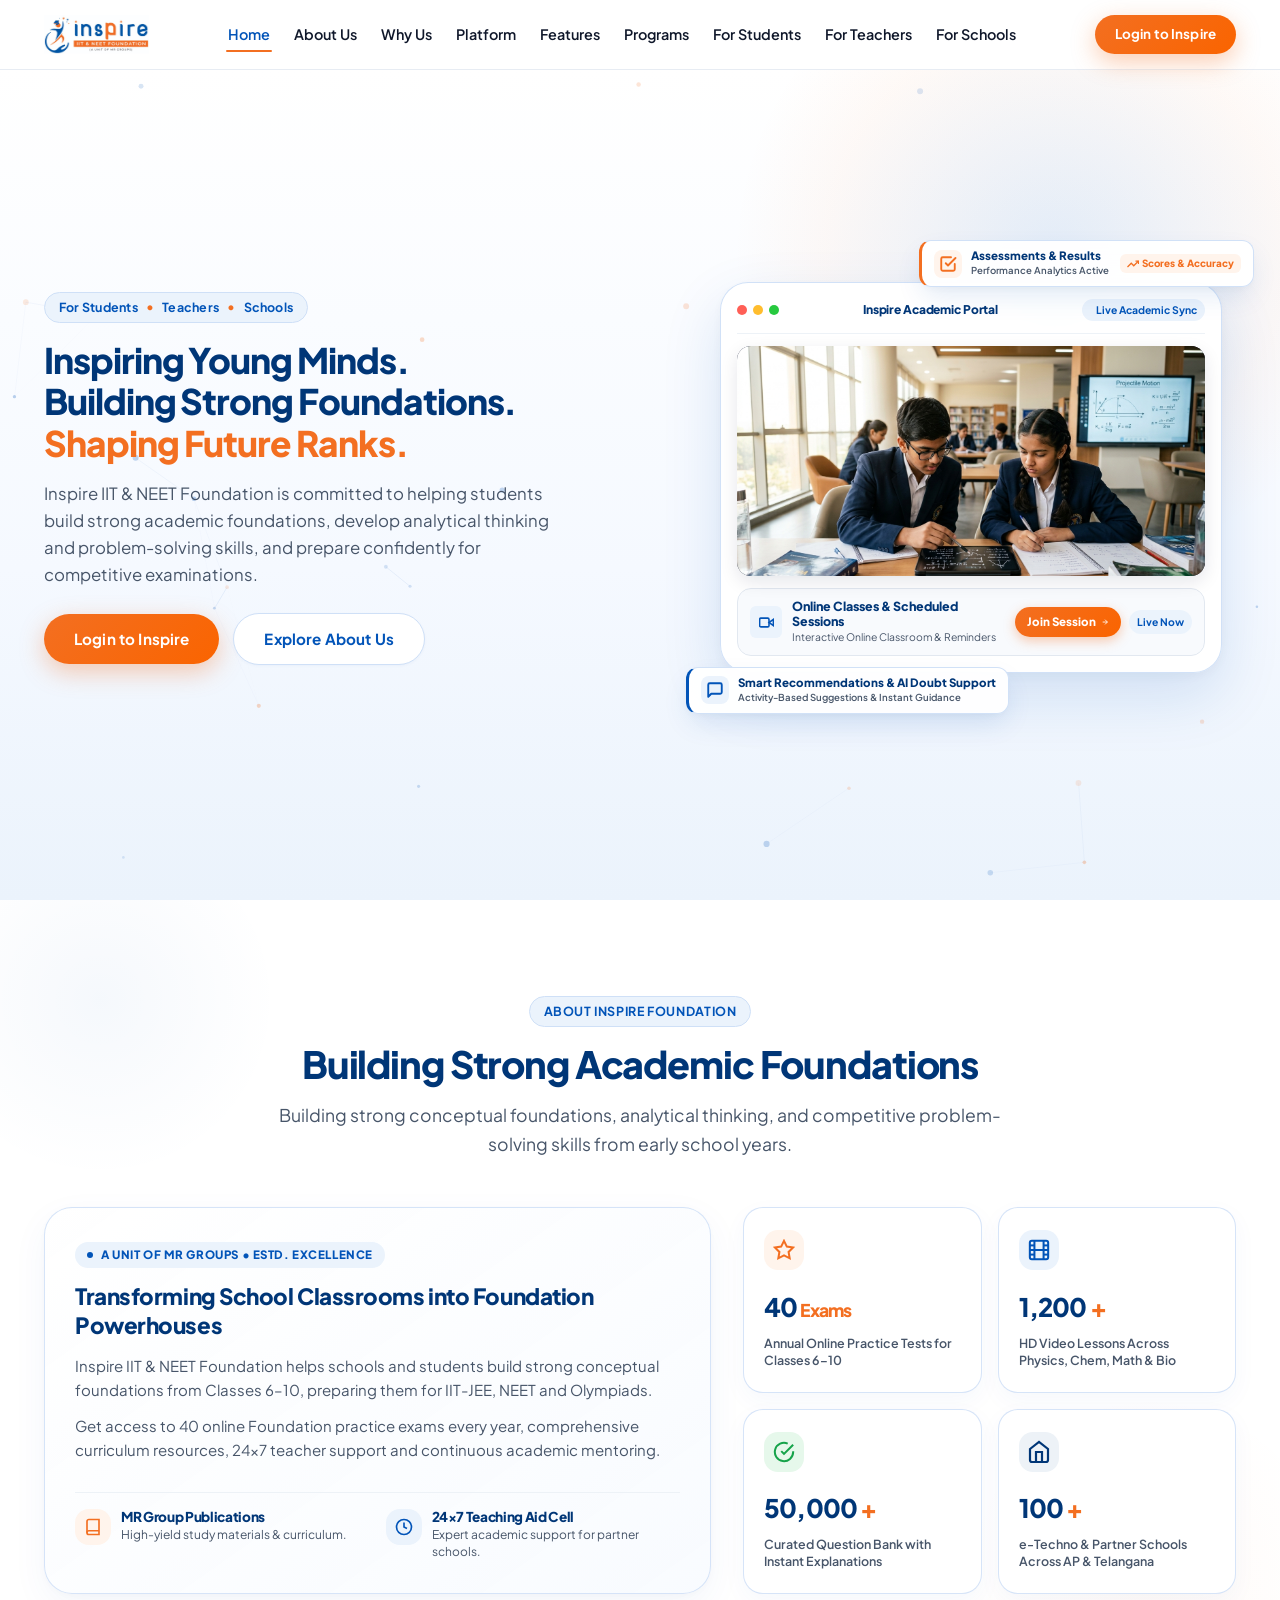
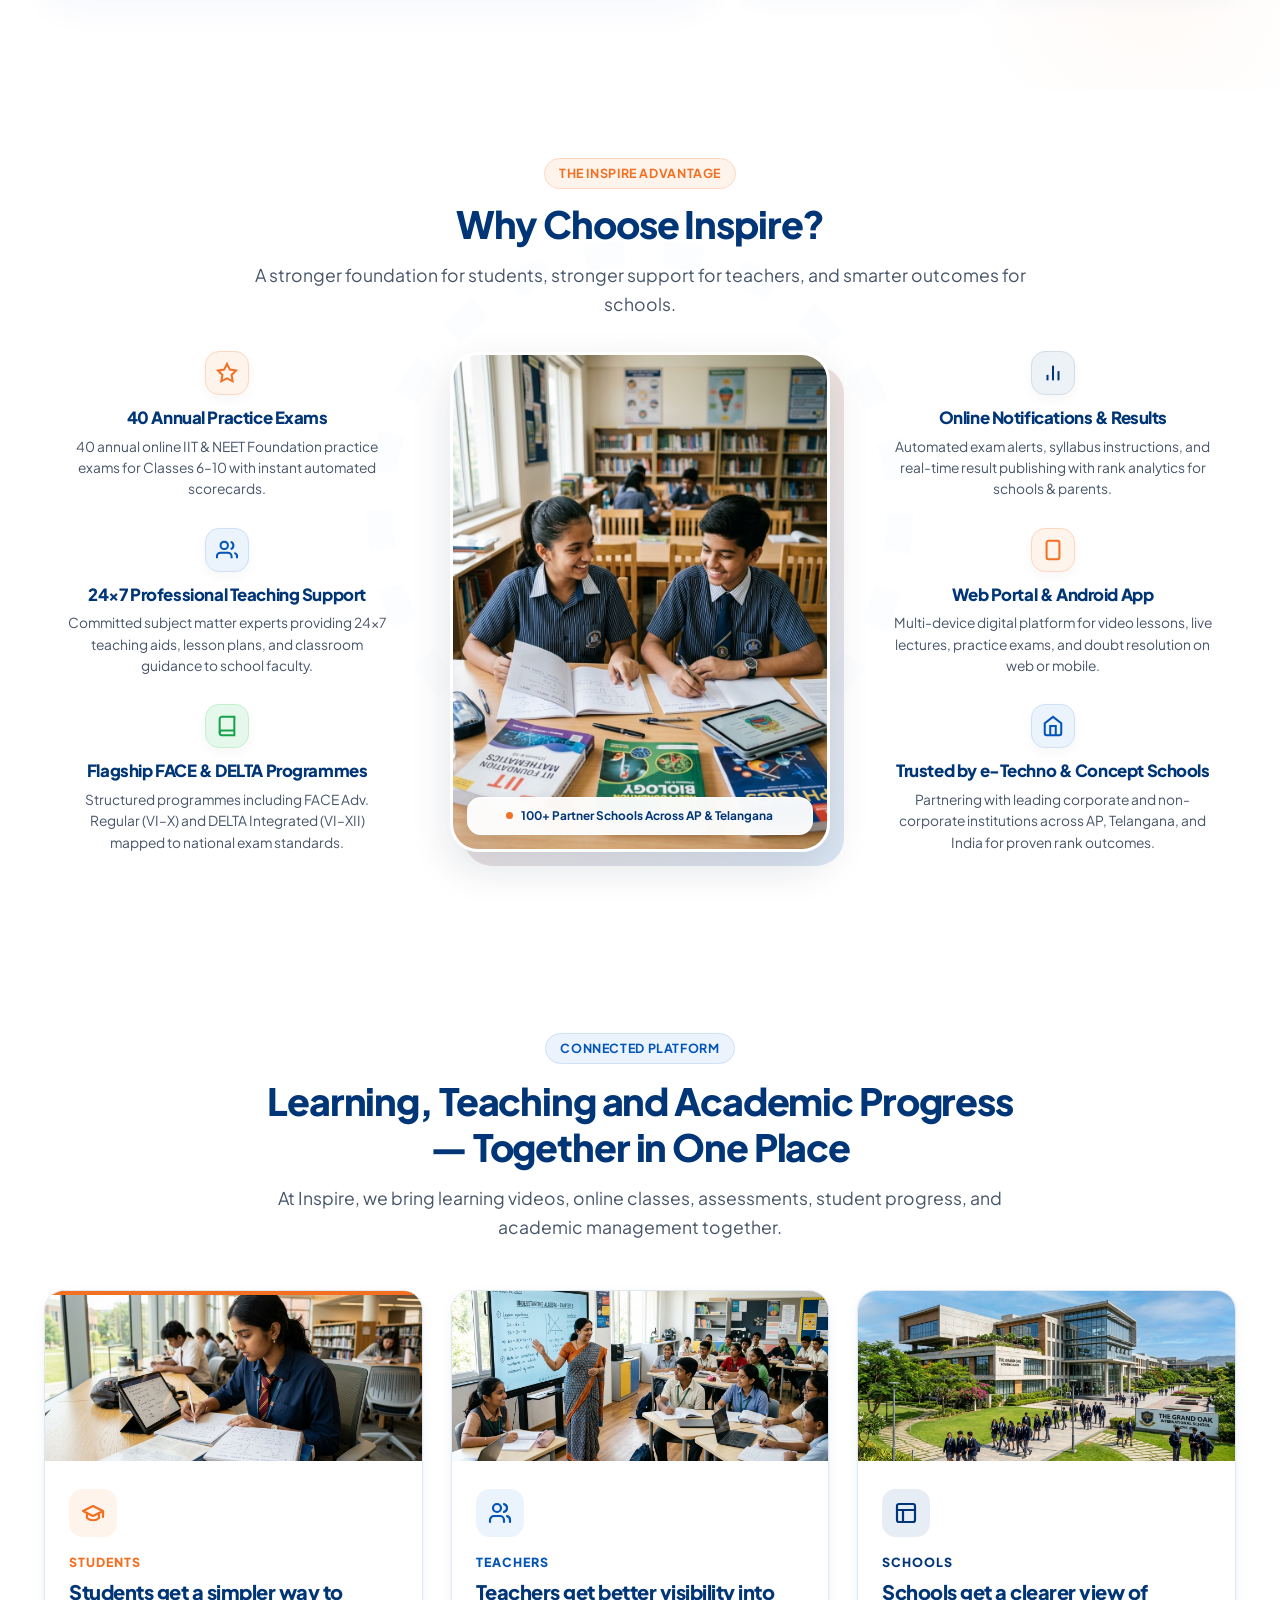
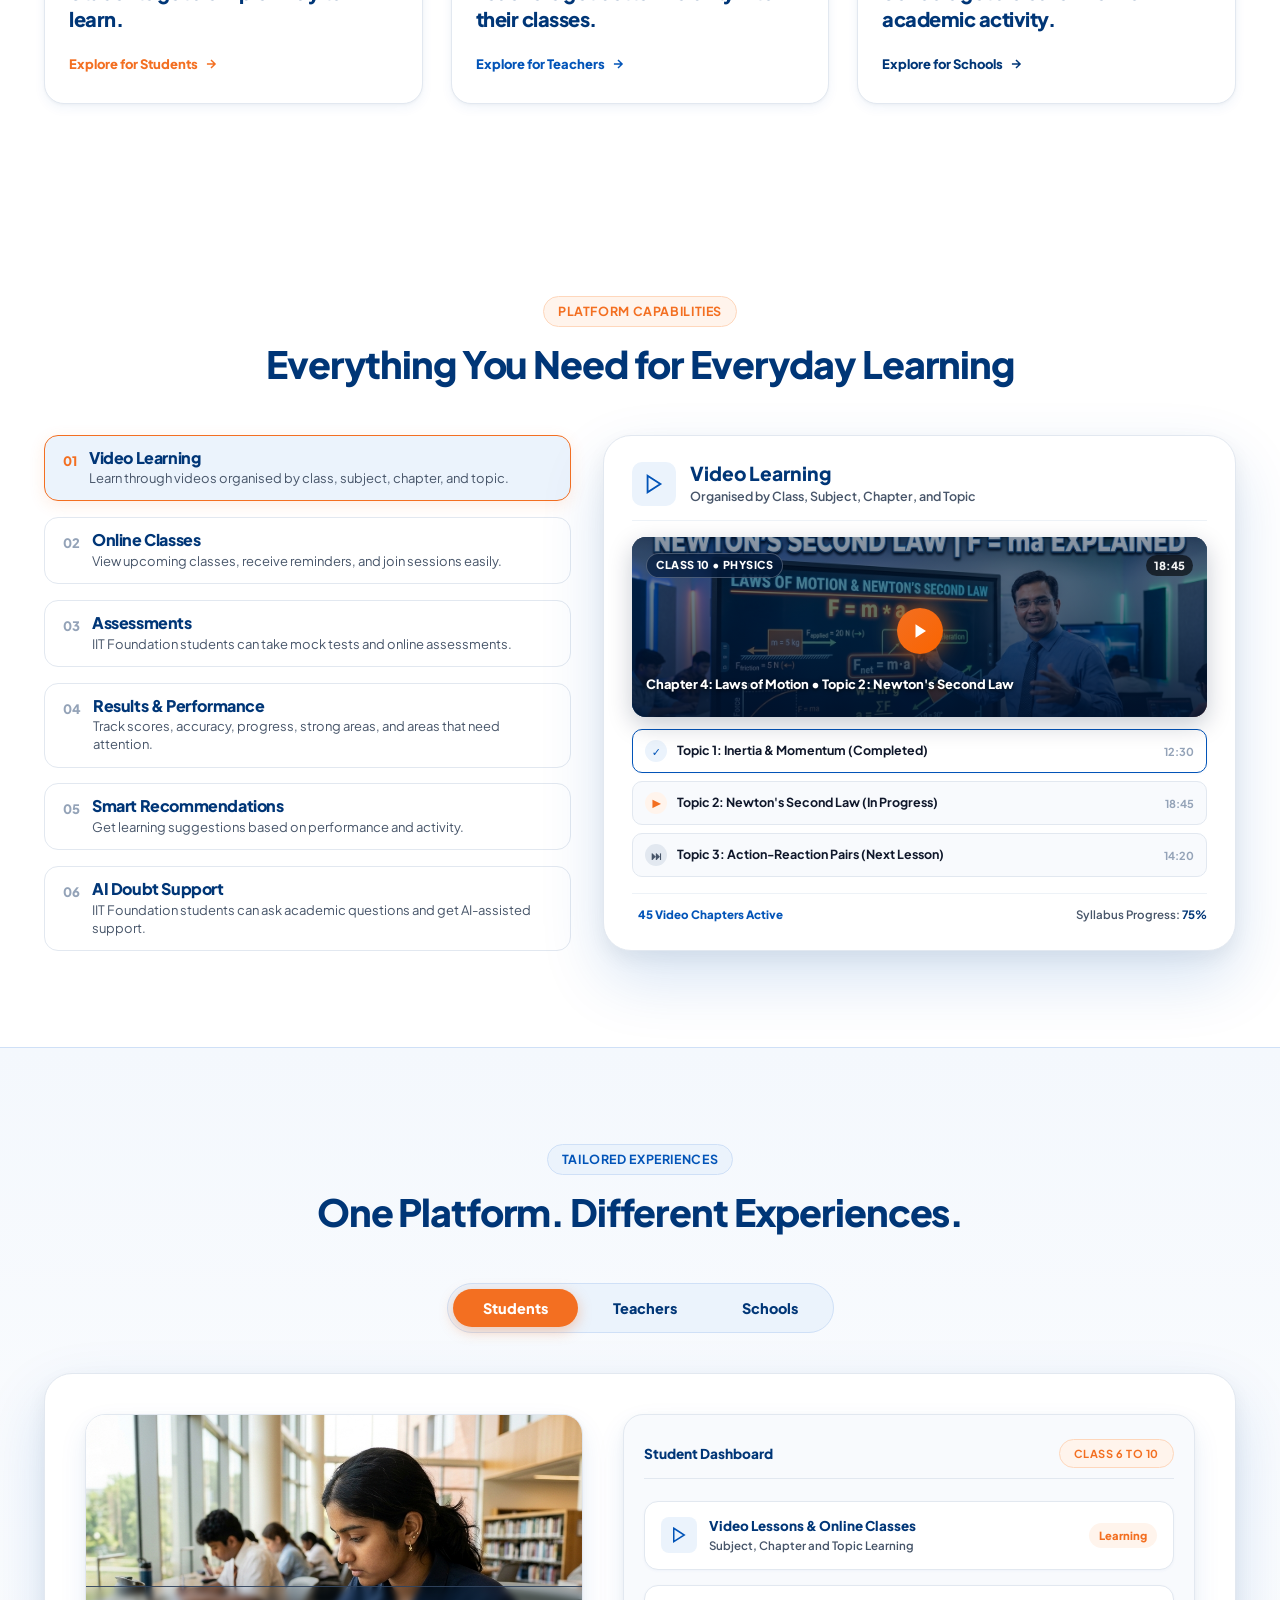
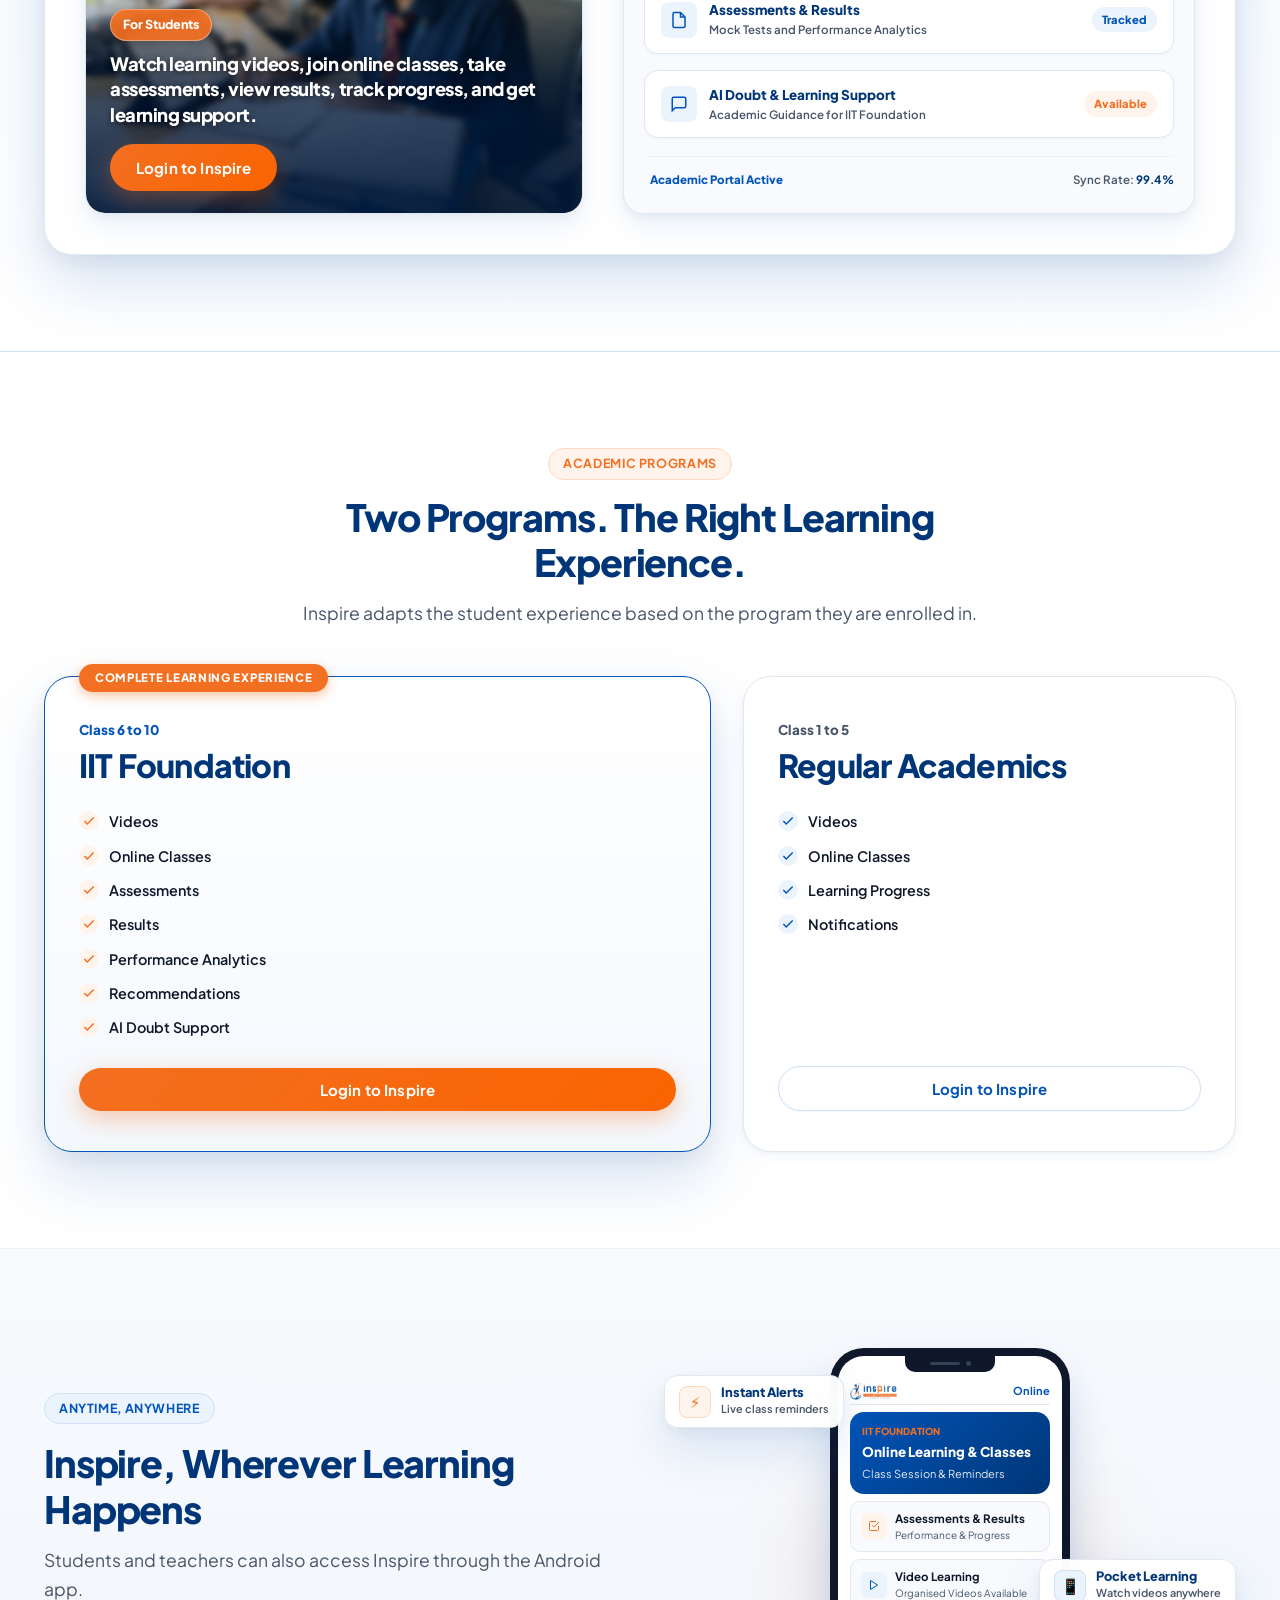
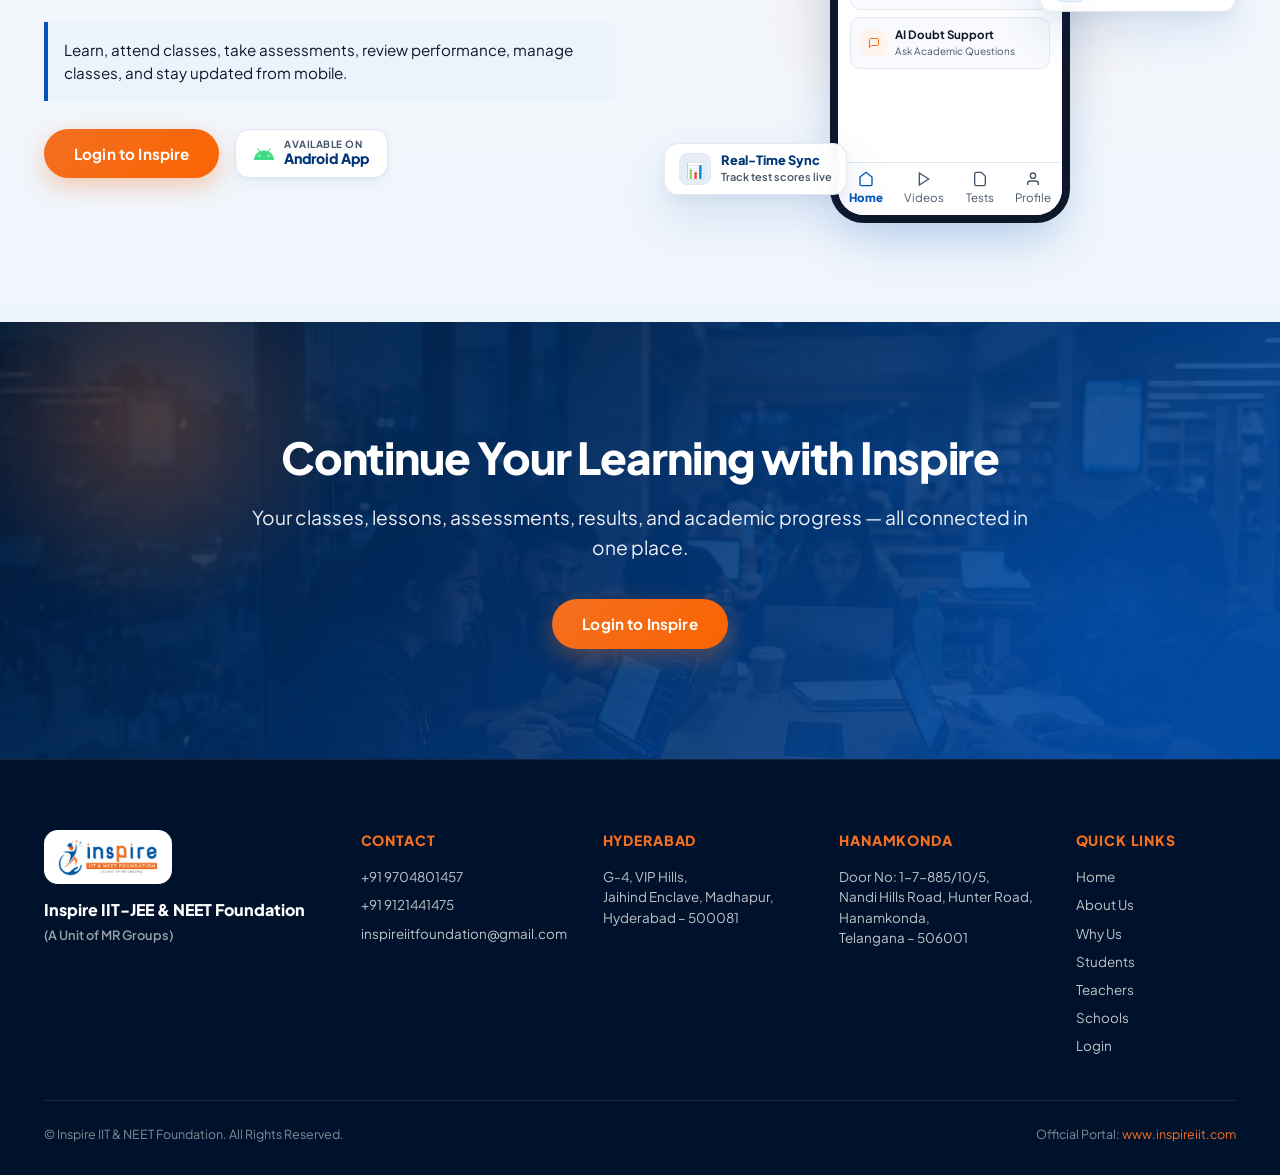
==== index.html @ 9b068609 "Initial commit: Inspire IIT & NEET Foundation Landing Page & Portal" ====
<!DOCTYPE html>
<html lang="en">
<head>
  <meta charset="UTF-8">
  <meta name="viewport" content="width=device-width, initial-scale=1.0">
  <title>Inspire IIT & NEET Foundation — Connected Learning Platform</title>
  <meta name="description" content="From video lessons and online classes to assessments, results, and student performance, Inspire brings the complete academic learning experience into one connected platform.">
  <link rel="icon" type="image/png" href="assets/logo.png">
  <link rel="stylesheet" href="css/styles.css">
</head>
<body>

  <!-- ======================================================================
       NAVBAR
       ====================================================================== -->
  <header class="navbar-wrapper">
    <div class="container navbar">
      <a href="#home" class="brand-logo-link" aria-label="Inspire IIT & NEET Foundation Home">
        <img src="assets/logo.png" alt="Inspire IIT & NEET Foundation Logo" class="brand-logo-img">
      </a>

      <!-- Desktop Navigation Links -->
      <nav class="nav-links" aria-label="Main Navigation">
        <a href="#home" class="nav-link active">Home</a>
        <a href="#about" class="nav-link">About Us</a>
        <a href="#why-us" class="nav-link">Why Us</a>
        <a href="#platform" class="nav-link">Platform</a>
        <a href="#features" class="nav-link">Features</a>
        <a href="#programs" class="nav-link">Programs</a>
        <a href="#for-students" class="nav-link" data-nav-role="students">For Students</a>
        <a href="#for-students" class="nav-link" data-nav-role="teachers">For Teachers</a>
        <a href="#for-students" class="nav-link" data-nav-role="schools">For Schools</a>
      </nav>

      <!-- CTA & Mobile Toggle -->
      <div class="nav-actions">
        <a href="login.html" class="btn btn-primary btn-sm" data-action="login">
          <span class="btn-text-full">Login to Inspire</span>
          <span class="btn-text-short">Login</span>
        </a>
        <button class="hamburger-btn" aria-label="Toggle navigation menu" aria-expanded="false">
          <span></span>
          <span></span>
          <span></span>
        </button>
      </div>
    </div>

    <!-- Mobile Navigation Backdrop & Drawer -->
    <div class="mobile-nav-backdrop"></div>
    <div class="mobile-nav-drawer" aria-label="Mobile Navigation">
      <div class="mobile-nav-links-wrap">
        <a href="#home" class="mobile-nav-link">Home</a>
        <a href="#about" class="mobile-nav-link">About Us</a>
        <a href="#why-us" class="mobile-nav-link">Why Us</a>
        <a href="#platform" class="mobile-nav-link">Platform</a>
        <a href="#features" class="mobile-nav-link">Features</a>
        <a href="#programs" class="mobile-nav-link">Programs</a>
        <a href="#for-students" class="mobile-nav-link" data-nav-role="students">For Students</a>
        <a href="#for-students" class="mobile-nav-link" data-nav-role="teachers">For Teachers</a>
        <a href="#for-students" class="mobile-nav-link" data-nav-role="schools">For Schools</a>
      </div>
      <div class="mobile-nav-drawer-cta">
        <a href="login.html" class="btn btn-primary btn-lg" style="width: 100%; justify-content: center; height: 48px;">Login to Inspire</a>
      </div>
    </div>
  </header>

  <main>
    <!-- ======================================================================
         SECTION 1 — HERO SECTION
         ====================================================================== -->
    <section id="home" class="hero-section">
      <canvas id="hero-network-canvas"></canvas>
      <div class="hero-glow-bg"></div>
      <div class="container">
        <div class="hero-grid">
          
          <!-- Hero Text Content (Strict Locked Copy) -->
          <div class="hero-content">
            <div class="hero-audience-tag">
              <span>For Students</span>
              <span class="dot">•</span>
              <span>Teachers</span>
              <span class="dot">•</span>
              <span>Schools</span>
            </div>

            <h1 class="hero-title">
              <span class="hero-title-line">Inspiring Young Minds.</span>
              <span class="hero-title-line">Building Strong Foundations.</span>
              <span class="hero-title-line accent-orange">Shaping Future Ranks.</span>
            </h1>

            <p class="hero-description">
              Inspire IIT &amp; NEET Foundation is committed to helping students build strong academic foundations, develop analytical thinking and problem-solving skills, and prepare confidently for competitive examinations.
            </p>

            <div class="hero-actions">
              <a href="#login" class="btn btn-primary btn-lg" data-action="login">Login to Inspire</a>
              <a href="#about" class="btn btn-secondary btn-lg">Explore About Us</a>
            </div>
          </div>

          <!-- Hero Visual Composition (Uncluttered 3D Layered Academic Stage) -->
          <div class="hero-stage-wrapper">
            
            <!-- Satellite Card 1: Assessments & Performance (Top Right Floating) -->
            <div class="satellite-card satellite-card-top" data-parallax="18">
              <div class="satellite-icon-box orange">
                <svg width="18" height="18" viewBox="0 0 24 24" fill="none" stroke="currentColor" stroke-width="2.5" stroke-linecap="round" stroke-linejoin="round"><path d="m9 11 3 3L22 4"/><path d="M21 12v7a2 2 0 0 1-2 2H5a2 2 0 0 1-2-2V5a2 2 0 0 1 2-2h11"/></svg>
              </div>
              <div class="satellite-text-group">
                <div class="satellite-title">Assessments & Results</div>
                <div class="satellite-sub">Performance Analytics Active</div>
              </div>
              <div class="satellite-trend-badge">
                <svg width="12" height="12" viewBox="0 0 24 24" fill="none" stroke="currentColor" stroke-width="2.5"><polyline points="23 6 13.5 15.5 8.5 10.5 1 18"/><polyline points="17 6 23 6 23 12"/></svg>
                <span>Scores & Accuracy</span>
              </div>
            </div>

            <!-- Central Main Stage Window -->
            <div class="hero-dashboard-container">
              <div class="stage-window-frame">
                
                <!-- Window Title Bar with Mac-style Dots -->
                <div class="stage-window-header">
                  <div class="window-dots">
                    <span class="dot dot-red"></span>
                    <span class="dot dot-yellow"></span>
                    <span class="dot dot-green"></span>
                  </div>
                  <div class="window-title">Inspire Academic Portal</div>
                  <div class="window-status-pill">
                    <span class="status-dot-pulse"></span>
                    <span>Live Academic Sync</span>
                  </div>
                </div>

                <!-- Academic Learning Environment Showcase View -->
                <div class="stage-player-card">
                  <img src="assets/hero-students.jpg" alt="Inspire IIT &amp; NEET Foundation Academic Learning Environment" class="stage-player-img" loading="eager">
                </div>

                <!-- Online Classes & Scheduled Sessions Control Bar -->
                <div class="stage-bottom-bar">
                  <div class="stage-session-info">
                    <div class="session-icon-circle">
                      <svg width="15" height="15" viewBox="0 0 24 24" fill="none" stroke="currentColor" stroke-width="2.5"><path d="M23 7l-7 5 7 5V7z"/><rect x="1" y="5" width="15" height="14" rx="2" ry="2"/></svg>
                    </div>
                    <div>
                      <div class="session-name">Online Classes & Scheduled Sessions</div>
                      <div class="session-sub">Interactive Online Classroom & Reminders</div>
                    </div>
                  </div>

                  <div class="session-actions">
                    <a href="login.html" class="stage-join-btn" id="hero-join-btn">
                      <span>Join Session</span>
                      <svg width="13" height="13" viewBox="0 0 24 24" fill="none" stroke="currentColor" stroke-width="2.5"><path d="M5 12h14M12 5l7 7-7 7"/></svg>
                    </a>
                    <span id="hero-reminder-status" class="session-reminder-badge">Live Now</span>
                  </div>
                </div>

              </div>
            </div>

            <!-- Satellite Card 2: AI Doubt Support & Smart Recommendations (Bottom Left Floating) -->
            <div class="satellite-card satellite-card-bottom" data-parallax="-18">
              <div class="satellite-icon-box blue" id="hero-doubt-btn">
                <svg width="18" height="18" viewBox="0 0 24 24" fill="none" stroke="currentColor" stroke-width="2.5" stroke-linecap="round" stroke-linejoin="round"><path d="M21 15a2 2 0 0 1-2 2H7l-4 4V5a2 2 0 0 1 2-2h14a2 2 0 0 1 2 2z"/></svg>
              </div>
              <div class="satellite-text-group">
                <div class="satellite-title">Smart Recommendations & AI Doubt Support</div>
                <div class="satellite-sub">Activity-Based Suggestions & Instant Guidance</div>
              </div>
            </div>

          </div>

        </div>
      </div>
    </section>

    <!-- ======================================================================
         SECTION: ABOUT US — EMPOWERING CONCEPTUAL EXCELLENCE
         ====================================================================== -->
    <section id="about" class="section section-about reveal-on-scroll">
      <!-- Subtle Decorative Background Gradients -->
      <div class="about-bg-decor-1"></div>
      <div class="about-bg-decor-2"></div>
      
      <div class="container" style="position: relative; z-index: 2;">
        
        <div class="section-header">
          <div class="badge badge-blue" style="margin-bottom: 14px;">About Inspire Foundation</div>
          <h2 class="section-title">Building Strong Academic Foundations</h2>
          <p class="section-subtitle">
            Building strong conceptual foundations, analytical thinking, and competitive problem-solving skills from early school years.
          </p>
        </div>

        <div class="about-grid">
          
          <!-- Left Column: Primary Content Card -->
          <div class="about-story-col">
            <div class="about-card-narrative">
              <div>
                <div class="about-pillar-tag">
                  <span class="pillar-dot"></span>
                  <span>A Unit of MR Groups • Estd. Excellence</span>
                </div>
                <h3 class="about-heading">Transforming School Classrooms into Foundation Powerhouses</h3>
                <p class="about-paragraph">
                  Inspire IIT &amp; NEET Foundation helps schools and students build strong conceptual foundations from Classes 6–10, preparing them for IIT-JEE, NEET and Olympiads.
                </p>
                <p class="about-paragraph">
                  Get access to 40 online Foundation practice exams every year, comprehensive curriculum resources, 24×7 teacher support and continuous academic mentoring.
                </p>
              </div>

              <div class="about-pillars-row">
                <div class="pillar-mini-item">
                  <div class="pillar-icon-box orange">
                    <svg width="18" height="18" viewBox="0 0 24 24" fill="none" stroke="currentColor" stroke-width="2.2"><path d="M4 19.5A2.5 2.5 0 0 1 6.5 17H20"/><path d="M6.5 2H20v20H6.5A2.5 2.5 0 0 1 4 19.5v-15A2.5 2.5 0 0 1 6.5 2z"/></svg>
                  </div>
                  <div>
                    <h4 class="pillar-title">MR Group Publications</h4>
                    <p class="pillar-sub">High-yield study materials &amp; curriculum.</p>
                  </div>
                </div>

                <div class="pillar-mini-item">
                  <div class="pillar-icon-box blue">
                    <svg width="18" height="18" viewBox="0 0 24 24" fill="none" stroke="currentColor" stroke-width="2.2"><circle cx="12" cy="12" r="10"/><polyline points="12 6 12 12 16 14"/></svg>
                  </div>
                  <div>
                    <h4 class="pillar-title">24×7 Teaching Aid Cell</h4>
                    <p class="pillar-sub">Expert academic support for partner schools.</p>
                  </div>
                </div>
              </div>
            </div>
          </div>

          <!-- Right Column: Four Symmetrical Statistics Cards -->
          <div class="about-stats-col">
            <div class="stats-card-grid">
              
              <!-- Stat Card 1 -->
              <div class="stat-box-modern">
                <div class="stat-icon-wrap orange">
                  <svg width="22" height="22" viewBox="0 0 24 24" fill="none" stroke="currentColor" stroke-width="2.2"><polygon points="12 2 15.09 8.26 22 9.27 17 14.14 18.18 21.02 12 17.77 5.82 21.02 7 14.14 2 9.27 8.91 8.26 12 2"/></svg>
                </div>
                <div class="stat-number-bold"><span class="stat-counter" data-target="40">40</span> <span class="stat-unit">Exams</span></div>
                <div class="stat-label-text">Annual Online Practice Tests for Classes 6–10</div>
              </div>

              <!-- Stat Card 2 -->
              <div class="stat-box-modern">
                <div class="stat-icon-wrap blue">
                  <svg width="22" height="22" viewBox="0 0 24 24" fill="none" stroke="currentColor" stroke-width="2.2"><rect x="2" y="2" width="20" height="20" rx="2.18" ry="2.18"/><line x1="7" y1="2" x2="7" y2="22"/><line x1="17" y1="2" x2="17" y2="22"/><line x1="2" y1="12" x2="22" y2="12"/><line x1="2" y1="7" x2="7" y2="7"/><line x1="2" y1="17" x2="7" y2="17"/><line x1="17" y1="17" x2="22" y2="17"/><line x1="17" y1="7" x2="22" y2="7"/></svg>
                </div>
                <div class="stat-number-bold"><span class="stat-counter" data-target="1200">1,200</span><span class="stat-plus">+</span></div>
                <div class="stat-label-text">HD Video Lessons Across Physics, Chem, Math &amp; Bio</div>
              </div>

              <!-- Stat Card 3 -->
              <div class="stat-box-modern">
                <div class="stat-icon-wrap green">
                  <svg width="22" height="22" viewBox="0 0 24 24" fill="none" stroke="currentColor" stroke-width="2.2"><path d="M22 11.08V12a10 10 0 1 1-5.93-9.14"/><polyline points="22 4 12 14.01 9 11.01"/></svg>
                </div>
                <div class="stat-number-bold"><span class="stat-counter" data-target="50000">50,000</span><span class="stat-plus">+</span></div>
                <div class="stat-label-text">Curated Question Bank with Instant Explanations</div>
              </div>

              <!-- Stat Card 4 -->
              <div class="stat-box-modern">
                <div class="stat-icon-wrap navy">
                  <svg width="24" height="24" viewBox="0 0 24 24" fill="none" stroke="currentColor" stroke-width="2.2"><path d="M3 9l9-7 9 7v11a2 2 0 0 1-2 2H5a2 2 0 0 1-2-2z"/><polyline points="9 22 9 12 15 12 15 22"/></svg>
                </div>
                <div class="stat-number-bold"><span class="stat-counter" data-target="100">100</span><span class="stat-plus">+</span></div>
                <div class="stat-label-text">e-Techno &amp; Partner Schools Across AP &amp; Telangana</div>
              </div>

            </div>
          </div>

        </div>

      </div>
    </section>

    <!-- ======================================================================
         SECTION: WHY CHOOSE INSPIRE? (3-COLUMN CENTER HERO SHOWCASE)
         ====================================================================== -->
    <section id="why-us" class="section section-why-us reveal-on-scroll">
      <!-- Subtle Decorative Background Watermark & Glow -->
      <div class="why-bg-watermark">
        <svg viewBox="0 0 200 200" xmlns="http://www.w3.org/2000/svg" class="why-watermark-svg">
          <circle cx="100" cy="100" r="80" fill="none" stroke="rgba(2, 84, 184, 0.035)" stroke-width="8" stroke-dasharray="12 12"/>
          <circle cx="100" cy="100" r="50" fill="none" stroke="rgba(243, 111, 33, 0.03)" stroke-width="6"/>
          <circle cx="100" cy="100" r="20" fill="none" stroke="rgba(2, 84, 184, 0.025)" stroke-width="4"/>
        </svg>
      </div>

      <div class="container" style="position: relative; z-index: 2;">
        
        <div class="section-header section-header-compact">
          <div class="badge badge-orange" style="margin-bottom: 12px;">The Inspire Advantage</div>
          <h2 class="section-title">Why Choose Inspire?</h2>
          <p class="section-subtitle">
            A stronger foundation for students, stronger support for teachers, and smarter outcomes for schools.
          </p>
        </div>

        <div class="why-center-showcase-grid">
          
          <!-- Left Column (3 Features) -->
          <div class="why-side-col why-left-col">
            
            <!-- Feature 1 -->
            <div class="why-feature-item">
              <div class="why-feature-icon-wrap orange">
                <svg width="22" height="22" viewBox="0 0 24 24" fill="none" stroke="currentColor" stroke-width="2.2"><polygon points="12 2 15.09 8.26 22 9.27 17 14.14 18.18 21.02 12 17.77 5.82 21.02 7 14.14 2 9.27 8.91 8.26 12 2"/></svg>
              </div>
              <h3 class="why-feature-title">40 Annual Practice Exams</h3>
              <p class="why-feature-desc">
                40 annual online IIT &amp; NEET Foundation practice exams for Classes 6–10 with instant automated scorecards.
              </p>
            </div>

            <!-- Feature 2 -->
            <div class="why-feature-item">
              <div class="why-feature-icon-wrap blue">
                <svg width="22" height="22" viewBox="0 0 24 24" fill="none" stroke="currentColor" stroke-width="2.2"><path d="M17 21v-2a4 4 0 0 0-4-4H5a4 4 0 0 0-4 4v2"/><circle cx="9" cy="7" r="4"/><path d="M23 21v-2a4 4 0 0 0-3-3.87"/><path d="M16 3.13a4 4 0 0 1 0 7.75"/></svg>
              </div>
              <h3 class="why-feature-title">24×7 Professional Teaching Support</h3>
              <p class="why-feature-desc">
                Committed subject matter experts providing 24×7 teaching aids, lesson plans, and classroom guidance to school faculty.
              </p>
            </div>

            <!-- Feature 3 -->
            <div class="why-feature-item">
              <div class="why-feature-icon-wrap green">
                <svg width="22" height="22" viewBox="0 0 24 24" fill="none" stroke="currentColor" stroke-width="2.2"><path d="M4 19.5A2.5 2.5 0 0 1 6.5 17H20"/><path d="M6.5 2H20v20H6.5A2.5 2.5 0 0 1 4 19.5v-15A2.5 2.5 0 0 1 6.5 2z"/></svg>
              </div>
              <h3 class="why-feature-title">Flagship FACE &amp; DELTA Programmes</h3>
              <p class="why-feature-desc">
                Structured programmes including FACE Adv. Regular (VI–X) and DELTA Integrated (VI–XII) mapped to national exam standards.
              </p>
            </div>

          </div>

          <!-- Center Column (Hero Image with Offset Backdrop Frame) -->
          <div class="why-center-col">
            <div class="why-center-image-frame">
              <div class="why-image-backdrop-card"></div>
              <div class="why-center-image-container">
                <img src="assets/why-inspire-students.jpg" alt="Indian students studying IIT-JEE and NEET foundation physics and digital tablet in classroom library" class="why-center-img" loading="lazy">
                <div class="why-image-bottom-badge">
                  <span class="badge-dot"></span>
                  <span>100+ Partner Schools Across AP &amp; Telangana</span>
                </div>
              </div>
            </div>
          </div>

          <!-- Right Column (3 Features) -->
          <div class="why-side-col why-right-col">

            <!-- Feature 4 -->
            <div class="why-feature-item">
              <div class="why-feature-icon-wrap navy">
                <svg width="22" height="22" viewBox="0 0 24 24" fill="none" stroke="currentColor" stroke-width="2.2"><line x1="18" y1="20" x2="18" y2="10"/><line x1="12" y1="20" x2="12" y2="4"/><line x1="6" y1="20" x2="6" y2="14"/></svg>
              </div>
              <h3 class="why-feature-title">Online Notifications &amp; Results</h3>
              <p class="why-feature-desc">
                Automated exam alerts, syllabus instructions, and real-time result publishing with rank analytics for schools &amp; parents.
              </p>
            </div>

            <!-- Feature 5 -->
            <div class="why-feature-item">
              <div class="why-feature-icon-wrap orange">
                <svg width="22" height="22" viewBox="0 0 24 24" fill="none" stroke="currentColor" stroke-width="2.2"><rect x="5" y="2" width="14" height="20" rx="2" ry="2"/><line x1="12" y1="18" x2="12.01" y2="18"/></svg>
              </div>
              <h3 class="why-feature-title">Web Portal &amp; Android App</h3>
              <p class="why-feature-desc">
                Multi-device digital platform for video lessons, live lectures, practice exams, and doubt resolution on web or mobile.
              </p>
            </div>

            <!-- Feature 6 -->
            <div class="why-feature-item">
              <div class="why-feature-icon-wrap blue">
                <svg width="22" height="22" viewBox="0 0 24 24" fill="none" stroke="currentColor" stroke-width="2.2"><path d="M3 9l9-7 9 7v11a2 2 0 0 1-2 2H5a2 2 0 0 1-2-2z"/><polyline points="9 22 9 12 15 12 15 22"/></svg>
              </div>
              <h3 class="why-feature-title">Trusted by e-Techno &amp; Concept Schools</h3>
              <p class="why-feature-desc">
                Partnering with leading corporate and non-corporate institutions across AP, Telangana, and India for proven rank outcomes.
              </p>
            </div>

          </div>

        </div>

      </div>
    </section>

    <!-- ======================================================================
         SECTION 2 — WHAT IS INSPIRE? (RICH CARD VISUALS)
         ====================================================================== -->
    <section id="platform" class="section reveal-on-scroll">
      <div class="container">
        
        <div class="section-header">
          <div class="badge badge-blue" style="margin-bottom: 14px;">Connected Platform</div>
          <h2 class="section-title">Learning, Teaching and Academic Progress — Together in One Place</h2>
          <p class="section-subtitle">
            At Inspire, we bring learning videos, online classes, assessments, student progress, and academic management together.
          </p>
        </div>

        <div class="what-is-inspire-grid">
          
          <!-- Students Card with Image -->
          <div class="what-card card-role-students">
            <div class="what-card-img-box">
              <img src="assets/card-students.jpg" alt="Student studying with digital notes" class="what-card-img" loading="lazy">
            </div>
            <div class="what-card-content">
              <div class="what-icon-wrapper orange">
                <svg width="24" height="24" viewBox="0 0 24 24" fill="none" stroke="currentColor" stroke-width="2.2" stroke-linecap="round" stroke-linejoin="round"><path d="M22 10v6M2 10l10-5 10 5-10 5z"/><path d="M6 12v5c3 3 9 3 12 0v-5"/></svg>
              </div>
              <span class="what-card-role">Students</span>
              <h3 class="what-card-title">Students get a simpler way to learn.</h3>
              <a href="#for-students" class="what-card-action-link text-orange" data-role-target="students">
                <span>Explore for Students</span>
                <svg width="14" height="14" viewBox="0 0 24 24" fill="none" stroke="currentColor" stroke-width="2.5"><path d="M5 12h14M12 5l7 7-7 7"/></svg>
              </a>
            </div>
          </div>

          <!-- Teachers Card with Image -->
          <div class="what-card card-role-teachers">
            <div class="what-card-img-box">
              <img src="assets/card-teachers.jpg" alt="Teacher instructing in smart classroom" class="what-card-img" loading="lazy">
            </div>
            <div class="what-card-content">
              <div class="what-icon-wrapper blue">
                <svg width="24" height="24" viewBox="0 0 24 24" fill="none" stroke="currentColor" stroke-width="2.2" stroke-linecap="round" stroke-linejoin="round"><path d="M16 21v-2a4 4 0 0 0-4-4H6a4 4 0 0 0-4 4v2"/><circle cx="9" cy="7" r="4"/><path d="M22 21v-2a4 4 0 0 0-3-3.87"/><path d="M16 3.13a4 4 0 0 1 0 7.75"/></svg>
              </div>
              <span class="what-card-role" style="color: var(--color-primary);">Teachers</span>
              <h3 class="what-card-title">Teachers get better visibility into their classes.</h3>
              <a href="#for-teachers" class="what-card-action-link text-blue" data-role-target="teachers">
                <span>Explore for Teachers</span>
                <svg width="14" height="14" viewBox="0 0 24 24" fill="none" stroke="currentColor" stroke-width="2.5"><path d="M5 12h14M12 5l7 7-7 7"/></svg>
              </a>
            </div>
          </div>

          <!-- Schools Card with Image -->
          <div class="what-card card-role-schools">
            <div class="what-card-img-box">
              <img src="assets/card-schools.jpg" alt="Modern educational school campus" class="what-card-img" loading="lazy">
            </div>
            <div class="what-card-content">
              <div class="what-icon-wrapper navy">
                <svg width="24" height="24" viewBox="0 0 24 24" fill="none" stroke="currentColor" stroke-width="2.2" stroke-linecap="round" stroke-linejoin="round"><rect x="3" y="3" width="18" height="18" rx="2"/><path d="M3 9h18"/><path d="M9 21V9"/></svg>
              </div>
              <span class="what-card-role" style="color: var(--color-primary-dark);">Schools</span>
              <h3 class="what-card-title">Schools get a clearer view of academic activity.</h3>
              <a href="#for-schools" class="what-card-action-link text-dark-blue" data-role-target="schools">
                <span>Explore for Schools</span>
                <svg width="14" height="14" viewBox="0 0 24 24" fill="none" stroke="currentColor" stroke-width="2.5"><path d="M5 12h14M12 5l7 7-7 7"/></svg>
              </a>
            </div>
          </div>

        </div>

      </div>
    </section>

    <!-- ======================================================================
         SECTION 3 — WHAT YOU CAN DO ON INSPIRE (INTERACTIVE SHOWCASE)
         ====================================================================== -->
    <section id="features" class="section reveal-on-scroll">
      <div class="container">
        
        <div class="section-header">
          <div class="badge badge-orange" style="margin-bottom: 14px;">Platform Capabilities</div>
          <h2 class="section-title">Everything You Need for Everyday Learning</h2>
        </div>

        <div class="feature-showcase-layout">
          
          <!-- Left: Vertical Feature Selector -->
          <div class="feature-nav-list">
            
            <div class="feature-nav-item active" data-feature="video">
              <span class="feature-item-num">01</span>
              <div>
                <h3 class="feature-item-title">Video Learning</h3>
                <p class="feature-item-desc">Learn through videos organised by class, subject, chapter, and topic.</p>
              </div>
            </div>

            <div class="feature-nav-item" data-feature="classes">
              <span class="feature-item-num">02</span>
              <div>
                <h3 class="feature-item-title">Online Classes</h3>
                <p class="feature-item-desc">View upcoming classes, receive reminders, and join sessions easily.</p>
              </div>
            </div>

            <div class="feature-nav-item" data-feature="assessments">
              <span class="feature-item-num">03</span>
              <div>
                <h3 class="feature-item-title">Assessments</h3>
                <p class="feature-item-desc">IIT Foundation students can take mock tests and online assessments.</p>
              </div>
            </div>

            <div class="feature-nav-item" data-feature="results">
              <span class="feature-item-num">04</span>
              <div>
                <h3 class="feature-item-title">Results & Performance</h3>
                <p class="feature-item-desc">Track scores, accuracy, progress, strong areas, and areas that need attention.</p>
              </div>
            </div>

            <div class="feature-nav-item" data-feature="recommendations">
              <span class="feature-item-num">05</span>
              <div>
                <h3 class="feature-item-title">Smart Recommendations</h3>
                <p class="feature-item-desc">Get learning suggestions based on performance and activity.</p>
              </div>
            </div>

            <div class="feature-nav-item" data-feature="aidoubt">
              <span class="feature-item-num">06</span>
              <div>
                <h3 class="feature-item-title">AI Doubt Support</h3>
                <p class="feature-item-desc">IIT Foundation students can ask academic questions and get AI-assisted support.</p>
              </div>
            </div>

          </div>

          <!-- Right: Morphing Product Visualization Screen -->
          <div class="feature-display-screen">
            
            <!-- View 1: Video Learning -->
            <div class="feature-panel-view active" id="feature-view-video">
              <div class="feature-mock-header">
                <div class="feature-mock-icon">
                  <svg width="22" height="22" viewBox="0 0 24 24" fill="none" stroke="currentColor" stroke-width="2"><polygon points="5 3 19 12 5 21 5 3"/></svg>
                </div>
                <div>
                  <div class="feature-mock-title">Video Learning</div>
                  <div class="feature-mock-subtitle">Organised by Class, Subject, Chapter, and Topic</div>
                </div>
              </div>

              <div class="feature-mock-body">
                <!-- Video Player Card with Topic Image & Login Navigation -->
                <div class="mock-video-player" id="feature-video-player" onclick="window.location.href='login.html'">
                  <div class="mock-video-bg-img" style="background-image: url('assets/physics-video-thumbnail.jpg');"></div>
                  <div class="mock-video-overlay"></div>
                  <div class="mock-video-meta">
                    <span class="mock-badge-tag">Class 10 • Physics</span>
                    <span class="mock-video-time">18:45</span>
                  </div>
                  <div class="mock-video-play-center">
                    <a href="login.html" class="mock-play-btn" id="feature-video-play-btn" title="Login to Watch Lesson">
                      <svg width="18" height="18" viewBox="0 0 24 24" fill="currentColor"><polygon points="6 3 20 12 6 21 6 3"/></svg>
                    </a>
                  </div>
                  <div class="mock-video-bottom">
                    <div class="mock-lesson-title">Chapter 4: Laws of Motion • Topic 2: Newton's Second Law</div>
                    <div class="mock-progress-bar"><div class="mock-progress-fill" style="width: 75%;"></div></div>
                  </div>
                </div>

                <!-- Structured Playlist -->
                <div class="mock-playlist-stack">
                  <div class="mock-playlist-item active">
                    <div class="mock-play-dot done">✓</div>
                    <div class="mock-item-text">Topic 1: Inertia & Momentum (Completed)</div>
                    <span class="mock-time-pill">12:30</span>
                  </div>
                  <div class="mock-playlist-item">
                    <div class="mock-play-dot active">▶</div>
                    <div class="mock-item-text">Topic 2: Newton's Second Law (In Progress)</div>
                    <span class="mock-time-pill">18:45</span>
                  </div>
                  <div class="mock-playlist-item">
                    <div class="mock-play-dot">⏭</div>
                    <div class="mock-item-text">Topic 3: Action-Reaction Pairs (Next Lesson)</div>
                    <span class="mock-time-pill">14:20</span>
                  </div>
                </div>

                <div class="mock-panel-footer">
                  <div class="mock-footer-pill"><span class="status-dot-pulse"></span> 45 Video Chapters Active</div>
                  <div class="mock-footer-stat">Syllabus Progress: <strong>75%</strong></div>
                </div>
              </div>
            </div>

            <!-- View 2: Online Classes -->
            <div class="feature-panel-view" id="feature-view-classes">
              <div class="feature-mock-header">
                <div class="feature-mock-icon">
                  <svg width="22" height="22" viewBox="0 0 24 24" fill="none" stroke="currentColor" stroke-width="2"><path d="M23 7l-7 5 7 5V7z"/><rect x="1" y="5" width="15" height="14" rx="2" ry="2"/></svg>
                </div>
                <div>
                  <div class="feature-mock-title">Online Classes</div>
                  <div class="feature-mock-subtitle">Upcoming classes, reminders, and easy joining</div>
                </div>
              </div>

              <div class="feature-mock-body">
                <div class="mock-class-card">
                  <div class="mock-class-top">
                    <span class="mock-live-pulse-badge"><span class="status-dot-pulse"></span> SCHEDULED TODAY</span>
                    <span class="mock-time-tag">11:30 AM – 12:45 PM</span>
                  </div>
                  <div class="mock-class-heading">IIT Foundation Physics — Kinematics & Mechanics</div>
                  <div class="mock-faculty-info">
                    <div class="avatar-circle" style="width: 28px; height: 28px; font-size: 0.7rem;">IN</div>
                    <span>Senior Faculty • Inspire IIT Foundation</span>
                  </div>
                  <div class="mock-class-actions">
                    <button class="btn btn-primary btn-sm" style="flex: 1;" data-action="login">Join Live Class</button>
                    <button class="btn btn-secondary btn-sm" style="flex: 1;">Set Reminder</button>
                  </div>
                </div>

                <div class="mock-playlist-item" style="margin-top: 6px;">
                  <div class="mock-play-dot">📅</div>
                  <div class="mock-item-text">Tomorrow, 10:00 AM • Chemistry: Chemical Bonding</div>
                  <span class="badge badge-blue" style="font-size: 0.65rem;">Reminder On</span>
                </div>

                <div class="mock-panel-footer">
                  <div class="mock-footer-pill"><span class="status-dot-pulse"></span> Live Interactive Classroom</div>
                  <div class="mock-footer-stat">Next Class: <strong>11:30 AM</strong></div>
                </div>
              </div>
            </div>

            <!-- View 3: Assessments -->
            <div class="feature-panel-view" id="feature-view-assessments">
              <div class="feature-mock-header">
                <div class="feature-mock-icon">
                  <svg width="22" height="22" viewBox="0 0 24 24" fill="none" stroke="currentColor" stroke-width="2"><path d="M14 2H6a2 2 0 0 0-2 2v16a2 2 0 0 0 2 2h12a2 2 0 0 0 2-2V8z"/><polyline points="14 2 14 8 20 8"/></svg>
                </div>
                <div>
                  <div class="feature-mock-title">Assessments</div>
                  <div class="feature-mock-subtitle">IIT Foundation mock tests & online assessments</div>
                </div>
              </div>

              <div class="feature-mock-body">
                <div class="mock-assessment-card">
                  <div class="mock-assessment-top">
                    <span style="font-size: 0.78rem; font-weight: 800; color: var(--color-primary-dark);">IIT Foundation Mock Test 04</span>
                    <span class="mock-timer-pill">⏱️ 58:20 Left</span>
                  </div>

                  <!-- Question Progress Chips -->
                  <div class="mock-question-pills">
                    <span class="q-pill done">1</span>
                    <span class="q-pill done">2</span>
                    <span class="q-pill current">3</span>
                    <span class="q-pill">4</span>
                    <span class="q-pill">5</span>
                    <span class="q-pill">6</span>
                    <span class="q-pill">7</span>
                    <span class="q-pill">8</span>
                  </div>

                  <!-- Question Content -->
                  <div class="mock-q-box">
                    <div class="mock-q-title">Q3. What is the acceleration of a 5 kg mass under a net horizontal force of 20 N?</div>
                    <div class="mock-options-grid">
                      <div class="mock-option-row"><span>A) 2 m/s²</span></div>
                      <div class="mock-option-row selected"><span>B) 4 m/s² (Selected)</span> <span style="color: var(--color-orange);">✓</span></div>
                      <div class="mock-option-row"><span>C) 5 m/s²</span></div>
                      <div class="mock-option-row"><span>D) 10 m/s²</span></div>
                    </div>
                  </div>
                </div>

                <div class="mock-panel-footer">
                  <div class="mock-footer-pill"><span class="status-dot-pulse"></span> Mock Test 04 in Progress</div>
                  <div class="mock-footer-stat">Attempted: <strong>3/8 Questions</strong></div>
                </div>
              </div>
            </div>

            <!-- View 4: Results & Performance -->
            <div class="feature-panel-view" id="feature-view-results">
              <div class="feature-mock-header">
                <div class="feature-mock-icon">
                  <svg width="22" height="22" viewBox="0 0 24 24" fill="none" stroke="currentColor" stroke-width="2"><line x1="18" y1="20" x2="18" y2="10"/><line x1="12" y1="20" x2="12" y2="4"/><line x1="6" y1="20" x2="6" y2="14"/></svg>
                </div>
                <div>
                  <div class="feature-mock-title">Results & Performance</div>
                  <div class="feature-mock-subtitle">Scores, accuracy, progress, strong areas & focus areas</div>
                </div>
              </div>

              <div class="feature-mock-body">
                <div class="mock-analytics-card">
                  <!-- Top Metrics -->
                  <div class="mock-stat-metrics-grid">
                    <div class="mock-stat-box">
                      <div class="mock-stat-val">92%</div>
                      <div class="mock-stat-lbl">Overall Score</div>
                    </div>
                    <div class="mock-stat-box">
                      <div class="mock-stat-val text-orange">88%</div>
                      <div class="mock-stat-lbl">Accuracy Rate</div>
                    </div>
                    <div class="mock-stat-box">
                      <div class="mock-stat-val text-blue">Top 5%</div>
                      <div class="mock-stat-lbl">Class Percentile</div>
                    </div>
                  </div>

                  <!-- Subject Accuracy Breakdown -->
                  <div class="mock-subject-breakdown">
                    <div class="mock-subject-row">
                      <div class="mock-subj-head"><span>Physics</span><span class="mock-subj-score">94% • Strong Area</span></div>
                      <div class="mock-progress-bar"><div class="mock-progress-fill" style="width: 94%;"></div></div>
                    </div>
                    <div class="mock-subject-row">
                      <div class="mock-subj-head"><span>Chemistry</span><span class="mock-subj-score">90% • Strong Area</span></div>
                      <div class="mock-progress-bar"><div class="mock-progress-fill" style="width: 90%;"></div></div>
                    </div>
                    <div class="mock-subject-row">
                      <div class="mock-subj-head"><span>Mathematics</span><span class="mock-subj-score" style="color: var(--color-orange);">82% • Needs Attention</span></div>
                      <div class="mock-progress-bar"><div class="mock-progress-fill" style="width: 82%; background: var(--color-orange);"></div></div>
                    </div>
                  </div>
                </div>

                <div class="mock-panel-footer">
                  <div class="mock-footer-pill"><span class="status-dot-pulse"></span> Analytics Engine Active</div>
                  <div class="mock-footer-stat">Benchmark: <strong>Top 5%</strong></div>
                </div>
              </div>
            </div>

            <!-- View 5: Smart Recommendations -->
            <div class="feature-panel-view" id="feature-view-recommendations">
              <div class="feature-mock-header">
                <div class="feature-mock-icon">
                  <svg width="22" height="22" viewBox="0 0 24 24" fill="none" stroke="currentColor" stroke-width="2"><path d="M12 2v4M12 18v4M4.93 4.93l2.83 2.83M16.24 16.24l2.83 2.83M2 12h4M18 12h4"/></svg>
                </div>
                <div>
                  <div class="feature-mock-title">Smart Recommendations</div>
                  <div class="feature-mock-subtitle">Learning suggestions based on performance and activity</div>
                </div>
              </div>

              <div class="feature-mock-body">
                <div class="mock-recommendations-stack">
                  <div class="mock-recom-card highlight-orange">
                    <div class="mock-recom-icon">💡</div>
                    <div class="mock-recom-content">
                      <div class="mock-recom-title">Targeted Practice: Quadratic Equations & Vectors</div>
                      <div class="mock-recom-desc">Recommended 15 practice questions based on recent assessment accuracy.</div>
                    </div>
                    <span class="badge badge-orange" style="font-size: 0.65rem;">Recommended</span>
                  </div>

                  <div class="mock-recom-card">
                    <div class="mock-recom-icon">📖</div>
                    <div class="mock-recom-content">
                      <div class="mock-recom-title">Quick Revision: Chemical Bonding Video Lesson</div>
                      <div class="mock-recom-desc">12-minute core concept refresher to prepare for upcoming mock test.</div>
                    </div>
                    <span class="badge badge-blue" style="font-size: 0.65rem;">Concept</span>
                  </div>

                  <div class="mock-recom-card">
                    <div class="mock-recom-icon">🎯</div>
                    <div class="mock-recom-content">
                      <div class="mock-recom-title">Weekly Milestone: Take Practice Mock Test</div>
                      <div class="mock-recom-desc">Review progress analytics and test mastery of current topics.</div>
                    </div>
                    <span class="badge badge-orange" style="font-size: 0.65rem;">Milestone</span>
                  </div>
                </div>

                <div class="mock-panel-footer">
                  <div class="mock-footer-pill"><span class="status-dot-pulse"></span> Adaptive Recommendations</div>
                  <div class="mock-footer-stat">Updated: <strong>Live</strong></div>
                </div>
              </div>
            </div>

            <!-- View 6: AI Doubt Support -->
            <div class="feature-panel-view" id="feature-view-aidoubt">
              <div class="feature-mock-header">
                <div class="feature-mock-icon" style="background: var(--color-orange-light); color: var(--color-orange);">
                  <svg width="22" height="22" viewBox="0 0 24 24" fill="none" stroke="currentColor" stroke-width="2"><path d="M21 15a2 2 0 0 1-2 2H7l-4 4V5a2 2 0 0 1 2-2h14a2 2 0 0 1 2 2z"/></svg>
                </div>
                <div>
                  <div class="feature-mock-title">AI Doubt Support</div>
                  <div class="feature-mock-subtitle">IIT Foundation academic questions with AI assistance</div>
                </div>
              </div>

              <div class="feature-mock-body">
                <div class="mock-chat-container">
                  <!-- User Bubble -->
                  <div class="mock-chat-bubble user">
                    <div class="mock-bubble-text">How do I calculate normal force on an inclined plane?</div>
                    <span class="mock-bubble-meta">Student • 10:42 AM</span>
                  </div>

                  <!-- AI Assistant Bubble -->
                  <div class="mock-chat-bubble ai">
                    <div class="mock-ai-header">
                      <div class="avatar-circle" style="width: 22px; height: 22px; font-size: 0.6rem; background: var(--color-orange);">AI</div>
                      <span style="font-weight: 800; font-size: 0.72rem; color: var(--color-orange);">Inspire AI Academic Assistant</span>
                    </div>
                    <div class="mock-bubble-text">
                      On an incline at angle θ, gravity's perpendicular component gives:<br>
                      <strong>N = m · g · cos(θ)</strong><br>
                      Where m is mass and g is acceleration due to gravity (9.8 m/s²).
                    </div>
                  </div>
                </div>

                <div class="mock-panel-footer">
                  <div class="mock-footer-pill"><span class="status-dot-pulse"></span> AI Doubt Assistant Online</div>
                  <div class="mock-footer-stat">Response Time: <strong>&lt; 2s</strong></div>
                </div>
              </div>
            </div>

          </div>

        </div>

      </div>
    </section>

    <!-- ======================================================================
         SECTION 4 — BUILT FOR STUDENTS, TEACHERS & SCHOOLS (TABS)
         ====================================================================== -->
    <section id="for-students" class="section section-bg-alt reveal-on-scroll">
      <div class="container">
        
        <div class="section-header">
          <div class="badge badge-blue" style="margin-bottom: 14px;">Tailored Experiences</div>
          <h2 class="section-title">One Platform. Different Experiences.</h2>
        </div>

        <!-- Role Segmented Tab Buttons -->
        <div class="tabs-navigation-wrapper">
          <div class="role-tabs-container" role="tablist" aria-label="Audience Role Switcher">
            <button class="role-tab-btn active" data-tab="students" role="tab" aria-selected="true">Students</button>
            <button class="role-tab-btn" data-tab="teachers" role="tab" aria-selected="false">Teachers</button>
            <button class="role-tab-btn" data-tab="schools" role="tab" aria-selected="false">Schools</button>
          </div>
        </div>

        <!-- Tab Panes Container -->
        <div class="tab-panes-wrapper">
          
          <!-- TAB 1: FOR STUDENTS -->
          <div class="tab-pane active" id="tab-students" role="tabpanel">
            <div class="tab-content-grid">
              
              <div class="tab-info-col tab-photo-glass-card">
                <img src="assets/card-students.jpg" alt="Student Studying with Digital Tablet" class="tab-bg-photo" loading="lazy">
                <div class="tab-glass-overlay">
                  <div class="tab-role-badge badge-orange-glass">For Students</div>
                  <h3 class="tab-main-heading">Watch learning videos, join online classes, take assessments, view results, track progress, and get learning support.</h3>
                  <a href="#login" class="btn btn-primary" data-action="login">Login to Inspire</a>
                </div>
              </div>

              <!-- Student UI Mockup -->
              <div class="tab-mockup-frame">
                <div class="tab-mockup-header">
                  <span class="tab-mockup-title">Student Dashboard</span>
                  <span class="badge badge-orange" style="font-size: 0.6875rem;">Class 6 to 10</span>
                </div>
                <div class="tab-mockup-body">
                  <div class="mock-list-item">
                    <div class="mock-list-left">
                      <div class="mock-list-icon"><svg width="18" height="18" viewBox="0 0 24 24" fill="none" stroke="currentColor" stroke-width="2"><polygon points="5 3 19 12 5 21 5 3"/></svg></div>
                      <div>
                        <div class="mock-list-title">Video Lessons & Online Classes</div>
                        <div class="mock-list-sub">Subject, Chapter and Topic Learning</div>
                      </div>
                    </div>
                    <span class="mock-badge-status orange">Learning</span>
                  </div>

                  <div class="mock-list-item">
                    <div class="mock-list-left">
                      <div class="mock-list-icon"><svg width="18" height="18" viewBox="0 0 24 24" fill="none" stroke="currentColor" stroke-width="2"><path d="M14 2H6a2 2 0 0 0-2 2v16a2 2 0 0 0 2 2h12a2 2 0 0 0 2-2V8z"/><polyline points="14 2 14 8 20 8"/></svg></div>
                      <div>
                        <div class="mock-list-title">Assessments & Results</div>
                        <div class="mock-list-sub">Mock Tests and Performance Analytics</div>
                      </div>
                    </div>
                    <span class="mock-badge-status">Tracked</span>
                  </div>

                  <div class="mock-list-item">
                    <div class="mock-list-left">
                      <div class="mock-list-icon"><svg width="18" height="18" viewBox="0 0 24 24" fill="none" stroke="currentColor" stroke-width="2"><path d="M21 15a2 2 0 0 1-2 2H7l-4 4V5a2 2 0 0 1 2-2h14a2 2 0 0 1 2 2z"/></svg></div>
                      <div>
                        <div class="mock-list-title">AI Doubt & Learning Support</div>
                        <div class="mock-list-sub">Academic Guidance for IIT Foundation</div>
                      </div>
                    </div>
                    <span class="mock-badge-status orange">Available</span>
                  </div>
                </div>

                <div class="tab-mockup-footer">
                  <div class="mockup-footer-pill"><span class="status-dot-pulse"></span> Academic Portal Active</div>
                  <div class="mockup-footer-stat">Sync Rate: <strong>99.4%</strong></div>
                </div>
              </div>

            </div>
          </div>

          <!-- TAB 2: FOR TEACHERS -->
          <div class="tab-pane" id="tab-teachers" role="tabpanel">
            <div class="tab-content-grid">
              
              <div class="tab-info-col tab-photo-glass-card">
                <img src="assets/card-teachers.jpg" alt="Teacher in Smart Classroom" class="tab-bg-photo" loading="lazy">
                <div class="tab-glass-overlay">
                  <div class="tab-role-badge badge-blue-glass">For Teachers</div>
                  <h3 class="tab-main-heading">Access resources, schedule classes, assign assessments, review results, identify weak topics, and monitor student performance.</h3>
                  <a href="#login" class="btn btn-primary" data-action="login">Login to Inspire</a>
                </div>
              </div>

              <!-- Teacher UI Mockup -->
              <div class="tab-mockup-frame">
                <div class="tab-mockup-header">
                  <span class="tab-mockup-title">Teacher Console</span>
                  <span class="badge badge-blue" style="font-size: 0.6875rem;">Classroom Management</span>
                </div>
                <div class="tab-mockup-body">
                  <div class="mock-list-item">
                    <div class="mock-list-left">
                      <div class="mock-list-icon"><svg width="18" height="18" viewBox="0 0 24 24" fill="none" stroke="currentColor" stroke-width="2"><rect x="3" y="4" width="18" height="18" rx="2" ry="2"/><line x1="16" y1="2" x2="16" y2="6"/><line x1="8" y1="2" x2="8" y2="6"/><line x1="3" y1="10" x2="21" y2="10"/></svg></div>
                      <div>
                        <div class="mock-list-title">Class Scheduling & Resources</div>
                        <div class="mock-list-sub">Schedule Online Sessions Easily</div>
                      </div>
                    </div>
                    <span class="mock-badge-status">Scheduled</span>
                  </div>

                  <div class="mock-list-item">
                    <div class="mock-list-left">
                      <div class="mock-list-icon"><svg width="18" height="18" viewBox="0 0 24 24" fill="none" stroke="currentColor" stroke-width="2"><path d="M16 4h2a2 2 0 0 1 2 2v14a2 2 0 0 1-2 2H6a2 2 0 0 1-2-2V6a2 2 0 0 1 2-2h2"/><rect x="8" y="2" width="8" height="4" rx="1" ry="1"/></svg></div>
                      <div>
                        <div class="mock-list-title">Assign Assessments & Review Results</div>
                        <div class="mock-list-sub">Monitor Student Performance</div>
                      </div>
                    </div>
                    <span class="mock-badge-status orange">Evaluated</span>
                  </div>

                  <div class="mock-list-item">
                    <div class="mock-list-left">
                      <div class="mock-list-icon"><svg width="18" height="18" viewBox="0 0 24 24" fill="none" stroke="currentColor" stroke-width="2"><circle cx="12" cy="12" r="10"/><line x1="12" y1="8" x2="12" y2="12"/><line x1="12" y1="16" x2="12.01" y2="16"/></svg></div>
                      <div>
                        <div class="mock-list-title">Identify Weak Topics</div>
                        <div class="mock-list-sub">Targeted Academic Support</div>
                      </div>
                    </div>
                    <span class="mock-badge-status">Diagnostic</span>
                  </div>
                </div>

                <div class="tab-mockup-footer">
                  <div class="mockup-footer-pill"><span class="status-dot-pulse"></span> Classroom Stream Ready</div>
                  <div class="mockup-footer-stat">Next Session: <strong>11:30 AM</strong></div>
                </div>
              </div>

            </div>
          </div>

          <!-- TAB 3: FOR SCHOOLS -->
          <div class="tab-pane" id="tab-schools" role="tabpanel">
            <div class="tab-content-grid">
              
              <div class="tab-info-col tab-photo-glass-card">
                <img src="assets/card-schools.jpg" alt="Institutional Campus Overview" class="tab-bg-photo" loading="lazy">
                <div class="tab-glass-overlay">
                  <div class="tab-role-badge badge-navy-glass">For Schools</div>
                  <h3 class="tab-main-heading">Manage students and teachers, monitor academic activity, view performance trends, access reports, and send announcements.</h3>
                  <a href="#login" class="btn btn-primary" data-action="login">Login to Inspire</a>
                </div>
              </div>

              <!-- School UI Mockup -->
              <div class="tab-mockup-frame">
                <div class="tab-mockup-header">
                  <span class="tab-mockup-title">Institutional Administration</span>
                  <span class="badge badge-blue" style="font-size: 0.6875rem;">Campus Overview</span>
                </div>
                <div class="tab-mockup-body">
                  <div class="mock-list-item">
                    <div class="mock-list-left">
                      <div class="mock-list-icon"><svg width="18" height="18" viewBox="0 0 24 24" fill="none" stroke="currentColor" stroke-width="2"><path d="M17 21v-2a4 4 0 0 0-4-4H5a4 4 0 0 0-4 4v2"/><circle cx="9" cy="7" r="4"/><path d="M23 21v-2a4 4 0 0 0-3-3.87"/><path d="M16 3.13a4 4 0 0 1 0 7.75"/></svg></div>
                      <div>
                        <div class="mock-list-title">Manage Students & Teachers</div>
                        <div class="mock-list-sub">Faculty & Student Directory Active</div>
                      </div>
                    </div>
                    <span class="mock-badge-status">Managed</span>
                  </div>

                  <div class="mock-list-item">
                    <div class="mock-list-left">
                      <div class="mock-list-icon"><svg width="18" height="18" viewBox="0 0 24 24" fill="none" stroke="currentColor" stroke-width="2"><polyline points="22 12 18 12 15 21 9 3 6 12 2 12"/></svg></div>
                      <div>
                        <div class="mock-list-title">Academic Activity & Performance Trends</div>
                        <div class="mock-list-sub">Access Institutional Reports</div>
                      </div>
                    </div>
                    <span class="mock-badge-status orange">Analytics</span>
                  </div>

                  <div class="mock-list-item">
                    <div class="mock-list-left">
                      <div class="mock-list-icon"><svg width="18" height="18" viewBox="0 0 24 24" fill="none" stroke="currentColor" stroke-width="2"><path d="M18 8A6 6 0 0 0 6 8c0 7-3 9-3 9h18s-3-2-3-9"/><path d="M13.73 21a2 2 0 0 1-3.46 0"/></svg></div>
                      <div>
                        <div class="mock-list-title">Send Announcements & Circulars</div>
                        <div class="mock-list-sub">Campus-Wide Academic Broadcast</div>
                      </div>
                    </div>
                    <span class="mock-badge-status">Delivered</span>
                  </div>
                </div>

                <div class="tab-mockup-footer">
                  <div class="mockup-footer-pill"><span class="status-dot-pulse"></span> Campus Analytics Online</div>
                  <div class="mockup-footer-stat">Directory: <strong>Connected</strong></div>
                </div>
              </div>

            </div>
          </div>

        </div>

      </div>
    </section>

    <!-- ======================================================================
         SECTION 5 — PROGRAMS
         ====================================================================== -->
    <section id="programs" class="section reveal-on-scroll">
      <div class="container">
        
        <div class="section-header">
          <div class="badge badge-orange" style="margin-bottom: 14px;">Academic Programs</div>
          <h2 class="section-title">Two Programs. The Right Learning Experience.</h2>
          <p class="section-subtitle">
            Inspire adapts the student experience based on the program they are enrolled in.
          </p>
        </div>

        <div class="programs-grid">
          
          <!-- Card 1: IIT Foundation (Featured) -->
          <div class="program-card featured-program">
            <div class="program-featured-badge">COMPLETE LEARNING EXPERIENCE</div>
            
            <div class="program-header">
              <span class="program-class-tag">Class 6 to 10</span>
              <h3 class="program-title">IIT Foundation</h3>
            </div>

            <div class="program-features-list">
              <div class="program-feature-item">
                <div class="program-check-icon"><svg width="14" height="14" viewBox="0 0 24 24" fill="none" stroke="currentColor" stroke-width="2.5"><polyline points="20 6 9 17 4 12"/></svg></div>
                <span>Videos</span>
              </div>
              <div class="program-feature-item">
                <div class="program-check-icon"><svg width="14" height="14" viewBox="0 0 24 24" fill="none" stroke="currentColor" stroke-width="2.5"><polyline points="20 6 9 17 4 12"/></svg></div>
                <span>Online Classes</span>
              </div>
              <div class="program-feature-item">
                <div class="program-check-icon"><svg width="14" height="14" viewBox="0 0 24 24" fill="none" stroke="currentColor" stroke-width="2.5"><polyline points="20 6 9 17 4 12"/></svg></div>
                <span>Assessments</span>
              </div>
              <div class="program-feature-item">
                <div class="program-check-icon"><svg width="14" height="14" viewBox="0 0 24 24" fill="none" stroke="currentColor" stroke-width="2.5"><polyline points="20 6 9 17 4 12"/></svg></div>
                <span>Results</span>
              </div>
              <div class="program-feature-item">
                <div class="program-check-icon"><svg width="14" height="14" viewBox="0 0 24 24" fill="none" stroke="currentColor" stroke-width="2.5"><polyline points="20 6 9 17 4 12"/></svg></div>
                <span>Performance Analytics</span>
              </div>
              <div class="program-feature-item">
                <div class="program-check-icon"><svg width="14" height="14" viewBox="0 0 24 24" fill="none" stroke="currentColor" stroke-width="2.5"><polyline points="20 6 9 17 4 12"/></svg></div>
                <span>Recommendations</span>
              </div>
              <div class="program-feature-item">
                <div class="program-check-icon"><svg width="14" height="14" viewBox="0 0 24 24" fill="none" stroke="currentColor" stroke-width="2.5"><polyline points="20 6 9 17 4 12"/></svg></div>
                <span>AI Doubt Support</span>
              </div>
            </div>

            <button class="btn btn-primary" data-action="login" style="width: 100%;">Login to Inspire</button>
          </div>

          <!-- Card 2: Regular Academics -->
          <div class="program-card">
            
            <div class="program-header">
              <span class="program-class-tag" style="color: var(--color-text-muted);">Class 1 to 5</span>
              <h3 class="program-title">Regular Academics</h3>
            </div>

            <div class="program-features-list">
              <div class="program-feature-item">
                <div class="program-check-icon"><svg width="14" height="14" viewBox="0 0 24 24" fill="none" stroke="currentColor" stroke-width="2.5"><polyline points="20 6 9 17 4 12"/></svg></div>
                <span>Videos</span>
              </div>
              <div class="program-feature-item">
                <div class="program-check-icon"><svg width="14" height="14" viewBox="0 0 24 24" fill="none" stroke="currentColor" stroke-width="2.5"><polyline points="20 6 9 17 4 12"/></svg></div>
                <span>Online Classes</span>
              </div>
              <div class="program-feature-item">
                <div class="program-check-icon"><svg width="14" height="14" viewBox="0 0 24 24" fill="none" stroke="currentColor" stroke-width="2.5"><polyline points="20 6 9 17 4 12"/></svg></div>
                <span>Learning Progress</span>
              </div>
              <div class="program-feature-item">
                <div class="program-check-icon"><svg width="14" height="14" viewBox="0 0 24 24" fill="none" stroke="currentColor" stroke-width="2.5"><polyline points="20 6 9 17 4 12"/></svg></div>
                <span>Notifications</span>
              </div>
            </div>

            <button class="btn btn-secondary" data-action="login" style="width: 100%;">Login to Inspire</button>
          </div>

        </div>

      </div>
    </section>

    <!-- ======================================================================
         SECTION 6 — MOBILE APP (COMBINED PHOTOGRAPHY + PHONE MOCKUP)
         ====================================================================== -->
    <section id="mobile-app" class="section section-bg-light reveal-on-scroll">
      <div class="container">
        
        <div class="mobile-app-grid">
          
          <!-- Text Content (Strict Locked Copy) -->
          <div class="mobile-app-content">
            <div class="badge badge-blue" style="margin-bottom: 16px;">Anytime, Anywhere</div>
            <h2 class="section-title">Inspire, Wherever Learning Happens</h2>
            <p class="mobile-app-desc">
              Students and teachers can also access Inspire through the Android app.
            </p>
            <p class="mobile-app-subtext">
              Learn, attend classes, take assessments, review performance, manage classes, and stay updated from mobile.
            </p>

            <div class="mobile-app-actions">
              <a href="#login" class="btn btn-primary btn-lg" data-action="login">Login to Inspire</a>
              <div class="android-app-pill">
                <svg width="20" height="20" viewBox="0 0 24 24" fill="currentColor"><path d="M17.523 15.3414c-.5511 0-.9993-.4486-.9993-.9997s.4482-.9993.9993-.9993c.551 0 .9993.4482.9993.9993.0001.5511-.4483.9997-.9993.9997m-11.046 0c-.5511 0-.9993-.4486-.9993-.9997s.4482-.9993.9993-.9993c.5511 0 .9993.4482.9993.9993 0 .5511-.4482.9997-.9993.9997m11.4045-6.02l1.996-3.4572c.156-.2704.063-.6158-.207-.7718-.271-.156-.616-.063-.772.207l-2.023 3.5042C15.353 8.163 13.722 7.784 12 7.784c-1.722 0-3.353.379-4.877 1.0206L5.1 5.3004c-.156-.27-.501-.363-.772-.207-.27.156-.363.5014-.207.7718L6.117 9.322C2.696 11.233 0 14.862 0 19.123h24c0-4.261-2.696-7.89-6.1185-9.8016"/></svg>
                <div>
                  <span class="android-sub">AVAILABLE ON</span>
                  <span class="android-main">Android App</span>
                </div>
              </div>
            </div>
          </div>

          <!-- Smartphone CSS Mockup with Floating Feature Badges (Option 1) -->
          <div class="mobile-stage-wrapper">
            
            <!-- Glowing Brand Aura -->
            <div class="phone-glow-aura"></div>

            <!-- Floating Feature Badge 1 (Top-Left) -->
            <div class="floating-phone-badge badge-top-left">
              <div class="phone-badge-icon icon-orange">⚡</div>
              <div class="phone-badge-content">
                <span class="phone-badge-title">Instant Alerts</span>
                <span class="phone-badge-sub">Live class reminders</span>
              </div>
            </div>

            <!-- Floating Feature Badge 2 (Mid-Right) -->
            <div class="floating-phone-badge badge-mid-right">
              <div class="phone-badge-icon icon-blue">📱</div>
              <div class="phone-badge-content">
                <span class="phone-badge-title">Pocket Learning</span>
                <span class="phone-badge-sub">Watch videos anywhere</span>
              </div>
            </div>

            <!-- Floating Feature Badge 3 (Bottom-Left) -->
            <div class="floating-phone-badge badge-bottom-left">
              <div class="phone-badge-icon icon-navy">📊</div>
              <div class="phone-badge-content">
                <span class="phone-badge-title">Real-Time Sync</span>
                <span class="phone-badge-sub">Track test scores live</span>
              </div>
            </div>

            <!-- Foreground Floating Smartphone Mockup -->
            <div class="phone-mockup">
              <div class="phone-screen">
                
                <!-- Phone Top Notch -->
                <div class="phone-notch">
                  <div class="speaker-grille"></div>
                  <div class="camera-lens"></div>
                </div>

                <!-- Phone App UI Screen -->
                <div class="phone-inner-content">
                  <div class="phone-app-header">
                    <img src="assets/logo.png" alt="Inspire Logo" class="phone-app-logo">
                    <span style="font-size: 0.6875rem; font-weight: 700; color: var(--color-primary);">Online</span>
                  </div>

                  <div class="phone-banner-card">
                    <div class="phone-banner-tag">IIT Foundation</div>
                    <div class="phone-banner-title">Online Learning & Classes</div>
                    <div style="font-size: 0.6875rem; opacity: 0.9; margin-top: 2px;">Class Session & Reminders</div>
                  </div>

                  <div class="phone-sub-card">
                    <div style="width: 26px; height: 26px; border-radius: 6px; background: var(--color-orange-light); color: var(--color-orange); display: flex; align-items: center; justify-content: center;">
                      <svg width="12" height="12" viewBox="0 0 24 24" fill="none" stroke="currentColor" stroke-width="2"><path d="m9 11 3 3L22 4"/><path d="M21 12v7a2 2 0 0 1-2 2H5a2 2 0 0 1-2-2V5a2 2 0 0 1 2-2h11"/></svg>
                    </div>
                    <div>
                      <div style="font-size: 0.72rem; font-weight: 700; color: var(--color-text-main);">Assessments & Results</div>
                      <div style="font-size: 0.625rem; color: var(--color-text-muted);">Performance & Progress</div>
                    </div>
                  </div>

                  <div class="phone-sub-card">
                    <div style="width: 26px; height: 26px; border-radius: 6px; background: var(--color-primary-light); color: var(--color-primary); display: flex; align-items: center; justify-content: center;">
                      <svg width="12" height="12" viewBox="0 0 24 24" fill="none" stroke="currentColor" stroke-width="2"><polygon points="5 3 19 12 5 21 5 3"/></svg>
                    </div>
                    <div>
                      <div style="font-size: 0.72rem; font-weight: 700; color: var(--color-text-main);">Video Learning</div>
                      <div style="font-size: 0.625rem; color: var(--color-text-muted);">Organised Videos Available</div>
                    </div>
                  </div>

                  <div class="phone-sub-card">
                    <div style="width: 26px; height: 26px; border-radius: 6px; background: var(--color-orange-light); color: var(--color-orange); display: flex; align-items: center; justify-content: center;">
                      <svg width="12" height="12" viewBox="0 0 24 24" fill="none" stroke="currentColor" stroke-width="2"><path d="M21 15a2 2 0 0 1-2 2H7l-4 4V5a2 2 0 0 1 2-2h14a2 2 0 0 1 2 2z"/></svg>
                    </div>
                    <div>
                      <div style="font-size: 0.72rem; font-weight: 700; color: var(--color-text-main);">AI Doubt Support</div>
                      <div style="font-size: 0.625rem; color: var(--color-text-muted);">Ask Academic Questions</div>
                    </div>
                  </div>
                </div>

                <!-- Phone Bottom Navigation Bar -->
                <div class="phone-bottom-nav">
                  <div class="phone-nav-icon active">
                    <svg width="16" height="16" viewBox="0 0 24 24" fill="none" stroke="currentColor" stroke-width="2"><path d="m3 9 9-7 9 7v11a2 2 0 0 1-2 2H5a2 2 0 0 1-2-2z"/></svg>
                    <span>Home</span>
                  </div>
                  <div class="phone-nav-icon">
                    <svg width="16" height="16" viewBox="0 0 24 24" fill="none" stroke="currentColor" stroke-width="2"><polygon points="5 3 19 12 5 21 5 3"/></svg>
                    <span>Videos</span>
                  </div>
                  <div class="phone-nav-icon">
                    <svg width="16" height="16" viewBox="0 0 24 24" fill="none" stroke="currentColor" stroke-width="2"><path d="M14 2H6a2 2 0 0 0-2 2v16a2 2 0 0 0 2 2h12a2 2 0 0 0 2-2V8z"/></svg>
                    <span>Tests</span>
                  </div>
                  <div class="phone-nav-icon">
                    <svg width="16" height="16" viewBox="0 0 24 24" fill="none" stroke="currentColor" stroke-width="2"><path d="M20 21v-2a4 4 0 0 0-4-4H8a4 4 0 0 0-4 4v2"/><circle cx="12" cy="7" r="4"/></svg>
                    <span>Profile</span>
                  </div>
                </div>

              </div>
            </div>
          </div>

        </div>

      </div>
    </section>

    <!-- ======================================================================
         SECTION 7 — FINAL CTA (ATMOSPHERIC BACKGROUND IMAGE)
         ====================================================================== -->
    <section class="final-cta-section reveal-on-scroll">
      <div class="final-cta-glow-1"></div>
      <div class="final-cta-glow-2"></div>
      
      <div class="container">
        <div class="final-cta-content">
          <h2 class="final-cta-title">Continue Your Learning with Inspire</h2>
          <p class="final-cta-subtitle">
            Your classes, lessons, assessments, results, and academic progress — all connected in one place.
          </p>
          <div class="final-cta-btn-wrapper">
            <a href="#login" class="btn btn-primary btn-lg" data-action="login">Login to Inspire</a>
          </div>
        </div>
      </div>
    </section>
  </main>

  <!-- ======================================================================
       SECTION 8 — FOOTER
       ====================================================================== -->
  <footer class="footer">
    <div class="container">
      
      <div class="footer-top-grid">
        
        <!-- Brand Column -->
        <div class="footer-brand-col">
          <div class="footer-logo-box">
            <img src="assets/logo.png" alt="Inspire IIT-JEE & NEET Foundation" class="footer-logo-img">
          </div>
          <div class="footer-brand-title">Inspire IIT-JEE & NEET Foundation</div>
          <div class="footer-brand-subtitle">(A Unit of MR Groups)</div>
        </div>

        <!-- Contact Column -->
        <div>
          <div class="footer-col-heading">Contact</div>
          <ul class="footer-list">
            <li class="footer-list-item"><a href="tel:+919704801457">+91 9704801457</a></li>
            <li class="footer-list-item"><a href="tel:+919121441475">+91 9121441475</a></li>
            <li class="footer-list-item"><a href="mailto:inspireiitfoundation@gmail.com">inspireiitfoundation@gmail.com</a></li>
          </ul>
        </div>

        <!-- Hyderabad Location Column -->
        <div>
          <div class="footer-col-heading">Hyderabad</div>
          <ul class="footer-list">
            <li class="footer-list-item">
              G-4, VIP Hills,<br>
              Jaihind Enclave, Madhapur,<br>
              Hyderabad – 500081
            </li>
          </ul>
        </div>

        <!-- Hanamkonda Location Column -->
        <div>
          <div class="footer-col-heading">Hanamkonda</div>
          <ul class="footer-list">
            <li class="footer-list-item">
              Door No: 1-7-885/10/5,<br>
              Nandi Hills Road, Hunter Road,<br>
              Hanamkonda,<br>
              Telangana – 506001
            </li>
          </ul>
        </div>

        <!-- Quick Links Column -->
        <div>
          <div class="footer-col-heading">Quick Links</div>
          <ul class="footer-list">
            <li class="footer-list-item"><a href="#home">Home</a></li>
            <li class="footer-list-item"><a href="#about">About Us</a></li>
            <li class="footer-list-item"><a href="#why-us">Why Us</a></li>
            <li class="footer-list-item"><a href="#for-students">Students</a></li>
            <li class="footer-list-item"><a href="#for-teachers">Teachers</a></li>
            <li class="footer-list-item"><a href="#for-schools">Schools</a></li>
            <li class="footer-list-item"><a href="#login" data-action="login">Login</a></li>
          </ul>
        </div>

      </div>

      <!-- Copyright Bottom Bar -->
      <div class="footer-bottom-bar">
        <div>© Inspire IIT & NEET Foundation. All Rights Reserved.</div>
        <div>Official Portal: <a href="https://www.inspireiit.com/" target="_blank" rel="noopener noreferrer" style="color: var(--color-orange);">www.inspireiit.com</a></div>
      </div>

    </div>
  </footer>

  <!-- ======================================================================
       PORTAL ACCESS / LOGIN MODAL DIALOG (CONFIGURABLE)
       ====================================================================== -->
  <div id="login-modal" class="modal-overlay" role="dialog" aria-modal="true" aria-labelledby="modal-title">
    <div class="modal-dialog">
      <button class="modal-close-btn" data-close-modal aria-label="Close modal">&times;</button>
      
      <div class="modal-icon-header">
        <svg width="32" height="32" viewBox="0 0 24 24" fill="none" stroke="currentColor" stroke-width="2" stroke-linecap="round" stroke-linejoin="round"><path d="M15 3h4a2 2 0 0 1 2 2v14a2 2 0 0 1-2 2h-4"/><polyline points="10 17 15 12 10 7"/><line x1="15" y1="12" x2="3" y2="12"/></svg>
      </div>
      
      <h3 id="modal-title" class="modal-title">Inspire Portal Access</h3>
      <p class="modal-message">
        The official Inspire academic login portal endpoint is currently being configured. You can visit the official website or connect with our support team directly.
      </p>

      <div class="modal-actions">
        <a href="https://www.inspireiit.com/" target="_blank" rel="noopener noreferrer" class="btn btn-primary" style="width: 100%;">Visit www.inspireiit.com</a>
        <a href="mailto:inspireiitfoundation@gmail.com" class="btn btn-secondary" style="width: 100%;">Contact Academic Support</a>
        <button class="btn btn-sm" data-close-modal style="color: var(--color-text-muted); margin-top: 6px;">Close</button>
      </div>
    </div>
  </div>

  <script src="js/main.js"></script>
</body>
</html>
---- css/styles.css ----
/* ==========================================================================
   INSPIRE IIT & NEET FOUNDATION — OFFICIAL STYLESHEET (2026 EDITION)
   Visual Style: Modern SaaS / EdTech Product Experience with Rich Visuals
   Brand Colors: Deep Royal Blue (#0254B8) & Action Orange (#F36F21)
   Architecture: Pure CSS3, Semantic, Responsive (360px - 1440px+), Accessible
   ========================================================================== */

@import url('https://fonts.googleapis.com/css2?family=Plus+Jakarta+Sans:wght@400;500;600;700;800&display=swap');

/* --- DESIGN TOKENS --- */
:root {
  --font-main: 'Plus Jakarta Sans', system-ui, -apple-system, BlinkMacSystemFont, 'Segoe UI', Roboto, sans-serif;
  
  /* Primary Brand Palette (Inspire Royal Blue) */
  --color-primary: #0254B8;
  --color-primary-hover: #024599;
  --color-primary-dark: #003677;
  --color-primary-deeper: #001E45;
  --color-primary-midnight: #00122B;
  --color-primary-light: #EBF3FC;
  --color-primary-subtle: #F4F8FD;
  --color-primary-border: #CFE0F7;

  /* Secondary / Accent Palette (Inspire Action Orange) */
  --color-orange: #F36F21;
  --color-orange-hover: #DC5C10;
  --color-orange-dark: #C04E0B;
  --color-orange-light: #FFF4EC;
  --color-orange-subtle: #FFF9F5;
  --color-orange-border: #FED7BC;
  --color-orange-glow: rgba(243, 111, 33, 0.32);

  /* Neutrals & Surfaces */
  --color-white: #FFFFFF;
  --color-bg-light: #F8FAFD;
  --color-bg-alt: #F1F6FC;
  --color-text-main: #0F172A;
  --color-text-muted: #475569;
  --color-text-light: #94A3B8;
  --color-border: #E2E8F0;
  --color-border-subtle: #EDF2F7;

  /* Elevations & Depth */
  --shadow-xs: 0 1px 3px rgba(2, 84, 184, 0.04);
  --shadow-sm: 0 4px 12px rgba(2, 84, 184, 0.06), 0 1px 3px rgba(0, 0, 0, 0.04);
  --shadow-md: 0 12px 28px rgba(2, 84, 184, 0.09), 0 3px 8px rgba(0, 0, 0, 0.04);
  --shadow-lg: 0 20px 48px rgba(2, 84, 184, 0.13), 0 6px 16px rgba(0, 0, 0, 0.05);
  --shadow-xl: 0 28px 64px rgba(2, 84, 184, 0.16), 0 8px 20px rgba(0, 0, 0, 0.06);
  --shadow-orange: 0 8px 24px rgba(243, 111, 33, 0.35);
  --shadow-orange-lg: 0 14px 36px rgba(243, 111, 33, 0.42);

  /* Layout & Radii */
  --container-max-width: 1240px;
  --navbar-height: 70px;
  --radius-xs: 6px;
  --radius-sm: 10px;
  --radius-md: 14px;
  --radius-lg: 20px;
  --radius-xl: 28px;
  --radius-full: 9999px;

  /* Transitions */
  --transition-fast: 180ms cubic-bezier(0.16, 1, 0.3, 1);
  --transition-normal: 280ms cubic-bezier(0.16, 1, 0.3, 1);
  --transition-slow: 500ms cubic-bezier(0.16, 1, 0.3, 1);
}

/* --- BASE & RESET --- */
*, *::before, *::after {
  box-sizing: border-box;
  margin: 0;
  padding: 0;
}

html {
  font-family: var(--font-main);
  font-size: 16px;
  line-height: 1.55;
  color: var(--color-text-main);
  background-color: var(--color-white);
  scroll-behavior: smooth;
  -webkit-text-size-adjust: 100%;
}

body {
  overflow-x: hidden;
  position: relative;
  background-color: var(--color-white);
  color: var(--color-text-main);
  -webkit-font-smoothing: antialiased;
  -moz-osx-font-smoothing: grayscale;
}

img, svg {
  display: block;
  max-width: 100%;
  height: auto;
}

a {
  color: inherit;
  text-decoration: none;
  transition: all var(--transition-fast);
}

button {
  font-family: inherit;
  border: none;
  background: none;
  cursor: pointer;
  outline: none;
}

ul, ol {
  list-style: none;
}

/* Scroll Offset for sticky navigation */
section, div[id] {
  scroll-margin-top: calc(var(--navbar-height) + 16px);
}

/* --- TYPOGRAPHY UTILITIES --- */
h1, h2, h3, h4, h5, h6 {
  color: var(--color-primary-dark);
  font-weight: 800;
  line-height: 1.16;
  letter-spacing: -0.025em;
}

.text-orange {
  color: var(--color-orange);
}

.text-blue {
  color: var(--color-primary);
}

.text-muted {
  color: var(--color-text-muted);
}

.accent-orange {
  color: var(--color-orange);
  position: relative;
  display: inline-block;
}

/* --- CONTAINER & SECTION LAYOUT --- */
.container {
  width: 100%;
  max-width: var(--container-max-width);
  margin-left: auto;
  margin-right: auto;
  padding-left: 24px;
  padding-right: 24px;
}

.section {
  padding-top: 96px;
  padding-bottom: 96px;
  position: relative;
}

.section-bg-light {
  background: linear-gradient(180deg, #F8FAFD 0%, #EFF5FC 100%);
  border-top: 1px solid var(--color-border-subtle);
  border-bottom: 1px solid var(--color-border-subtle);
}

.section-bg-orange {
  background: linear-gradient(180deg, #FFF9F5 0%, #FFF2EB 100%);
  border-top: 1px solid rgba(243, 111, 33, 0.16);
  border-bottom: 1px solid rgba(243, 111, 33, 0.16);
}

.section-bg-alt {
  background: linear-gradient(180deg, var(--color-primary-subtle) 0%, #FFFFFF 100%);
  border-top: 1px solid var(--color-primary-border);
  border-bottom: 1px solid var(--color-primary-border);
}

.section-header {
  text-align: center;
  max-width: 780px;
  margin: 0 auto 48px auto;
}

.section-title {
  font-size: 2.35rem;
  font-weight: 800;
  color: var(--color-primary-dark);
  margin-bottom: 14px;
  letter-spacing: -0.03em;
  line-height: 1.22;
}

.section-subtitle {
  font-size: 1.1rem;
  color: var(--color-text-muted);
  line-height: 1.65;
}

.badge {
  display: inline-flex;
  align-items: center;
  gap: 8px;
  padding: 5px 14px;
  border-radius: var(--radius-full);
  font-size: 0.78rem;
  font-weight: 700;
  letter-spacing: 0.05em;
  text-transform: uppercase;
}

.badge-orange {
  background-color: var(--color-orange-light);
  color: var(--color-orange);
  border: 1px solid var(--color-orange-border);
}

.badge-blue {
  background-color: var(--color-primary-light);
  color: var(--color-primary);
  border: 1px solid var(--color-primary-border);
}

/* --- BUTTONS --- */
.btn {
  display: inline-flex;
  align-items: center;
  justify-content: center;
  gap: 10px;
  padding: 12px 26px;
  border-radius: var(--radius-full);
  font-size: 0.9375rem;
  font-weight: 700;
  letter-spacing: 0.01em;
  transition: all var(--transition-normal);
  cursor: pointer;
  white-space: nowrap;
  position: relative;
  overflow: hidden;
}

.btn-primary {
  background: linear-gradient(135deg, var(--color-orange) 0%, #FA6400 100%);
  color: var(--color-white);
  box-shadow: var(--shadow-orange);
}

.btn-primary::before {
  content: '';
  position: absolute;
  top: 0;
  left: -100%;
  width: 100%;
  height: 100%;
  background: linear-gradient(90deg, transparent, rgba(255, 255, 255, 0.25), transparent);
  transition: left 0.6s ease;
}

.btn-primary:hover::before {
  left: 100%;
}

.btn-primary:hover {
  background: linear-gradient(135deg, var(--color-orange-hover) 0%, #DE5B0E 100%);
  transform: translateY(-2px);
  box-shadow: var(--shadow-orange-lg);
}

.btn-primary:active {
  transform: translateY(0);
}

.btn-secondary {
  background-color: var(--color-white);
  color: var(--color-primary);
  border: 1.5px solid var(--color-primary-border);
  box-shadow: var(--shadow-xs);
}

.btn-secondary:hover {
  background-color: var(--color-primary-light);
  border-color: var(--color-primary);
  color: var(--color-primary-dark);
  transform: translateY(-2px);
  box-shadow: var(--shadow-sm);
}

.btn-sm {
  padding: 9px 20px;
  font-size: 0.84rem;
}

.btn-lg {
  padding: 13px 30px;
  font-size: 0.95rem;
}

/* ==========================================================================
   NAVBAR
   ========================================================================== */
.navbar-wrapper {
  position: sticky;
  top: 0;
  left: 0;
  right: 0;
  z-index: 1000;
  background: rgba(255, 255, 255, 0.92);
  backdrop-filter: blur(16px);
  -webkit-backdrop-filter: blur(16px);
  border-bottom: 1px solid rgba(226, 232, 240, 0.8);
  transition: all var(--transition-normal);
  height: var(--navbar-height);
}

.navbar-wrapper.scrolled {
  background: rgba(255, 255, 255, 0.98);
  box-shadow: 0 4px 18px rgba(2, 84, 184, 0.08);
  border-bottom-color: var(--color-border);
}

.navbar {
  display: flex;
  align-items: center;
  justify-content: space-between;
  height: 100%;
}

.brand-logo-link {
  display: flex;
  align-items: center;
  gap: 10px;
  flex-shrink: 0;
}

.brand-logo-img {
  height: 40px;
  width: auto;
  object-fit: contain;
  transition: transform var(--transition-fast);
}

.brand-logo-link:hover .brand-logo-img {
  transform: scale(1.02);
}

.nav-links {
  display: flex;
  align-items: center;
  gap: 20px;
}

.nav-link {
  font-size: 0.9rem;
  font-weight: 600;
  color: var(--color-text-main);
  padding: 6px 2px;
  position: relative;
  transition: color var(--transition-fast);
}

.nav-link::after {
  content: '';
  position: absolute;
  bottom: 0;
  left: 0;
  width: 0%;
  height: 2px;
  background-color: var(--color-orange);
  transition: width var(--transition-fast);
  border-radius: var(--radius-full);
}

.nav-link:hover, .nav-link.active {
  color: var(--color-primary);
}

.nav-link:hover::after, .nav-link.active::after {
  width: 100%;
}

.nav-actions {
  display: flex;
  align-items: center;
  gap: 14px;
}

.btn-text-short {
  display: none;
}

.hamburger-btn {
  display: none;
  flex-direction: column;
  justify-content: center;
  gap: 5px;
  width: 38px;
  height: 38px;
  padding: 8px;
  border-radius: var(--radius-sm);
  background-color: var(--color-bg-light);
  border: 1px solid var(--color-border);
}

.hamburger-btn span {
  display: block;
  width: 100%;
  height: 2px;
  background-color: var(--color-primary-dark);
  border-radius: 2px;
  transition: all var(--transition-fast);
}

.hamburger-btn.open span:nth-child(1) {
  transform: translateY(7px) rotate(45deg);
}

.hamburger-btn.open span:nth-child(2) {
  opacity: 0;
}

.hamburger-btn.open span:nth-child(3) {
  transform: translateY(-7px) rotate(-45deg);
}

/* Mobile Navigation Backdrop & Drawer */
.mobile-nav-backdrop {
  position: fixed;
  top: var(--navbar-height);
  left: 0;
  right: 0;
  bottom: 0;
  background: rgba(0, 24, 56, 0.45);
  backdrop-filter: blur(4px);
  -webkit-backdrop-filter: blur(4px);
  opacity: 0;
  pointer-events: none;
  transition: opacity 0.25s ease;
  z-index: 998;
}

.mobile-nav-backdrop.open {
  opacity: 1;
  pointer-events: auto;
}

.mobile-nav-drawer {
  position: fixed;
  top: var(--navbar-height);
  left: 0;
  right: 0;
  background: var(--color-white);
  border-bottom: 2px solid var(--color-border);
  box-shadow: 0 20px 40px rgba(0, 24, 56, 0.16);
  padding: 14px 18px 22px 18px;
  display: flex;
  flex-direction: column;
  gap: 8px;
  max-height: calc(100vh - var(--navbar-height));
  overflow-y: auto;
  -webkit-overflow-scrolling: touch;
  z-index: 999;
  transform: translateY(-100%);
  opacity: 0;
  pointer-events: none;
  transition: transform 0.3s cubic-bezier(0.16, 1, 0.3, 1), opacity 0.25s ease;
}

.mobile-nav-drawer.open {
  transform: translateY(0);
  opacity: 1;
  pointer-events: auto;
}

.mobile-nav-links-wrap {
  display: flex;
  flex-direction: column;
  gap: 2px;
}

.mobile-nav-link {
  font-size: 0.95rem;
  font-weight: 700;
  color: var(--color-primary-dark);
  padding: 10px 12px;
  border-radius: 8px;
  text-decoration: none;
  transition: background-color 0.15s ease, color 0.15s ease, padding-left 0.15s ease;
  display: flex;
  align-items: center;
  border-bottom: 1px solid rgba(207, 224, 247, 0.4);
}

.mobile-nav-link:last-child {
  border-bottom: none;
}

.mobile-nav-link:hover,
.mobile-nav-link:active {
  background: var(--color-primary-light);
  color: var(--color-primary);
  padding-left: 16px;
}

.mobile-nav-drawer-cta {
  padding-top: 10px;
  margin-top: 4px;
}

/* ==========================================================================
   SECTION 1 — HERO SECTION
   ========================================================================== */
.hero-section {
  padding-top: 36px;
  padding-bottom: 50px;
  background: linear-gradient(180deg, #FFFFFF 0%, #F5F9FF 60%, #EBF3FC 100%);
  position: relative;
  overflow: hidden;
  display: flex;
  align-items: center;
  min-height: calc(100vh - var(--navbar-height));
}

#hero-network-canvas {
  position: absolute;
  top: 0;
  left: 0;
  width: 100%;
  height: 100%;
  pointer-events: none;
  z-index: 0;
  opacity: 0.5;
}

.hero-glow-bg {
  position: absolute;
  top: -140px;
  right: -100px;
  width: 650px;
  height: 650px;
  background: radial-gradient(circle, rgba(2, 84, 184, 0.1) 0%, rgba(243, 111, 33, 0.04) 50%, rgba(255, 255, 255, 0) 70%);
  border-radius: 50%;
  pointer-events: none;
  z-index: 0;
}

.hero-grid {
  display: grid;
  grid-template-columns: 1fr 1.1fr;
  gap: 40px;
  align-items: center;
  position: relative;
  z-index: 1;
}

.hero-content {
  display: flex;
  flex-direction: column;
  align-items: flex-start;
}

.hero-audience-tag {
  display: inline-flex;
  align-items: center;
  gap: 8px;
  padding: 5px 14px;
  background-color: var(--color-primary-light);
  border: 1px solid var(--color-primary-border);
  color: var(--color-primary);
  border-radius: var(--radius-full);
  font-size: 0.78rem;
  font-weight: 700;
  letter-spacing: 0.02em;
  margin-bottom: 16px;
  transition: transform var(--transition-fast);
}

.hero-audience-tag:hover {
  transform: translateY(-2px);
  border-color: var(--color-primary);
}

.hero-audience-tag span.dot {
  color: var(--color-orange);
  font-size: 0.75rem;
}

.hero-title {
  font-size: clamp(1.85rem, 2.75vw, 2.65rem);
  font-weight: 800;
  line-height: 1.18;
  color: var(--color-primary-dark);
  margin-bottom: 18px;
  letter-spacing: -0.03em;
}

.hero-title-line {
  display: block;
  white-space: nowrap;
}

.hero-description {
  font-size: 1.05rem;
  line-height: 1.6;
  color: var(--color-text-muted);
  margin-bottom: 24px;
  max-width: 520px;
}

.hero-actions {
  display: flex;
  align-items: center;
  gap: 14px;
  flex-wrap: wrap;
}

/* ==========================================================================
   HERO RIGHT-SIDE: 3D LAYERED ACADEMIC STAGE (UNIQUE & IMPRESSIVE)
   ========================================================================== */
.hero-stage-wrapper {
  position: relative;
  perspective: 1200px;
  max-width: 530px;
  margin-left: auto;
  padding: 26px 14px;
}

.hero-dashboard-container {
  transform-style: preserve-3d;
  transition: transform 0.12s ease-out;
  will-change: transform;
}

/* Central Stage Window Frame */
.stage-window-frame {
  background: rgba(255, 255, 255, 0.96);
  backdrop-filter: blur(16px);
  -webkit-backdrop-filter: blur(16px);
  border-radius: var(--radius-xl);
  border: 1px solid rgba(207, 224, 247, 0.95);
  box-shadow: 0 24px 60px rgba(2, 84, 184, 0.14), 0 4px 14px rgba(0, 0, 0, 0.04);
  padding: 16px;
  position: relative;
  z-index: 2;
  overflow: hidden;
  transition: box-shadow var(--transition-normal), border-color var(--transition-normal);
}

.stage-window-frame:hover {
  border-color: var(--color-primary-border);
  box-shadow: 0 30px 75px rgba(2, 84, 184, 0.18);
}

/* Stage Window Header Bar (Mac-Style) */
.stage-window-header {
  display: flex;
  align-items: center;
  justify-content: space-between;
  padding-bottom: 12px;
  margin-bottom: 12px;
  border-bottom: 1px solid var(--color-border-subtle);
}

.window-dots {
  display: flex;
  align-items: center;
  gap: 6px;
}

.window-dots .dot {
  width: 10px;
  height: 10px;
  border-radius: 50%;
}

.dot-red { background-color: #FF5F56; }
.dot-yellow { background-color: #FFBD2E; }
.dot-green { background-color: #27C93F; }

.window-title {
  font-size: 0.75rem;
  font-weight: 800;
  color: var(--color-primary-dark);
  letter-spacing: -0.01em;
}

.window-status-pill {
  display: inline-flex;
  align-items: center;
  gap: 6px;
  padding: 3px 8px;
  background-color: var(--color-primary-light);
  color: var(--color-primary);
  border-radius: var(--radius-full);
  font-size: 0.65rem;
  font-weight: 700;
}

/* Stage Academic Learning Environment Showcase Card */
.stage-player-card {
  position: relative;
  width: 100%;
  height: 230px;
  border-radius: var(--radius-md);
  overflow: hidden;
  box-shadow: 0 6px 18px rgba(0, 24, 56, 0.1);
  background: #0B132B;
}

.stage-player-img {
  width: 100%;
  height: 100%;
  object-fit: cover;
  object-position: center 25%;
  transition: transform 0.6s ease;
  display: block;
}

.stage-player-card:hover .stage-player-img {
  transform: scale(1.03);
}

/* Stage Bottom Action Bar (Online Classes & Join Session) */
.stage-bottom-bar {
  display: flex;
  align-items: center;
  justify-content: space-between;
  margin-top: 12px;
  padding: 10px 12px;
  background: var(--color-bg-light);
  border: 1px solid var(--color-border);
  border-radius: var(--radius-md);
  gap: 10px;
}

.stage-session-info {
  display: flex;
  align-items: center;
  gap: 10px;
}

.session-icon-circle {
  width: 32px;
  height: 32px;
  border-radius: var(--radius-xs);
  background: var(--color-primary-light);
  color: var(--color-primary);
  display: flex;
  align-items: center;
  justify-content: center;
  flex-shrink: 0;
}

.session-name {
  font-size: 0.78rem;
  font-weight: 800;
  color: var(--color-primary-dark);
  line-height: 1.2;
}

.session-sub {
  font-size: 0.65rem;
  color: var(--color-text-muted);
}

.session-actions {
  display: flex;
  align-items: center;
  gap: 8px;
}

.stage-join-btn {
  display: inline-flex;
  align-items: center;
  gap: 5px;
  padding: 6px 12px;
  background: linear-gradient(135deg, var(--color-orange) 0%, #FA6400 100%);
  color: var(--color-white);
  text-decoration: none;
  border-radius: var(--radius-full);
  font-size: 0.72rem;
  font-weight: 800;
  box-shadow: 0 4px 12px rgba(243, 111, 33, 0.35);
  cursor: pointer;
  transition: all var(--transition-fast);
  white-space: nowrap;
}

.stage-join-btn:hover {
  transform: translateY(-1px) scale(1.03);
  box-shadow: 0 6px 16px rgba(243, 111, 33, 0.45);
}

.session-reminder-badge {
  font-size: 0.65rem;
  font-weight: 700;
  padding: 4px 8px;
  border-radius: var(--radius-full);
  background: var(--color-primary-light);
  color: var(--color-primary);
  white-space: nowrap;
}

/* ==========================================================================
   FLOATING SATELLITE CARDS (FROSTED SQUIRCLE TAGS & 3D DEPTH)
   ========================================================================== */
.satellite-card {
  position: absolute;
  background: rgba(255, 255, 255, 0.95);
  backdrop-filter: blur(16px);
  -webkit-backdrop-filter: blur(16px);
  border: 1px solid rgba(207, 224, 247, 0.95);
  border-radius: 12px;
  padding: 8px 12px;
  display: flex;
  align-items: center;
  gap: 9px;
  box-shadow: 0 12px 28px -4px rgba(2, 84, 184, 0.12), 0 4px 10px -2px rgba(0, 0, 0, 0.04);
  z-index: 5;
  transition: transform 0.2s ease-out, box-shadow var(--transition-fast), border-color var(--transition-fast);
  cursor: pointer;
}

.satellite-card:hover {
  border-color: var(--color-primary);
  box-shadow: 0 18px 36px -4px rgba(2, 84, 184, 0.18), 0 6px 14px -2px rgba(0, 0, 0, 0.06);
  transform: scale(1.03);
}

.satellite-card-top {
  top: -16px;
  right: -18px;
  border-left: 3.5px solid var(--color-orange);
}

.satellite-card-bottom {
  bottom: -14px;
  left: -20px;
  border-left: 3.5px solid var(--color-primary);
}

.satellite-icon-box {
  width: 28px;
  height: 28px;
  border-radius: 8px;
  display: flex;
  align-items: center;
  justify-content: center;
  flex-shrink: 0;
  transition: transform var(--transition-fast);
}

.satellite-card:hover .satellite-icon-box {
  transform: scale(1.1);
}

.satellite-icon-box.orange {
  background-color: var(--color-orange-light);
  color: var(--color-orange);
}

.satellite-icon-box.blue {
  background-color: var(--color-primary-light);
  color: var(--color-primary);
}

.satellite-text-group {
  display: flex;
  flex-direction: column;
}

.satellite-title {
  font-size: 0.72rem;
  font-weight: 800;
  color: var(--color-primary-dark);
  line-height: 1.2;
}

.satellite-sub {
  font-size: 0.6rem;
  color: var(--color-text-muted);
  font-weight: 600;
}

.satellite-trend-badge {
  display: inline-flex;
  align-items: center;
  gap: 3px;
  padding: 2px 7px;
  border-radius: 6px;
  background: var(--color-orange-light);
  color: var(--color-orange);
  font-size: 0.62rem;
  font-weight: 800;
  margin-left: 2px;
  white-space: nowrap;
}

/* ==========================================================================
   ABOUT US SECTION STYLES
   ========================================================================== */
.section-about {
  background: var(--color-white);
  position: relative;
  overflow: hidden;
}

.about-bg-decor-1 {
  position: absolute;
  top: -80px;
  left: -80px;
  width: 360px;
  height: 360px;
  background: radial-gradient(circle, rgba(2, 84, 184, 0.04) 0%, transparent 70%);
  pointer-events: none;
  border-radius: 50%;
}

.about-bg-decor-2 {
  position: absolute;
  bottom: -80px;
  right: -60px;
  width: 380px;
  height: 380px;
  background: radial-gradient(circle, rgba(243, 111, 33, 0.035) 0%, transparent 70%);
  pointer-events: none;
  border-radius: 50%;
}

.about-grid {
  display: grid;
  grid-template-columns: 1.15fr 0.85fr;
  gap: 32px;
  align-items: stretch;
}

.about-story-col {
  display: flex;
  flex-direction: column;
}

.about-card-narrative {
  background: linear-gradient(145deg, rgba(255, 255, 255, 0.98) 0%, rgba(248, 251, 255, 0.95) 100%);
  border: 1px solid rgba(207, 224, 247, 0.85);
  border-radius: var(--radius-xl);
  padding: 32px 30px;
  box-shadow: 0 12px 36px rgba(2, 84, 184, 0.05), 0 2px 6px rgba(0, 0, 0, 0.02);
  display: flex;
  flex-direction: column;
  justify-content: space-between;
  height: 100%;
  position: relative;
  transition: transform var(--transition-normal), box-shadow var(--transition-normal);
}

.about-card-narrative:hover {
  box-shadow: 0 18px 45px rgba(2, 84, 184, 0.08);
}

.about-pillar-tag {
  display: inline-flex;
  align-items: center;
  gap: 8px;
  background: var(--color-primary-light);
  color: var(--color-primary);
  font-size: 0.72rem;
  font-weight: 800;
  padding: 4px 12px;
  border-radius: var(--radius-full);
  margin-bottom: 14px;
  text-transform: uppercase;
  letter-spacing: 0.05em;
}

.about-pillar-tag .pillar-dot {
  width: 6px;
  height: 6px;
  border-radius: 50%;
  background: var(--color-primary);
}

.about-heading {
  font-size: 1.4rem;
  font-weight: 800;
  color: var(--color-primary-dark);
  line-height: 1.3;
  margin-bottom: 14px;
  letter-spacing: -0.02em;
}

.about-paragraph {
  font-size: 0.9375rem;
  line-height: 1.6;
  color: var(--color-text-muted);
  margin-bottom: 12px;
}

.about-pillars-row {
  display: grid;
  grid-template-columns: 1fr 1fr;
  gap: 16px;
  margin-top: 18px;
  padding-top: 16px;
  border-top: 1px solid var(--color-border-subtle);
}

.pillar-mini-item {
  display: flex;
  align-items: flex-start;
  gap: 10px;
}

.pillar-icon-box {
  width: 36px;
  height: 36px;
  border-radius: var(--radius-md);
  display: flex;
  align-items: center;
  justify-content: center;
  flex-shrink: 0;
}

.pillar-icon-box.orange {
  background: var(--color-orange-light);
  color: var(--color-orange);
}

.pillar-icon-box.blue {
  background: var(--color-primary-light);
  color: var(--color-primary);
}

.pillar-title {
  font-size: 0.85rem;
  font-weight: 800;
  color: var(--color-primary-dark);
  margin-bottom: 2px;
}

.pillar-sub {
  font-size: 0.75rem;
  line-height: 1.4;
  color: var(--color-text-muted);
}

/* Stats Column Modern Grid */
.stats-card-grid {
  display: grid;
  grid-template-columns: 1fr 1fr;
  gap: 16px;
  height: 100%;
}

.stat-box-modern {
  background: var(--color-white);
  border: 1px solid rgba(207, 224, 247, 0.85);
  border-radius: var(--radius-lg);
  padding: 22px 20px;
  box-shadow: 0 8px 24px rgba(2, 84, 184, 0.04);
  transition: all var(--transition-normal);
  display: flex;
  flex-direction: column;
  justify-content: space-between;
}

.stat-box-modern:hover {
  transform: translateY(-4px);
  border-color: var(--color-primary-border);
  box-shadow: 0 16px 36px rgba(2, 84, 184, 0.09);
}

.stat-icon-wrap {
  width: 40px;
  height: 40px;
  border-radius: var(--radius-md);
  display: flex;
  align-items: center;
  justify-content: center;
  margin-bottom: 12px;
}

.stat-icon-wrap.orange { background: var(--color-orange-light); color: var(--color-orange); }
.stat-icon-wrap.blue { background: var(--color-primary-light); color: var(--color-primary); }
.stat-icon-wrap.green { background: #E6F8EB; color: #16A34A; }
.stat-icon-wrap.navy { background: #EDF2F7; color: var(--color-primary-dark); }

.stat-number-bold {
  font-size: 1.6rem;
  font-weight: 900;
  color: var(--color-primary-dark);
  letter-spacing: -0.03em;
  margin-bottom: 4px;
  display: flex;
  align-items: baseline;
  gap: 3px;
}

.stat-number-bold .stat-unit {
  font-size: 1.1rem;
  font-weight: 800;
  color: var(--color-orange);
}

.stat-number-bold .stat-plus {
  color: var(--color-orange);
}

.stat-label-text {
  font-size: 0.78rem;
  line-height: 1.4;
  color: var(--color-text-muted);
  font-weight: 600;
}

/* ==========================================================================
   WHY CHOOSE INSPIRE? (3-COLUMN CENTER HERO SHOWCASE)
   ========================================================================== */
.section-why-us {
  position: relative;
  padding-top: 68px;
  padding-bottom: 84px;
  background: var(--color-white);
  overflow: hidden;
}

.why-bg-watermark {
  position: absolute;
  top: 50%;
  left: 50%;
  transform: translate(-50%, -50%);
  width: 650px;
  height: 650px;
  pointer-events: none;
  z-index: 1;
  opacity: 0.35;
}

.why-watermark-svg {
  width: 100%;
  height: 100%;
}

.section-header-compact {
  margin-bottom: 32px;
}

.why-center-showcase-grid {
  display: grid;
  grid-template-columns: 1fr 1.08fr 1fr;
  gap: 32px;
  align-items: center;
  margin-top: 16px;
}

.why-side-col {
  display: flex;
  flex-direction: column;
  gap: 28px;
}

.why-feature-item {
  display: flex;
  flex-direction: column;
  align-items: center;
  text-align: center;
  transition: transform 0.25s cubic-bezier(0.16, 1, 0.3, 1);
}

.why-feature-item:hover {
  transform: translateY(-4px);
}

.why-feature-icon-wrap {
  width: 44px;
  height: 44px;
  border-radius: var(--radius-md);
  display: flex;
  align-items: center;
  justify-content: center;
  margin-bottom: 12px;
  box-shadow: 0 4px 12px rgba(0, 0, 0, 0.04);
  transition: transform 0.25s cubic-bezier(0.16, 1, 0.3, 1);
}

.why-feature-item:hover .why-feature-icon-wrap {
  transform: scale(1.08);
}

.why-feature-icon-wrap.orange { background: var(--color-orange-light); color: var(--color-orange); border: 1px solid var(--color-orange-border); }
.why-feature-icon-wrap.blue { background: var(--color-primary-light); color: var(--color-primary); border: 1px solid var(--color-primary-border); }
.why-feature-icon-wrap.green { background: #E6F8EB; color: #16A34A; border: 1px solid #C2F0CE; }
.why-feature-icon-wrap.navy { background: #EDF2F7; color: var(--color-primary-dark); border: 1px solid #D2DEE8; }

.why-feature-title {
  font-size: 1.05rem;
  font-weight: 800;
  color: var(--color-primary-dark);
  margin-bottom: 6px;
  line-height: 1.35;
}

.why-feature-desc {
  font-size: 0.86rem;
  line-height: 1.55;
  color: var(--color-text-muted);
  max-width: 320px;
  margin: 0 auto;
}

/* Center Column Hero Frame with Offset Backdrop Card */
.why-center-col {
  display: flex;
  justify-content: center;
  align-items: center;
}

.why-center-image-frame {
  position: relative;
  width: 100%;
  max-width: 380px;
  margin: 0 auto;
}

.why-image-backdrop-card {
  position: absolute;
  top: 14px;
  right: -14px;
  width: 100%;
  height: 100%;
  background: linear-gradient(135deg, rgba(243, 111, 33, 0.22) 0%, rgba(2, 84, 184, 0.14) 100%);
  border-radius: var(--radius-xl);
  z-index: 1;
}

.why-center-image-container {
  position: relative;
  z-index: 2;
  width: 100%;
  height: 500px;
  border-radius: var(--radius-xl);
  overflow: hidden;
  box-shadow: 0 16px 40px rgba(0, 24, 56, 0.12);
  border: 3px solid var(--color-white);
}

.why-center-img {
  width: 100%;
  height: 100%;
  object-fit: cover;
  object-position: center 40%;
  transition: transform 0.4s ease;
}

.why-center-image-frame:hover .why-center-img {
  transform: scale(1.02);
}

.why-image-bottom-badge {
  position: absolute;
  bottom: 14px;
  left: 14px;
  right: 14px;
  background: rgba(255, 255, 255, 0.95);
  backdrop-filter: blur(10px);
  -webkit-backdrop-filter: blur(10px);
  padding: 9px 12px;
  border-radius: var(--radius-md);
  display: flex;
  align-items: center;
  justify-content: center;
  gap: 8px;
  font-size: 0.74rem;
  font-weight: 700;
  color: var(--color-primary-dark);
  box-shadow: 0 4px 14px rgba(0, 0, 0, 0.08);
  border: 1px solid rgba(255, 255, 255, 0.8);
}

.why-image-bottom-badge .badge-dot {
  width: 7px;
  height: 7px;
  border-radius: 50%;
  background: var(--color-orange);
  flex-shrink: 0;
}

@media (max-width: 991px) {
  .section-why-us {
    padding-top: 56px;
    padding-bottom: 68px;
  }
  .about-grid {
    grid-template-columns: 1fr;
  }
  .why-center-showcase-grid {
    grid-template-columns: 1fr 1fr;
    gap: 24px;
  }
  .why-center-col {
    grid-column: span 2;
    order: -1;
    margin-bottom: 16px;
  }
  .why-center-image-container {
    height: 340px;
    max-width: 440px;
  }
}

@media (max-width: 640px) {
  .section-why-us {
    padding-top: 48px;
    padding-bottom: 56px;
  }
  .about-pillars-row, .stats-card-grid {
    grid-template-columns: 1fr;
  }
  .about-card-narrative {
    padding: 22px;
  }
  .why-center-showcase-grid {
    grid-template-columns: 1fr;
    gap: 24px;
  }
  .why-center-col {
    grid-column: span 1;
  }
  .why-center-image-container {
    height: 280px;
  }
  .why-image-backdrop-card {
    top: 8px;
    right: -8px;
  }
}

/* ==========================================================================
   SECTION 2 — WHAT IS INSPIRE? (RICH CARD VISUALS)
   ========================================================================== */
.what-is-inspire-grid {
  display: grid;
  grid-template-columns: repeat(3, 1fr);
  gap: 28px;
  position: relative;
}

.what-card {
  background: var(--color-white);
  border: 1px solid var(--color-border);
  border-radius: var(--radius-lg);
  display: flex;
  flex-direction: column;
  transition: all var(--transition-normal);
  position: relative;
  overflow: hidden;
  box-shadow: var(--shadow-sm);
}

.what-card-img-box {
  width: 100%;
  height: 170px;
  overflow: hidden;
  position: relative;
}

.what-card-img {
  width: 100%;
  height: 100%;
  object-fit: cover;
  transition: transform 0.4s ease;
}

.what-card:hover .what-card-img {
  transform: scale(1.05);
}

.what-card-content {
  padding: 28px 24px;
  display: flex;
  flex-direction: column;
  align-items: flex-start;
  flex-grow: 1;
}

.what-card::before {
  content: '';
  position: absolute;
  top: 0;
  left: 0;
  right: 0;
  height: 4px;
  background: var(--color-primary);
  transform: scaleX(0);
  transform-origin: left;
  transition: transform var(--transition-normal);
  z-index: 3;
}

.what-card:hover {
  transform: translateY(-6px);
  box-shadow: var(--shadow-xl);
  border-color: var(--color-primary-border);
}

.what-card:hover::before {
  transform: scaleX(1);
}

.what-card.card-role-students::before {
  background: var(--color-orange);
  transform: scaleX(1);
}

.what-card.card-role-teachers::before {
  background: var(--color-primary);
}

.what-card.card-role-schools::before {
  background: var(--color-primary-dark);
}

.what-icon-wrapper {
  width: 48px;
  height: 48px;
  border-radius: var(--radius-md);
  background-color: var(--color-primary-light);
  color: var(--color-primary);
  display: flex;
  align-items: center;
  justify-content: center;
  margin-bottom: 16px;
  transition: all var(--transition-fast);
}

.what-icon-wrapper.orange {
  background-color: var(--color-orange-light);
  color: var(--color-orange);
}

.what-icon-wrapper.blue {
  background-color: var(--color-primary-light);
  color: var(--color-primary);
}

.what-icon-wrapper.navy {
  background-color: #E6EDF5;
  color: var(--color-primary-dark);
}

.what-card:hover .what-icon-wrapper.orange {
  background-color: var(--color-orange);
  color: var(--color-white);
  transform: scale(1.05);
}

.what-card:hover .what-icon-wrapper.blue {
  background-color: var(--color-primary);
  color: var(--color-white);
  transform: scale(1.05);
}

.what-card:hover .what-icon-wrapper.navy {
  background-color: var(--color-primary-dark);
  color: var(--color-white);
  transform: scale(1.05);
}

.what-card-role {
  font-size: 0.78rem;
  font-weight: 800;
  letter-spacing: 0.08em;
  color: var(--color-orange);
  text-transform: uppercase;
  margin-bottom: 6px;
}

.what-card-title {
  font-size: 1.25rem;
  font-weight: 800;
  color: var(--color-primary-dark);
  line-height: 1.35;
  margin-bottom: 6px;
}

.what-card-action-link {
  margin-top: 16px;
  display: inline-flex;
  align-items: center;
  gap: 6px;
  font-size: 0.8125rem;
  font-weight: 800;
  transition: all var(--transition-fast);
}

.what-card-action-link svg {
  transition: transform var(--transition-fast);
}

.what-card:hover .what-card-action-link svg {
  transform: translateX(4px);
}

.text-dark-blue {
  color: var(--color-primary-dark);
}

/* ==========================================================================
   SECTION 3 — WHAT YOU CAN DO ON INSPIRE (INTERACTIVE SHOWCASE)
   ========================================================================== */
.feature-showcase-layout {
  display: grid;
  grid-template-columns: 1fr 1.2fr;
  gap: 32px;
  align-items: stretch;
}

.feature-nav-list {
  display: flex;
  flex-direction: column;
  gap: 8px;
  justify-content: space-between;
}

.feature-nav-item {
  background: var(--color-white);
  border: 1px solid var(--color-border);
  border-radius: var(--radius-md);
  padding: 13px 18px;
  cursor: pointer;
  transition: all var(--transition-normal);
  display: flex;
  align-items: flex-start;
  gap: 12px;
  text-align: left;
}

.feature-nav-item:hover {
  border-color: var(--color-primary-border);
  transform: translateX(4px);
}

.feature-nav-item.active {
  background: var(--color-primary-light);
  border-color: var(--color-orange);
  box-shadow: 0 4px 16px rgba(243, 111, 33, 0.12);
}

.feature-item-num {
  font-size: 0.8125rem;
  font-weight: 800;
  color: var(--color-text-light);
  margin-top: 2px;
  transition: color var(--transition-fast);
}

.feature-nav-item.active .feature-item-num {
  color: var(--color-orange);
}

.feature-item-title {
  font-size: 1rem;
  font-weight: 800;
  color: var(--color-primary-dark);
  margin-bottom: 2px;
}

.feature-item-desc {
  font-size: 0.8125rem;
  color: var(--color-text-muted);
  line-height: 1.4;
}

/* Dynamic Feature Preview Screen */
.feature-display-screen {
  background: var(--color-white);
  border: 1px solid var(--color-border);
  border-radius: var(--radius-xl);
  padding: 26px 28px;
  box-shadow: var(--shadow-xl);
  min-height: 100%;
  display: flex;
  flex-direction: column;
  justify-content: space-between;
  position: relative;
  overflow: hidden;
}

.feature-panel-view {
  display: none;
  animation: screenMorph 350ms cubic-bezier(0.16, 1, 0.3, 1);
}

.feature-panel-view.active {
  display: flex;
  flex-direction: column;
  justify-content: space-between;
  height: 100%;
}

@keyframes screenMorph {
  from { opacity: 0; transform: translateY(12px) scale(0.98); }
  to { opacity: 1; transform: translateY(0) scale(1); }
}

.feature-mock-header {
  display: flex;
  align-items: center;
  gap: 14px;
  padding-bottom: 14px;
  margin-bottom: 16px;
  border-bottom: 1px solid var(--color-border-subtle);
}

.feature-mock-icon {
  width: 44px;
  height: 44px;
  border-radius: var(--radius-sm);
  background: var(--color-primary-light);
  color: var(--color-primary);
  display: flex;
  align-items: center;
  justify-content: center;
  flex-shrink: 0;
}

.feature-mock-title {
  font-size: 1.2rem;
  font-weight: 800;
  color: var(--color-primary-dark);
  line-height: 1.2;
}

.feature-mock-subtitle {
  font-size: 0.78rem;
  color: var(--color-text-muted);
  font-weight: 600;
  margin-top: 2px;
}

.feature-mock-body {
  display: flex;
  flex-direction: column;
  gap: 12px;
  flex-grow: 1;
  justify-content: space-between;
}

.mock-panel-footer {
  display: flex;
  align-items: center;
  justify-content: space-between;
  padding-top: 12px;
  margin-top: 4px;
  border-top: 1px solid var(--color-border-subtle);
  font-size: 0.72rem;
  color: var(--color-text-muted);
}

.mock-footer-pill {
  display: inline-flex;
  align-items: center;
  gap: 6px;
  font-weight: 800;
  color: var(--color-primary);
}

.mock-footer-stat {
  font-weight: 600;
}

.mock-footer-stat strong {
  color: var(--color-primary-dark);
}

/* 1. Video Learning Mockup */
.mock-video-player {
  position: relative;
  border-radius: var(--radius-md);
  padding: 16px 14px;
  color: var(--color-white);
  overflow: hidden;
  box-shadow: 0 8px 24px rgba(0, 24, 56, 0.22);
  min-height: 180px;
  display: flex;
  flex-direction: column;
  justify-content: space-between;
  cursor: pointer;
  background-color: #0A192F;
}

.mock-video-bg-img {
  position: absolute;
  inset: 0;
  background-size: cover;
  background-position: center;
  transition: transform 0.45s cubic-bezier(0.16, 1, 0.3, 1);
  z-index: 1;
}

.mock-video-player:hover .mock-video-bg-img {
  transform: scale(1.04);
}

.mock-video-overlay {
  position: absolute;
  inset: 0;
  background: linear-gradient(180deg, rgba(0, 24, 56, 0.45) 0%, rgba(0, 24, 56, 0.65) 50%, rgba(0, 18, 45, 0.88) 100%);
  z-index: 2;
  transition: background 0.3s ease;
}

.mock-video-player:hover .mock-video-overlay {
  background: linear-gradient(180deg, rgba(0, 24, 56, 0.35) 0%, rgba(0, 24, 56, 0.55) 50%, rgba(0, 18, 45, 0.82) 100%);
}

.mock-video-meta,
.mock-video-play-center,
.mock-video-bottom {
  position: relative;
  z-index: 3;
}

.mock-video-meta {
  display: flex;
  align-items: center;
  justify-content: space-between;
  margin-bottom: 8px;
}

.mock-badge-tag {
  font-size: 0.68rem;
  font-weight: 800;
  text-transform: uppercase;
  background: rgba(0, 24, 56, 0.65);
  backdrop-filter: blur(8px);
  -webkit-backdrop-filter: blur(8px);
  border: 1px solid rgba(255, 255, 255, 0.25);
  padding: 3px 9px;
  border-radius: var(--radius-full);
  color: var(--color-white);
  letter-spacing: 0.04em;
}

.mock-video-time {
  font-size: 0.7rem;
  font-weight: 800;
  background: rgba(0, 0, 0, 0.6);
  backdrop-filter: blur(6px);
  padding: 2px 8px;
  border-radius: var(--radius-full);
  color: rgba(255, 255, 255, 0.95);
}

.mock-video-play-center {
  display: flex;
  justify-content: center;
  align-items: center;
  margin: 12px 0;
}

.mock-play-btn {
  width: 46px;
  height: 46px;
  border-radius: 50%;
  background: linear-gradient(135deg, var(--color-orange) 0%, #FA6400 100%);
  color: var(--color-white);
  display: flex;
  align-items: center;
  justify-content: center;
  box-shadow: 0 0 24px rgba(243, 111, 33, 0.8), 0 4px 12px rgba(0, 0, 0, 0.35);
  cursor: pointer;
  text-decoration: none;
  transition: transform 0.25s cubic-bezier(0.16, 1, 0.3, 1), box-shadow 0.25s ease;
}

.mock-play-btn:hover {
  transform: scale(1.15);
  box-shadow: 0 0 32px rgba(243, 111, 33, 0.95), 0 6px 18px rgba(0, 0, 0, 0.45);
}

.mock-lesson-title {
  font-size: 0.8rem;
  font-weight: 800;
  color: var(--color-white);
  text-shadow: 0 1px 4px rgba(0, 0, 0, 0.8);
  margin-bottom: 6px;
}

.mock-playlist-stack {
  display: flex;
  flex-direction: column;
  gap: 8px;
}

.mock-playlist-item {
  background: var(--color-bg-light);
  border: 1px solid var(--color-border);
  border-radius: var(--radius-sm);
  padding: 10px 12px;
  display: flex;
  align-items: center;
  gap: 10px;
  font-size: 0.78rem;
  font-weight: 700;
  color: var(--color-text-main);
  transition: all var(--transition-fast);
}

.mock-playlist-item.active {
  background: var(--color-white);
  border-color: var(--color-primary);
  box-shadow: var(--shadow-xs);
}

.mock-play-dot {
  width: 22px;
  height: 22px;
  border-radius: 50%;
  background: var(--color-border);
  color: var(--color-text-muted);
  display: flex;
  align-items: center;
  justify-content: center;
  font-size: 0.6875rem;
  flex-shrink: 0;
}

.mock-play-dot.done {
  background: var(--color-primary-light);
  color: var(--color-primary);
  font-weight: 800;
}

.mock-play-dot.active {
  background: var(--color-orange-light);
  color: var(--color-orange);
}

.mock-item-text {
  flex-grow: 1;
}

.mock-time-pill {
  font-size: 0.6875rem;
  color: var(--color-text-light);
}

/* 2. Online Classes Mockup */
.mock-class-card {
  background: var(--color-white);
  border: 1.5px solid var(--color-primary-border);
  border-radius: var(--radius-md);
  padding: 16px;
  box-shadow: var(--shadow-sm);
}

.mock-class-top {
  display: flex;
  align-items: center;
  justify-content: space-between;
  margin-bottom: 8px;
}

.mock-live-pulse-badge {
  display: inline-flex;
  align-items: center;
  gap: 6px;
  font-size: 0.65rem;
  font-weight: 800;
  color: var(--color-orange);
  letter-spacing: 0.04em;
}

.mock-time-tag {
  font-size: 0.72rem;
  font-weight: 700;
  color: var(--color-text-muted);
}

.mock-class-heading {
  font-size: 0.95rem;
  font-weight: 800;
  color: var(--color-primary-dark);
  margin-bottom: 8px;
}

.mock-faculty-info {
  display: flex;
  align-items: center;
  gap: 8px;
  font-size: 0.75rem;
  color: var(--color-text-muted);
  margin-bottom: 14px;
}

.mock-class-actions {
  display: flex;
  gap: 10px;
}

/* 3. Assessments Mockup */
.mock-assessment-card {
  background: var(--color-white);
  border: 1px solid var(--color-border);
  border-radius: var(--radius-md);
  padding: 16px;
  box-shadow: var(--shadow-sm);
}

.mock-assessment-top {
  display: flex;
  align-items: center;
  justify-content: space-between;
  margin-bottom: 12px;
  padding-bottom: 8px;
  border-bottom: 1px solid var(--color-border-subtle);
}

.mock-timer-pill {
  font-size: 0.72rem;
  font-weight: 800;
  background: var(--color-orange-light);
  color: var(--color-orange);
  padding: 3px 8px;
  border-radius: var(--radius-full);
}

.mock-question-pills {
  display: flex;
  gap: 6px;
  margin-bottom: 14px;
  flex-wrap: wrap;
}

.q-pill {
  width: 24px;
  height: 24px;
  border-radius: 6px;
  border: 1px solid var(--color-border);
  display: flex;
  align-items: center;
  justify-content: center;
  font-size: 0.7rem;
  font-weight: 700;
  color: var(--color-text-muted);
}

.q-pill.done {
  background: var(--color-primary-light);
  color: var(--color-primary);
  border-color: var(--color-primary-border);
}

.q-pill.current {
  background: var(--color-orange);
  color: var(--color-white);
  border-color: var(--color-orange);
}

.mock-q-box {
  background: var(--color-bg-light);
  border-radius: var(--radius-sm);
  padding: 12px;
}

.mock-q-title {
  font-size: 0.8125rem;
  font-weight: 700;
  color: var(--color-primary-dark);
  margin-bottom: 10px;
  line-height: 1.4;
}

.mock-options-grid {
  display: flex;
  flex-direction: column;
  gap: 6px;
}

.mock-option-row {
  background: var(--color-white);
  border: 1px solid var(--color-border);
  border-radius: 6px;
  padding: 8px 12px;
  font-size: 0.75rem;
  font-weight: 600;
  display: flex;
  justify-content: space-between;
  align-items: center;
}

.mock-option-row.selected {
  border-color: var(--color-orange);
  background: var(--color-orange-light);
  font-weight: 800;
  color: var(--color-orange-dark);
}

/* 4. Results & Performance Mockup */
.mock-analytics-card {
  background: var(--color-white);
  border: 1px solid var(--color-border);
  border-radius: var(--radius-md);
  padding: 16px;
  box-shadow: var(--shadow-sm);
}

.mock-stat-metrics-grid {
  display: grid;
  grid-template-columns: repeat(3, 1fr);
  gap: 10px;
  margin-bottom: 16px;
}

.mock-stat-box {
  background: var(--color-bg-light);
  border: 1px solid var(--color-border);
  border-radius: var(--radius-sm);
  padding: 10px;
  text-align: center;
}

.mock-stat-val {
  font-size: 1.25rem;
  font-weight: 800;
  color: var(--color-primary-dark);
}

.mock-stat-lbl {
  font-size: 0.65rem;
  color: var(--color-text-muted);
  font-weight: 700;
  text-transform: uppercase;
}

.mock-subject-breakdown {
  display: flex;
  flex-direction: column;
  gap: 10px;
}

.mock-subject-row {
  display: flex;
  flex-direction: column;
  gap: 4px;
}

.mock-subj-head {
  display: flex;
  justify-content: space-between;
  font-size: 0.75rem;
  font-weight: 700;
  color: var(--color-primary-dark);
}

.mock-subj-score {
  color: var(--color-primary);
  font-size: 0.7rem;
}

/* 5. Smart Recommendations Mockup */
.mock-recommendations-stack {
  display: flex;
  flex-direction: column;
  gap: 10px;
}

.mock-recom-card {
  background: var(--color-white);
  border: 1px solid var(--color-border);
  border-radius: var(--radius-md);
  padding: 14px;
  display: flex;
  align-items: center;
  gap: 12px;
  box-shadow: var(--shadow-xs);
  transition: all var(--transition-fast);
}

.mock-recom-card.highlight-orange {
  border-color: var(--color-orange-border);
  background: var(--color-orange-subtle);
}

.mock-recom-icon {
  font-size: 1.3rem;
}

.mock-recom-content {
  flex-grow: 1;
}

.mock-recom-title {
  font-size: 0.8125rem;
  font-weight: 800;
  color: var(--color-primary-dark);
  margin-bottom: 2px;
}

.mock-recom-desc {
  font-size: 0.72rem;
  color: var(--color-text-muted);
  line-height: 1.4;
}

/* 6. AI Doubt Support Mockup */
.mock-chat-container {
  display: flex;
  flex-direction: column;
  gap: 12px;
}

.mock-chat-bubble {
  border-radius: var(--radius-md);
  padding: 12px 14px;
  max-width: 92%;
}

.mock-chat-bubble.user {
  align-self: flex-end;
  background: var(--color-primary-light);
  border: 1px solid var(--color-primary-border);
  color: var(--color-primary-dark);
}

.mock-bubble-text {
  font-size: 0.78rem;
  line-height: 1.45;
}

.mock-bubble-meta {
  display: block;
  font-size: 0.625rem;
  color: var(--color-text-muted);
  margin-top: 4px;
  text-align: right;
}

.mock-chat-bubble.ai {
  align-self: flex-start;
  background: var(--color-white);
  border: 1.5px solid var(--color-orange-border);
  box-shadow: var(--shadow-sm);
}

.mock-ai-header {
  display: flex;
  align-items: center;
  gap: 8px;
  margin-bottom: 6px;
  padding-bottom: 6px;
  border-bottom: 1px solid var(--color-border-subtle);
}

/* ==========================================================================
   SECTION 4 — BUILT FOR STUDENTS, TEACHERS & SCHOOLS (TABS)
   ========================================================================== */
.tabs-navigation-wrapper {
  display: flex;
  justify-content: center;
  margin-bottom: 40px;
}

.role-tabs-container {
  display: inline-flex;
  background: var(--color-primary-light);
  border: 1px solid var(--color-primary-border);
  border-radius: var(--radius-full);
  padding: 5px;
  gap: 5px;
}

.role-tab-btn {
  padding: 10px 30px;
  border-radius: var(--radius-full);
  font-size: 0.9rem;
  font-weight: 800;
  color: var(--color-primary-dark);
  transition: all var(--transition-fast);
  cursor: pointer;
}

.role-tab-btn:hover {
  color: var(--color-primary);
}

.role-tab-btn.active {
  background-color: var(--color-primary);
  color: var(--color-white);
  box-shadow: var(--shadow-sm);
}

.role-tab-btn[data-tab="students"].active {
  background-color: var(--color-orange);
  box-shadow: 0 4px 14px rgba(243, 111, 33, 0.35);
}

.role-tab-btn[data-tab="teachers"].active {
  background-color: var(--color-primary);
  box-shadow: 0 4px 14px rgba(2, 84, 184, 0.35);
}

.role-tab-btn[data-tab="schools"].active {
  background-color: var(--color-primary-dark);
  box-shadow: 0 4px 14px rgba(0, 30, 69, 0.35);
}

.tab-pane {
  display: none;
  animation: tabFadeIn 300ms cubic-bezier(0.16, 1, 0.3, 1);
}

.tab-pane.active {
  display: block;
}

@keyframes tabFadeIn {
  from { opacity: 0; transform: translateY(10px) scale(0.99); }
  to { opacity: 1; transform: translateY(0) scale(1); }
}

.tab-content-grid {
  display: grid;
  grid-template-columns: 1fr 1.15fr;
  gap: 40px;
  align-items: stretch;
  background: var(--color-white);
  border: 1px solid var(--color-border);
  border-radius: var(--radius-xl);
  padding: 40px;
  box-shadow: var(--shadow-xl);
}

.tab-info-col {
  display: flex;
  flex-direction: column;
  align-items: flex-start;
}

.tab-photo-glass-card {
  position: relative;
  border-radius: var(--radius-lg);
  overflow: hidden;
  min-height: 400px;
  display: flex;
  flex-direction: column;
  justify-content: flex-end;
  border: 1px solid var(--color-border);
  box-shadow: var(--shadow-md);
  transition: transform var(--transition-normal), box-shadow var(--transition-normal);
}

.tab-photo-glass-card:hover {
  transform: translateY(-4px);
  box-shadow: var(--shadow-xl);
}

.tab-bg-photo {
  position: absolute;
  inset: 0;
  width: 100%;
  height: 100%;
  object-fit: cover;
  transition: transform 0.6s ease;
  z-index: 1;
}

.tab-photo-glass-card:hover .tab-bg-photo {
  transform: scale(1.06);
}

.tab-glass-overlay {
  position: relative;
  z-index: 2;
  background: linear-gradient(180deg, rgba(0, 24, 56, 0.15) 0%, rgba(0, 24, 56, 0.72) 45%, rgba(0, 24, 56, 0.92) 100%);
  backdrop-filter: blur(3px);
  -webkit-backdrop-filter: blur(3px);
  border-top: 1px solid rgba(255, 255, 255, 0.18);
  padding: 22px 24px;
  display: flex;
  flex-direction: column;
  align-items: flex-start;
  box-shadow: 0 -10px 30px rgba(0, 0, 0, 0.2);
}

.tab-role-badge {
  display: inline-flex;
  align-items: center;
  gap: 8px;
  padding: 5px 12px;
  background-color: var(--color-orange-light);
  border: 1px solid var(--color-orange-border);
  color: var(--color-orange);
  border-radius: var(--radius-full);
  font-size: 0.78rem;
  font-weight: 800;
  margin-bottom: 10px;
}

.badge-orange-glass {
  background-color: rgba(243, 111, 33, 0.92);
  border: 1px solid rgba(255, 255, 255, 0.35);
  color: var(--color-white);
  box-shadow: 0 2px 8px rgba(0, 0, 0, 0.25);
}

.badge-blue-glass {
  background-color: rgba(2, 84, 184, 0.92);
  border: 1px solid rgba(255, 255, 255, 0.35);
  color: var(--color-white);
  box-shadow: 0 2px 8px rgba(0, 0, 0, 0.25);
}

.badge-navy-glass {
  background-color: rgba(0, 35, 78, 0.92);
  border: 1px solid rgba(255, 255, 255, 0.35);
  color: var(--color-white);
  box-shadow: 0 2px 8px rgba(0, 0, 0, 0.25);
}

.tab-main-heading {
  font-size: 1.75rem;
  font-weight: 800;
  color: var(--color-primary-dark);
  margin-bottom: 24px;
  line-height: 1.35;
}

.tab-photo-glass-card .tab-main-heading {
  font-size: 1.15rem;
  font-weight: 800;
  color: #FFFFFF;
  text-shadow: 0 2px 6px rgba(0, 0, 0, 0.55);
  margin-bottom: 16px;
  line-height: 1.4;
}

.tab-mockup-frame {
  background: var(--color-bg-light);
  border: 1px solid var(--color-border);
  border-radius: var(--radius-lg);
  padding: 24px 20px;
  box-shadow: var(--shadow-md);
  position: relative;
  display: flex;
  flex-direction: column;
  justify-content: space-between;
}

.tab-mockup-header {
  display: flex;
  align-items: center;
  justify-content: space-between;
  margin-bottom: 14px;
  padding-bottom: 10px;
  border-bottom: 1px solid var(--color-border);
}

.tab-mockup-title {
  font-size: 0.85rem;
  font-weight: 800;
  color: var(--color-primary-dark);
}

.tab-mockup-body {
  display: flex;
  flex-direction: column;
  gap: 12px;
  flex-grow: 1;
  justify-content: space-around;
  margin: 6px 0;
}

.mock-list-item {
  background: var(--color-white);
  border: 1px solid var(--color-border);
  border-radius: var(--radius-md);
  padding: 14px 16px;
  display: flex;
  align-items: center;
  justify-content: space-between;
  box-shadow: var(--shadow-xs);
  transition: all var(--transition-fast);
}

.mock-list-item:hover {
  border-color: var(--color-primary);
  transform: translateX(4px);
  box-shadow: var(--shadow-sm);
}

.mock-list-left {
  display: flex;
  align-items: center;
  gap: 12px;
}

.mock-list-icon {
  width: 36px;
  height: 36px;
  border-radius: 8px;
  background: var(--color-primary-light);
  color: var(--color-primary);
  display: flex;
  align-items: center;
  justify-content: center;
  flex-shrink: 0;
}

.mock-list-title {
  font-size: 0.84rem;
  font-weight: 800;
  color: var(--color-primary-dark);
}

.mock-list-sub {
  font-size: 0.72rem;
  color: var(--color-text-muted);
  font-weight: 600;
}

.mock-badge-status {
  padding: 4px 10px;
  border-radius: var(--radius-full);
  font-size: 0.7rem;
  font-weight: 800;
  background-color: var(--color-primary-light);
  color: var(--color-primary);
  white-space: nowrap;
}

.mock-badge-status.orange {
  background-color: var(--color-orange-light);
  color: var(--color-orange);
}

.tab-mockup-footer {
  display: flex;
  align-items: center;
  justify-content: space-between;
  padding-top: 14px;
  margin-top: 10px;
  border-top: 1px solid var(--color-border-subtle);
  font-size: 0.72rem;
  color: var(--color-text-muted);
}

.mockup-footer-pill {
  display: inline-flex;
  align-items: center;
  gap: 6px;
  font-weight: 800;
  color: var(--color-primary);
}

.mockup-footer-stat {
  font-weight: 600;
}

.mockup-footer-stat strong {
  color: var(--color-primary-dark);
}

/* ==========================================================================
   SECTION 5 — PROGRAMS
   ========================================================================== */
.programs-grid {
  display: grid;
  grid-template-columns: 1.15fr 0.85fr;
  gap: 32px;
  align-items: stretch;
}

.program-card {
  background: var(--color-white);
  border: 1.5px solid var(--color-border);
  border-radius: var(--radius-xl);
  padding: 40px 34px;
  display: flex;
  flex-direction: column;
  position: relative;
  transition: all var(--transition-normal);
  box-shadow: var(--shadow-sm);
}

.program-card:hover {
  transform: translateY(-4px);
  box-shadow: var(--shadow-xl);
}

.program-card.featured-program {
  border-color: var(--color-primary);
  box-shadow: var(--shadow-xl);
  background: linear-gradient(180deg, #FFFFFF 0%, var(--color-primary-subtle) 100%);
}

.program-featured-badge {
  position: absolute;
  top: -13px;
  left: 34px;
  background: var(--color-orange);
  color: var(--color-white);
  padding: 5px 16px;
  border-radius: var(--radius-full);
  font-size: 0.72rem;
  font-weight: 800;
  letter-spacing: 0.06em;
  text-transform: uppercase;
  box-shadow: 0 4px 12px rgba(243, 111, 33, 0.4);
}

.program-header {
  margin-bottom: 20px;
}

.program-class-tag {
  display: inline-block;
  font-size: 0.84rem;
  font-weight: 800;
  color: var(--color-primary);
  margin-bottom: 6px;
}

.program-title {
  font-size: 2rem;
  font-weight: 800;
  color: var(--color-primary-dark);
  margin-bottom: 6px;
}

.program-features-list {
  display: flex;
  flex-direction: column;
  gap: 12px;
  margin-bottom: 30px;
  flex-grow: 1;
}

.program-feature-item {
  display: flex;
  align-items: center;
  gap: 10px;
  font-size: 0.9rem;
  font-weight: 600;
  color: var(--color-text-main);
}

.program-check-icon {
  width: 20px;
  height: 20px;
  border-radius: 50%;
  background: var(--color-primary-light);
  color: var(--color-primary);
  display: flex;
  align-items: center;
  justify-content: center;
  flex-shrink: 0;
}

.program-card.featured-program .program-check-icon {
  background: var(--color-orange-light);
  color: var(--color-orange);
}

/* ==========================================================================
   SECTION 6 — MOBILE APP (RICH PHOTOGRAPHY + PHONE MOCKUP)
   ========================================================================== */
.mobile-app-grid {
  display: grid;
  grid-template-columns: 1fr 1fr;
  gap: 48px;
  align-items: center;
}

.mobile-app-content {
  display: flex;
  flex-direction: column;
  align-items: flex-start;
}

.mobile-app-desc {
  font-size: 1.1rem;
  color: var(--color-text-muted);
  line-height: 1.65;
  margin-bottom: 18px;
}

.mobile-app-subtext {
  font-size: 0.95rem;
  color: var(--color-text-main);
  line-height: 1.55;
  margin-bottom: 28px;
  padding: 16px;
  background: var(--color-primary-light);
  border-left: 4px solid var(--color-primary);
  border-radius: 0 var(--radius-sm) var(--radius-sm) 0;
}

.mobile-app-actions {
  display: flex;
  align-items: center;
  gap: 16px;
  flex-wrap: wrap;
}

.android-app-pill {
  display: inline-flex;
  align-items: center;
  gap: 10px;
  padding: 10px 18px;
  background: var(--color-white);
  border: 1.5px solid var(--color-border);
  border-radius: var(--radius-md);
  color: var(--color-primary-dark);
  box-shadow: var(--shadow-sm);
  transition: all var(--transition-fast);
}

.android-app-pill:hover {
  border-color: #3DDC84;
  transform: translateY(-2px);
  box-shadow: var(--shadow-md);
}

.android-app-pill svg {
  color: #3DDC84;
}

.android-sub {
  display: block;
  font-size: 0.62rem;
  font-weight: 700;
  color: var(--color-text-muted);
  letter-spacing: 0.05em;
  line-height: 1;
}

.android-main {
  display: block;
  font-size: 0.88rem;
  font-weight: 800;
  color: var(--color-primary-dark);
  line-height: 1.2;
}

.mobile-stage-wrapper {
  display: flex;
  align-items: center;
  justify-content: center;
  position: relative;
  min-height: 480px;
}

.phone-glow-aura {
  position: absolute;
  width: 360px;
  height: 360px;
  border-radius: 50%;
  background: radial-gradient(circle, rgba(2, 84, 184, 0.18) 0%, rgba(243, 111, 33, 0.1) 50%, transparent 70%);
  filter: blur(35px);
  pointer-events: none;
  z-index: 1;
}

.floating-phone-badge {
  position: absolute;
  z-index: 3;
  display: flex;
  align-items: center;
  gap: 10px;
  padding: 9px 14px;
  background: rgba(255, 255, 255, 0.96);
  backdrop-filter: blur(14px);
  -webkit-backdrop-filter: blur(14px);
  border: 1px solid var(--color-border);
  border-radius: var(--radius-md);
  box-shadow: var(--shadow-lg);
  transition: transform var(--transition-normal), box-shadow var(--transition-normal);
  animation: badgeHoverFloat 4s ease-in-out infinite alternate;
}

.floating-phone-badge:hover {
  transform: translateY(-4px) scale(1.03);
  box-shadow: 0 16px 32px rgba(0, 0, 0, 0.12);
}

.badge-top-left {
  top: 30px;
  left: 0;
  animation-delay: 0s;
}

.badge-mid-right {
  top: 50%;
  right: 0;
  transform: translateY(-50%);
  animation-delay: 1.5s;
}

.badge-bottom-left {
  bottom: 30px;
  left: 0;
  animation-delay: 3s;
}

@keyframes badgeHoverFloat {
  0% { transform: translateY(0); }
  100% { transform: translateY(-6px); }
}

.phone-badge-icon {
  width: 32px;
  height: 32px;
  border-radius: 8px;
  display: flex;
  align-items: center;
  justify-content: center;
  font-size: 0.95rem;
  flex-shrink: 0;
}

.phone-badge-icon.icon-orange {
  background: var(--color-orange-light);
  color: var(--color-orange);
  border: 1px solid var(--color-orange-border);
}

.phone-badge-icon.icon-blue {
  background: var(--color-primary-light);
  color: var(--color-primary);
  border: 1px solid var(--color-primary-border);
}

.phone-badge-icon.icon-navy {
  background: #E6EDF5;
  color: var(--color-primary-dark);
  border: 1px solid var(--color-border);
}

.phone-badge-title {
  display: block;
  font-size: 0.8rem;
  font-weight: 800;
  color: var(--color-primary-dark);
  line-height: 1.2;
}

.phone-badge-sub {
  display: block;
  font-size: 0.68rem;
  color: var(--color-text-muted);
  font-weight: 600;
}

/* Smartphone CSS Mockup */
.phone-mockup {
  width: 240px;
  height: 475px;
  background: #0F172A;
  border-radius: 34px;
  padding: 8px;
  box-shadow: 0 20px 50px -12px rgba(2, 84, 184, 0.32), 0 0 0 1px rgba(255, 255, 255, 0.1);
  position: relative;
  z-index: 2;
  margin: 0 auto;
  transition: transform var(--transition-normal), box-shadow var(--transition-normal);
}

.phone-mockup:hover {
  transform: translateY(-6px);
  box-shadow: 0 28px 60px -12px rgba(2, 84, 184, 0.42);
}

.phone-screen {
  width: 100%;
  height: 100%;
  background: var(--color-white);
  border-radius: 26px;
  overflow: hidden;
  display: flex;
  flex-direction: column;
  position: relative;
}

.phone-notch {
  width: 90px;
  height: 16px;
  background: #0F172A;
  margin: 0 auto;
  border-bottom-left-radius: 10px;
  border-bottom-right-radius: 10px;
  display: flex;
  align-items: center;
  justify-content: center;
  gap: 6px;
}

.camera-lens {
  width: 5px;
  height: 5px;
  border-radius: 50%;
  background: #334155;
}

.speaker-grille {
  width: 30px;
  height: 3px;
  border-radius: 2px;
  background: #334155;
}

.phone-inner-content {
  padding: 10px 12px;
  display: flex;
  flex-direction: column;
  gap: 7px;
  overflow-y: auto;
}

.phone-app-header {
  display: flex;
  align-items: center;
  justify-content: space-between;
  padding-bottom: 4px;
  border-bottom: 1px solid var(--color-border);
}

.phone-app-logo {
  height: 18px;
  width: auto;
  object-fit: contain;
}

.phone-banner-card {
  background: linear-gradient(135deg, var(--color-primary) 0%, var(--color-primary-dark) 100%);
  border-radius: var(--radius-md);
  padding: 12px;
  color: var(--color-white);
}

.phone-banner-tag {
  font-size: 0.6rem;
  font-weight: 800;
  text-transform: uppercase;
  color: var(--color-orange);
}

.phone-banner-title {
  font-size: 0.84rem;
  font-weight: 800;
  margin-top: 3px;
}

.phone-sub-card {
  background: var(--color-bg-light);
  border: 1px solid var(--color-border);
  border-radius: var(--radius-sm);
  padding: 8px 10px;
  display: flex;
  align-items: center;
  gap: 8px;
}

.phone-bottom-nav {
  margin-top: auto;
  display: flex;
  justify-content: space-around;
  padding: 8px 0;
  border-top: 1px solid var(--color-border);
  background: var(--color-white);
}

.phone-nav-icon {
  color: var(--color-text-muted);
  font-size: 0.72rem;
  display: flex;
  flex-direction: column;
  align-items: center;
  gap: 2px;
}

.phone-nav-icon.active {
  color: var(--color-primary);
  font-weight: 800;
}

/* ==========================================================================
   SECTION 7 — FINAL CTA SECTION (ATMOSPHERIC BACKGROUND IMAGE)
   ========================================================================== */
.final-cta-section {
  padding-top: 110px;
  padding-bottom: 110px;
  background: linear-gradient(135deg, rgba(0, 20, 48, 0.92) 0%, rgba(2, 84, 184, 0.88) 100%), url('../assets/cta-bg.jpg') center/cover no-repeat;
  color: var(--color-white);
  position: relative;
  overflow: hidden;
  text-align: center;
}

.final-cta-glow-1 {
  position: absolute;
  top: -100px;
  left: -50px;
  width: 400px;
  height: 400px;
  background: radial-gradient(circle, rgba(243, 111, 33, 0.28) 0%, rgba(0, 0, 0, 0) 70%);
  border-radius: 50%;
  pointer-events: none;
}

.final-cta-glow-2 {
  position: absolute;
  bottom: -100px;
  right: -50px;
  width: 450px;
  height: 450px;
  background: radial-gradient(circle, rgba(2, 84, 184, 0.45) 0%, rgba(0, 0, 0, 0) 70%);
  border-radius: 50%;
  pointer-events: none;
}

.final-cta-content {
  position: relative;
  z-index: 1;
  max-width: 780px;
  margin: 0 auto;
}

.final-cta-title {
  font-size: 2.75rem;
  font-weight: 800;
  color: var(--color-white);
  margin-bottom: 18px;
  letter-spacing: -0.025em;
}

.final-cta-subtitle {
  font-size: 1.2rem;
  color: rgba(255, 255, 255, 0.92);
  line-height: 1.6;
  margin-bottom: 36px;
}

.final-cta-btn-wrapper {
  display: flex;
  justify-content: center;
}

/* ==========================================================================
   SECTION 8 — FOOTER
   ========================================================================== */
.footer {
  background-color: var(--color-primary-midnight);
  color: rgba(255, 255, 255, 0.8);
  padding-top: 70px;
  padding-bottom: 30px;
  border-top: 1px solid rgba(255, 255, 255, 0.08);
}

.footer-top-grid {
  display: grid;
  grid-template-columns: 1.4fr 1fr 1fr 1fr 0.8fr;
  gap: 36px;
  padding-bottom: 44px;
  border-bottom: 1px solid rgba(255, 255, 255, 0.1);
}

.footer-brand-col {
  display: flex;
  flex-direction: column;
  align-items: flex-start;
}

.footer-logo-box {
  background: var(--color-white);
  padding: 8px 14px;
  border-radius: var(--radius-md);
  margin-bottom: 14px;
  display: inline-block;
}

.footer-logo-img {
  height: 38px;
  width: auto;
}

.footer-brand-title {
  font-size: 1rem;
  font-weight: 800;
  color: var(--color-white);
  margin-bottom: 4px;
}

.footer-brand-subtitle {
  font-size: 0.8rem;
  color: rgba(255, 255, 255, 0.6);
  font-weight: 600;
}

.footer-col-heading {
  font-size: 0.875rem;
  font-weight: 800;
  color: var(--color-orange);
  text-transform: uppercase;
  letter-spacing: 0.06em;
  margin-bottom: 16px;
}

.footer-list {
  display: flex;
  flex-direction: column;
  gap: 8px;
}

.footer-list-item {
  font-size: 0.84rem;
  line-height: 1.5;
  color: rgba(255, 255, 255, 0.75);
}

.footer-list-item a:hover {
  color: var(--color-white);
  text-decoration: underline;
}

.footer-bottom-bar {
  display: flex;
  align-items: center;
  justify-content: space-between;
  padding-top: 24px;
  font-size: 0.78rem;
  color: rgba(255, 255, 255, 0.5);
  flex-wrap: wrap;
  gap: 14px;
}

/* ==========================================================================
   CONFIGURABLE LOGIN MODAL / TOAST
   ========================================================================== */
.modal-overlay {
  position: fixed;
  top: 0;
  left: 0;
  right: 0;
  bottom: 0;
  background: rgba(0, 30, 69, 0.65);
  backdrop-filter: blur(10px);
  -webkit-backdrop-filter: blur(10px);
  display: flex;
  align-items: center;
  justify-content: center;
  z-index: 2000;
  opacity: 0;
  pointer-events: none;
  transition: opacity var(--transition-normal);
  padding: 20px;
}

.modal-overlay.active {
  opacity: 1;
  pointer-events: auto;
}

.modal-dialog {
  background: var(--color-white);
  border-radius: var(--radius-xl);
  max-width: 460px;
  width: 100%;
  padding: 32px 28px;
  box-shadow: var(--shadow-xl);
  border: 1px solid var(--color-border);
  transform: scale(0.95);
  transition: transform var(--transition-normal);
  text-align: center;
  position: relative;
}

.modal-overlay.active .modal-dialog {
  transform: scale(1);
}

.modal-close-btn {
  position: absolute;
  top: 16px;
  right: 16px;
  width: 30px;
  height: 30px;
  border-radius: 50%;
  background: var(--color-bg-light);
  border: 1px solid var(--color-border);
  display: flex;
  align-items: center;
  justify-content: center;
  font-size: 1.1rem;
  color: var(--color-text-muted);
  transition: all var(--transition-fast);
}

.modal-close-btn:hover {
  background: var(--color-border);
  color: var(--color-text-main);
}

.modal-icon-header {
  width: 58px;
  height: 58px;
  border-radius: 50%;
  background: var(--color-primary-light);
  color: var(--color-primary);
  display: flex;
  align-items: center;
  justify-content: center;
  font-size: 1.6rem;
  margin: 0 auto 18px auto;
}

.modal-title {
  font-size: 1.4rem;
  font-weight: 800;
  color: var(--color-primary-dark);
  margin-bottom: 8px;
}

.modal-message {
  font-size: 0.9rem;
  color: var(--color-text-muted);
  line-height: 1.55;
  margin-bottom: 22px;
}

.modal-actions {
  display: flex;
  flex-direction: column;
  gap: 10px;
}

/* ==========================================================================
   SCROLL REVEALS
   ========================================================================== */
.reveal-on-scroll {
  opacity: 0;
  transform: translateY(18px);
  transition: opacity 500ms cubic-bezier(0.16, 1, 0.3, 1), transform 500ms cubic-bezier(0.16, 1, 0.3, 1);
}

.reveal-on-scroll.revealed {
  opacity: 1;
  transform: translateY(0);
}

/* ==========================================================================
   RESPONSIVE DESIGN (MOBILE FIRST & ANDROID CHROME OPTIMIZATION)
   ========================================================================== */

/* 1. Large Tablets & Small Desktops (max-width: 1200px) */
@media (max-width: 1200px) {
  .hero-title {
    font-size: 2.35rem;
  }
  .feature-showcase-layout {
    grid-template-columns: 1fr;
  }
  .footer-top-grid {
    grid-template-columns: 1fr 1fr 1fr;
    gap: 28px;
  }
  .footer-brand-col {
    grid-column: span 3;
  }
}

/* 2. Tablets & Small Laptops (max-width: 991px) */
@media (max-width: 991px) {
  .nav-links {
    display: none;
  }
  .hamburger-btn {
    display: flex;
  }
  .hero-section {
    min-height: auto;
    padding-top: calc(var(--navbar-height) + 28px);
    padding-bottom: 56px;
  }
  .hero-grid {
    grid-template-columns: 1fr;
    gap: 36px;
    text-align: center;
  }
  .hero-content {
    align-items: center;
    text-align: center;
    max-width: 600px;
    margin: 0 auto;
  }
  .hero-description {
    margin-left: auto;
    margin-right: auto;
    max-width: 520px;
  }
  .hero-actions {
    justify-content: center;
  }
  .hero-stage-wrapper {
    width: 100%;
    max-width: 480px;
    margin: 0 auto;
    display: flex;
    flex-direction: column;
    gap: 12px;
    perspective: none;
  }
  .satellite-card-top {
    position: relative;
    top: auto;
    right: auto;
    align-self: flex-end;
    margin-bottom: 2px;
    z-index: 4;
  }
  .hero-dashboard-container {
    width: 100%;
    transform: none !important;
    position: relative;
    z-index: 2;
  }
  .satellite-card-bottom {
    position: relative;
    bottom: auto;
    left: auto;
    align-self: flex-start;
    margin-top: 2px;
    z-index: 4;
  }
  .about-grid {
    grid-template-columns: 1fr;
    gap: 24px;
  }
  .why-center-showcase-grid {
    grid-template-columns: 1fr 1fr;
    gap: 24px;
  }
  .why-center-col {
    grid-column: span 2;
    order: -1;
    margin-bottom: 16px;
  }
  .why-center-image-container {
    height: 360px;
    max-width: 440px;
  }
  .what-is-inspire-grid {
    grid-template-columns: 1fr;
    gap: 24px;
  }
  .what-card-img-box {
    height: 200px;
  }
  .what-card-content {
    padding: 24px 22px;
  }
  .tab-content-grid {
    grid-template-columns: 1fr;
    gap: 28px;
    padding: 24px;
  }
  .role-visual-col {
    order: -1;
  }
  .role-img-frame {
    height: 260px;
  }
  .programs-grid {
    grid-template-columns: 1fr;
    gap: 24px;
  }
  .mobile-app-grid {
    grid-template-columns: 1fr;
    gap: 36px;
  }
  .mobile-app-content {
    text-align: center;
    align-items: center;
  }
}

/* 3. Portrait Tablets & Large Phones (max-width: 768px) */
@media (max-width: 768px) {
  :root {
    --navbar-height: 60px;
  }
  .container {
    padding-left: 18px;
    padding-right: 18px;
  }
  .section {
    padding-top: 52px;
    padding-bottom: 56px;
  }
  .section-title {
    font-size: 1.85rem;
    line-height: 1.25;
  }
  .section-subtitle {
    font-size: 0.88rem;
    line-height: 1.55;
  }
  .hero-section {
    padding-top: calc(var(--navbar-height) + 6px);
    padding-bottom: 50px;
  }
  .hero-title {
    font-size: 2.1rem;
    line-height: 1.22;
  }
  .hero-description {
    font-size: 0.92rem;
    line-height: 1.55;
  }
  .brand-logo-img {
    height: 38px;
  }
  .btn-text-full {
    display: none;
  }
  .btn-text-short {
    display: inline;
  }
  .nav-actions {
    display: flex;
    align-items: center;
    gap: 8px;
  }
  .nav-actions .btn-sm {
    display: inline-flex;
    padding: 6px 14px;
    font-size: 0.78rem;
    font-weight: 800;
    border-radius: var(--radius-full);
  }
  .hero-stage-wrapper {
    width: 100%;
    max-width: 440px;
    margin: 0 auto;
    display: flex;
    flex-direction: column;
    gap: 10px;
    perspective: none;
  }
  .satellite-card-top {
    position: relative;
    top: auto;
    right: auto;
    align-self: stretch;
    max-width: 100%;
    margin-bottom: 2px;
    z-index: 4;
  }
  .hero-dashboard-container {
    width: 100%;
    transform: none !important;
    position: relative;
    z-index: 2;
  }
  .satellite-card-bottom {
    position: relative;
    bottom: auto;
    left: auto;
    align-self: stretch;
    max-width: 100%;
    margin-top: 2px;
    z-index: 4;
  }
  .about-card-narrative {
    padding: 22px 18px;
  }
  .about-heading {
    font-size: 1.3rem;
    line-height: 1.35;
  }
  .about-paragraph {
    font-size: 0.88rem;
  }
  .about-pillars-row {
    grid-template-columns: 1fr;
    gap: 10px;
  }
  .stats-card-grid {
    grid-template-columns: repeat(2, 1fr);
    gap: 14px;
  }
  .stat-box-modern {
    padding: 16px 14px;
  }
  .stat-number-modern {
    font-size: 1.7rem;
  }
  .why-center-showcase-grid {
    grid-template-columns: 1fr;
    gap: 20px;
  }
  .why-center-col {
    grid-column: span 1;
    order: -1;
    margin-bottom: 8px;
  }
  .why-center-image-container {
    height: 320px;
    max-width: 360px;
  }
  .why-image-backdrop-card {
    top: 8px;
    right: -8px;
  }
  .why-side-col {
    gap: 18px;
  }
  .why-feature-item {
    padding: 18px 16px;
    background: var(--color-white);
    border: 1px solid rgba(207, 224, 247, 0.75);
    border-radius: 14px;
    box-shadow: 0 4px 14px rgba(2, 84, 184, 0.03);
  }
  .what-is-inspire-grid {
    grid-template-columns: 1fr;
    gap: 20px;
  }
  .what-card {
    width: 100%;
  }
  .what-card-img-box {
    height: 195px;
  }
  .what-card-content {
    padding: 24px 20px;
  }
  .what-card-title {
    font-size: 1.2rem;
    line-height: 1.35;
  }
  .platform-card {
    padding: 22px 18px;
  }
  .feature-display-screen {
    padding: 20px 16px;
  }
  .role-tabs-container {
    width: 100%;
    display: flex;
    padding: 4px;
    gap: 4px;
  }
  .role-tab-btn {
    flex: 1;
    padding: 10px 6px;
    font-size: 0.8rem;
    text-align: center;
    justify-content: center;
    min-height: 44px;
  }
  .final-cta-title {
    font-size: 1.85rem;
  }
  .final-cta-subtitle {
    font-size: 0.95rem;
  }
  .footer-top-grid {
    grid-template-columns: 1fr;
    gap: 28px;
  }
  .footer-brand-col {
    grid-column: span 1;
  }
  .footer-bottom-bar {
    flex-direction: column;
    text-align: center;
    gap: 12px;
  }
}

/* 4. Standard Mobile & Android Phones (max-width: 480px) */
@media (max-width: 480px) {
  :root {
    --navbar-height: 58px;
  }
  .container {
    padding-left: 16px;
    padding-right: 16px;
  }
  .section {
    padding-top: 40px;
    padding-bottom: 44px;
  }
  .section-title {
    font-size: 1.55rem;
    line-height: 1.25;
  }
  .section-subtitle {
    font-size: 0.85rem;
    line-height: 1.5;
  }
  .hero-section {
    padding-top: calc(var(--navbar-height) + 2px);
    padding-bottom: 48px;
  }
  .hero-title {
    font-size: clamp(1.48rem, 5.2vw, 1.72rem);
    line-height: 1.2;
    margin-bottom: 10px;
  }
  .hero-title-line {
    white-space: normal;
  }
  .hero-audience-tag {
    font-size: 0.7rem;
    padding: 3px 10px;
    margin-bottom: 10px;
  }
  .hero-description {
    font-size: 0.85rem;
    line-height: 1.48;
    margin-bottom: 12px;
  }
  .hero-actions {
    display: grid;
    grid-template-columns: 1fr 1fr;
    width: 100%;
    max-width: 360px;
    margin: 0 auto 8px auto;
    gap: 8px;
  }
  .hero-actions .btn {
    width: 100%;
    justify-content: center;
    height: 44px;
    font-size: 0.82rem;
    padding: 0 8px;
    white-space: nowrap;
  }
  .brand-logo-img {
    height: 34px;
  }
  .btn-text-full {
    display: none;
  }
  .btn-text-short {
    display: inline;
  }
  .nav-actions {
    display: flex;
    align-items: center;
    gap: 8px;
  }
  .nav-actions .btn-sm {
    display: inline-flex;
    padding: 6px 12px;
    font-size: 0.76rem;
    font-weight: 800;
    border-radius: var(--radius-full);
  }
  .hero-stage-wrapper {
    max-width: 100%;
    gap: 10px;
    margin-top: -6px;
  }
  .satellite-card {
    width: 100%;
    box-sizing: border-box;
    padding: 9px 12px;
    border-radius: 11px;
  }
  .satellite-card-top {
    align-self: stretch;
    margin-bottom: 2px;
    box-shadow: 0 6px 18px rgba(243, 111, 33, 0.12);
    border: 1.5px solid rgba(243, 111, 33, 0.35);
    background: var(--color-white);
  }
  .satellite-card-bottom {
    align-self: stretch;
    margin-top: 2px;
    box-shadow: 0 6px 18px rgba(2, 84, 184, 0.12);
    border: 1.5px solid rgba(2, 84, 184, 0.25);
    background: var(--color-white);
  }
  .satellite-title {
    font-size: 0.72rem;
  }
  .satellite-sub {
    font-size: 0.6rem;
  }
  .satellite-trend-badge {
    font-size: 0.58rem;
    padding: 2px 6px;
  }
  .stage-live-photo {
    height: 185px;
  }
  .stage-bottom-bar {
    flex-direction: column;
    align-items: stretch;
    gap: 8px;
    padding: 10px 12px;
  }
  .session-actions {
    width: 100%;
    justify-content: space-between;
  }
  .stage-join-btn {
    height: 36px;
    padding: 5px 12px;
    font-size: 0.72rem;
  }
  .about-card-narrative {
    padding: 18px 14px;
  }
  .about-heading {
    font-size: 1.18rem;
  }
  .about-paragraph {
    font-size: 0.85rem;
  }
  .stats-card-grid {
    grid-template-columns: repeat(2, 1fr);
    gap: 10px;
  }
  .stat-box-modern {
    padding: 14px 10px;
  }
  .stat-number-modern {
    font-size: 1.5rem;
  }
  .stat-desc-modern {
    font-size: 0.72rem;
  }
  .why-center-image-container {
    height: 280px;
  }
  .why-feature-item {
    padding: 16px 14px;
  }
  .why-feature-title {
    font-size: 0.98rem;
  }
  .why-feature-desc {
    font-size: 0.82rem;
  }
  .what-is-inspire-grid {
    grid-template-columns: 1fr;
    gap: 18px;
  }
  .what-card {
    width: 100%;
    border-radius: var(--radius-lg);
  }
  .what-card-img-box {
    height: 180px;
  }
  .what-card-content {
    padding: 22px 18px;
  }
  .what-card-title {
    font-size: 1.15rem;
    line-height: 1.35;
    word-break: normal;
    overflow-wrap: break-word;
  }
  .what-card-action-link {
    margin-top: 14px;
    font-size: 0.86rem;
    display: inline-flex;
    align-items: center;
    gap: 6px;
    min-height: 36px;
  }
  .mock-video-player {
    min-height: 155px;
    padding: 12px 10px;
  }
  .mock-lesson-title {
    font-size: 0.76rem;
  }
  .mock-playlist-item {
    padding: 9px 10px;
    font-size: 0.74rem;
  }
  .program-card {
    padding: 22px 16px;
  }
  .program-title {
    font-size: 1.2rem;
  }
  .role-tab-btn {
    font-size: 0.74rem;
    padding: 8px 3px;
  }
  .role-img-frame {
    height: 200px;
  }
  .role-cta-btn {
    width: 100%;
    height: 48px;
    justify-content: center;
  }
  .cta-box {
    padding: 30px 16px;
  }
  .cta-title {
    font-size: 1.45rem;
  }
  .cta-subtitle {
    font-size: 0.85rem;
  }
  .cta-actions {
    flex-direction: column;
    width: 100%;
    max-width: 300px;
    margin: 0 auto;
    gap: 10px;
  }
  .cta-actions .btn {
    width: 100%;
    height: 48px;
    justify-content: center;
  }
  .modal-dialog {
    padding: 24px 16px;
    margin: 10px;
  }
}

/* 5. Extra Small Android Screens (max-width: 360px) */
@media (max-width: 360px) {
  .hero-title {
    font-size: 1.38rem;
  }
  .section-title {
    font-size: 1.35rem;
  }
  .hero-actions {
    grid-template-columns: 1fr;
    gap: 8px;
  }
  .hero-actions .btn {
    height: 44px;
    font-size: 0.85rem;
  }
  .stats-card-grid {
    grid-template-columns: 1fr;
    gap: 10px;
  }
  .why-center-image-container {
    height: 250px;
  }
  .what-card-img-box {
    height: 165px;
  }
  .what-card-content {
    padding: 20px 16px;
  }
  .what-card-title {
    font-size: 1.08rem;
  }
  .satellite-card-top,
  .satellite-card-bottom {
    max-width: 100%;
    width: 100%;
    font-size: 0.68rem;
    box-sizing: border-box;
  }
  .dashboard-stats-row {
    grid-template-columns: 1fr;
  }
}

/* Accessibility: Reduced Motion */
@media (prefers-reduced-motion: reduce) {
  *, *::before, *::after {
    animation-duration: 0.01ms !important;
    animation-iteration-count: 1 !important;
    transition-duration: 0.01ms !important;
    scroll-behavior: auto !important;
  }
}

/* ==========================================================================
   DEDICATED LOGIN PORTAL PAGE STYLES (login.html)
   ========================================================================== */
.login-page-body {
  background-color: #F8FAFC;
  min-height: 100vh;
  display: flex;
  flex-direction: column;
  justify-content: center;
  align-items: center;
  position: relative;
  overflow-x: hidden;
  padding: 40px 20px;
}

.login-bg-glow {
  position: fixed;
  width: 550px;
  height: 550px;
  border-radius: 50%;
  filter: blur(80px);
  opacity: 0.14;
  pointer-events: none;
  z-index: 0;
}

.login-bg-glow.glow-blue {
  top: -100px;
  left: -100px;
  background: var(--color-primary);
}

.login-bg-glow.glow-orange {
  bottom: -100px;
  right: -100px;
  background: var(--color-orange);
}

.login-container {
  width: 100%;
  max-width: 480px;
  position: relative;
  z-index: 1;
  display: flex;
  flex-direction: column;
  gap: 20px;
}

.login-top-bar {
  display: flex;
  align-items: center;
  justify-content: flex-start;
}

.back-home-link {
  display: inline-flex;
  align-items: center;
  gap: 8px;
  color: var(--color-text-muted);
  font-weight: 700;
  font-size: 0.88rem;
  transition: all var(--transition-fast);
  padding: 8px 14px;
  background: rgba(255, 255, 255, 0.8);
  border: 1px solid var(--color-border);
  border-radius: var(--radius-full);
  backdrop-filter: blur(8px);
}

.back-home-link:hover {
  color: var(--color-primary);
  border-color: var(--color-primary-border);
  transform: translateX(-3px);
}

.login-card {
  background: var(--color-white);
  border: 1.5px solid var(--color-border);
  border-radius: var(--radius-xl);
  padding: 36px 32px;
  box-shadow: 0 20px 45px -10px rgba(0, 30, 69, 0.12), 0 0 0 1px rgba(255, 255, 255, 0.8);
  position: relative;
}

.login-card-header {
  display: flex;
  flex-direction: column;
  align-items: center;
  text-align: center;
  margin-bottom: 24px;
}

.login-logo-link {
  display: inline-flex;
  align-items: center;
  justify-content: center;
  margin: 0 auto 16px auto;
  text-align: center;
}

.login-brand-logo {
  height: 52px;
  width: auto;
  display: block;
  margin: 0 auto;
  transition: transform var(--transition-fast);
}

.login-brand-logo:hover {
  transform: scale(1.04);
}

.login-title {
  font-size: 1.5rem;
  font-weight: 800;
  color: var(--color-primary-dark);
  margin-bottom: 6px;
}

.login-subtitle {
  font-size: 0.88rem;
  color: var(--color-text-muted);
  line-height: 1.45;
}

.login-role-tabs {
  display: flex;
  background: var(--color-bg-light);
  border: 1px solid var(--color-border);
  border-radius: var(--radius-lg);
  padding: 4px;
  gap: 4px;
  margin-bottom: 20px;
}

.login-role-tab {
  flex: 1;
  display: flex;
  align-items: center;
  justify-content: center;
  gap: 6px;
  padding: 10px 8px;
  background: transparent;
  border: none;
  border-radius: var(--radius-md);
  font-family: inherit;
  font-size: 0.8125rem;
  font-weight: 700;
  color: var(--color-text-muted);
  cursor: pointer;
  transition: all var(--transition-fast);
}

.login-role-tab:hover {
  color: var(--color-primary-dark);
}

.login-role-tab.active {
  background: var(--color-white);
  color: var(--color-primary-dark);
  box-shadow: var(--shadow-sm);
  font-weight: 800;
}

.login-role-tab[data-role="student"].active {
  color: var(--color-orange);
  border-bottom: 2px solid var(--color-orange);
}

.login-role-tab[data-role="teacher"].active {
  color: var(--color-primary);
  border-bottom: 2px solid var(--color-primary);
}

.login-role-tab[data-role="school"].active {
  color: var(--color-primary-dark);
  border-bottom: 2px solid var(--color-primary-dark);
}

.login-role-indicator {
  display: flex;
  align-items: center;
  gap: 8px;
  padding: 8px 12px;
  background: var(--color-primary-light);
  border: 1px solid var(--color-primary-border);
  border-radius: var(--radius-sm);
  font-size: 0.78rem;
  color: var(--color-primary-dark);
  margin-bottom: 18px;
}

.login-form {
  display: flex;
  flex-direction: column;
  gap: 16px;
}

.form-group {
  display: flex;
  flex-direction: column;
  gap: 6px;
  text-align: left;
}

.form-label {
  font-size: 0.82rem;
  font-weight: 700;
  color: var(--color-primary-dark);
}

.form-label-row {
  display: flex;
  align-items: center;
  justify-content: space-between;
}

.forgot-link {
  font-size: 0.78rem;
  font-weight: 700;
  color: var(--color-orange);
  transition: color var(--transition-fast);
}

.forgot-link:hover {
  text-decoration: underline;
}

.input-wrapper {
  position: relative;
  display: flex;
  align-items: center;
}

.input-icon {
  position: absolute;
  left: 14px;
  color: var(--color-text-light);
  pointer-events: none;
}

.form-input {
  width: 100%;
  padding: 12px 42px 12px 42px;
  font-family: inherit;
  font-size: 0.9rem;
  color: var(--color-text-main);
  background: var(--color-white);
  border: 1.5px solid var(--color-border);
  border-radius: var(--radius-md);
  transition: all var(--transition-fast);
}

.form-input:focus {
  outline: none;
  border-color: var(--color-primary);
  box-shadow: 0 0 0 3px rgba(2, 84, 184, 0.14);
}

.password-toggle-btn {
  position: absolute;
  right: 12px;
  background: none;
  border: none;
  color: var(--color-text-muted);
  cursor: pointer;
  padding: 4px;
  display: flex;
  align-items: center;
  justify-content: center;
  transition: color var(--transition-fast);
}

.password-toggle-btn:hover {
  color: var(--color-primary-dark);
}

.form-remember-row {
  display: flex;
  align-items: center;
  margin-top: -4px;
}

.checkbox-label {
  display: inline-flex;
  align-items: center;
  gap: 8px;
  cursor: pointer;
  user-select: none;
}

.checkbox-label input {
  position: absolute;
  opacity: 0;
  cursor: pointer;
}

.checkbox-custom {
  width: 16px;
  height: 16px;
  border: 1.5px solid var(--color-border);
  border-radius: 4px;
  background: var(--color-white);
  display: inline-flex;
  align-items: center;
  justify-content: center;
  transition: all var(--transition-fast);
}

.checkbox-label input:checked ~ .checkbox-custom {
  background: var(--color-primary);
  border-color: var(--color-primary);
}

.checkbox-label input:checked ~ .checkbox-custom::after {
  content: "✓";
  font-size: 0.7rem;
  color: #fff;
  font-weight: 900;
}

.checkbox-text {
  font-size: 0.8rem;
  color: var(--color-text-muted);
  font-weight: 600;
}

.btn-login-submit {
  width: 100%;
  padding: 14px;
  font-size: 0.95rem;
  font-weight: 800;
  display: flex;
  align-items: center;
  justify-content: center;
  gap: 10px;
  margin-top: 4px;
  box-shadow: 0 4px 14px rgba(243, 111, 33, 0.35);
}

.login-feedback-box {
  padding: 12px 14px;
  border-radius: var(--radius-md);
  font-size: 0.82rem;
  line-height: 1.45;
  margin-top: 6px;
}

.login-feedback-box.success {
  background: #ECFDF5;
  border: 1px solid #6EE7B7;
  color: #065F46;
}

.login-feedback-box.error {
  background: #FEF2F2;
  border: 1px solid #FCA5A5;
  color: #991B1B;
}

.login-crm-footer {
  margin-top: 24px;
  padding-top: 18px;
  border-top: 1px solid var(--color-border-subtle);
  display: flex;
  flex-direction: column;
  gap: 10px;
  text-align: center;
}

.crm-secure-badge {
  display: inline-flex;
  align-items: center;
  justify-content: center;
  gap: 6px;
  font-size: 0.72rem;
  font-weight: 700;
  color: var(--color-text-muted);
}

.crm-help-text {
  font-size: 0.74rem;
  color: var(--color-text-light);
  line-height: 1.45;
}

.crm-help-text a {
  color: var(--color-primary);
  font-weight: 700;
}

.login-page-footer {
  text-align: center;
  font-size: 0.78rem;
  color: var(--color-text-muted);
}
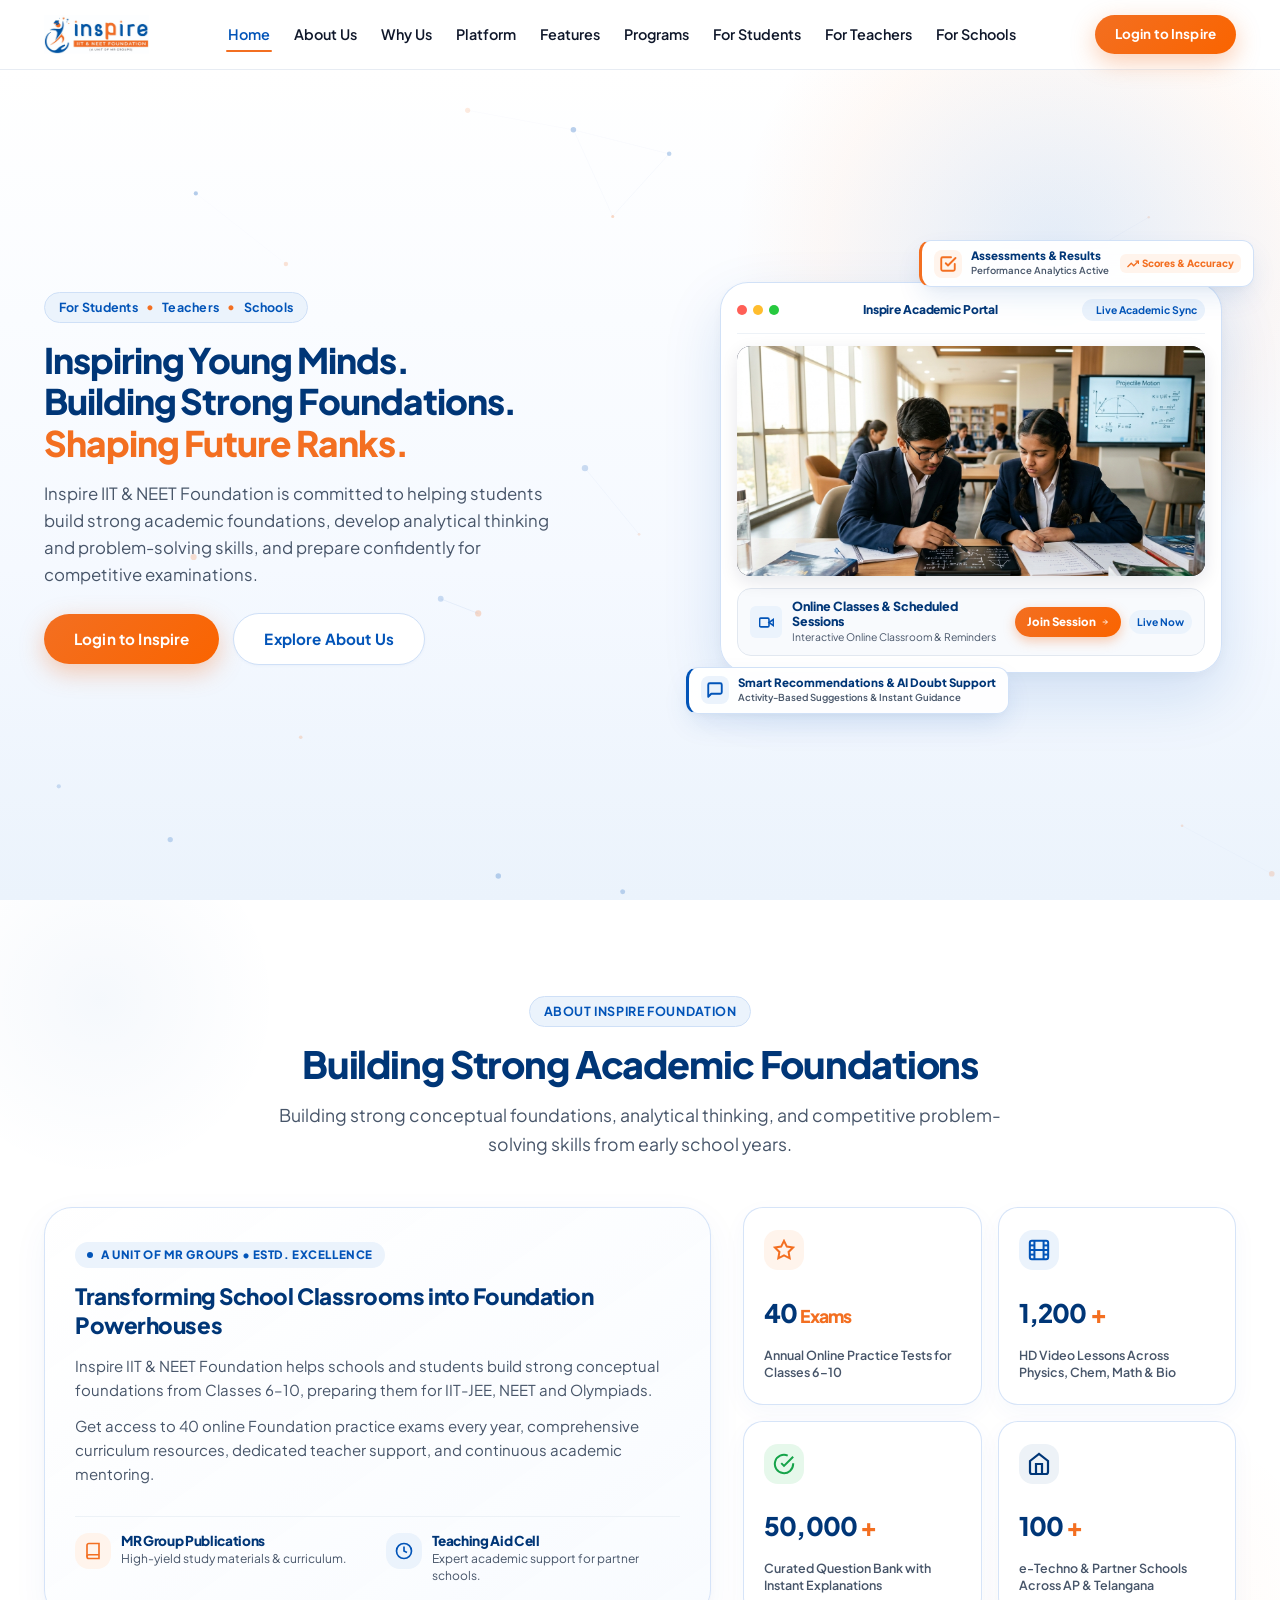
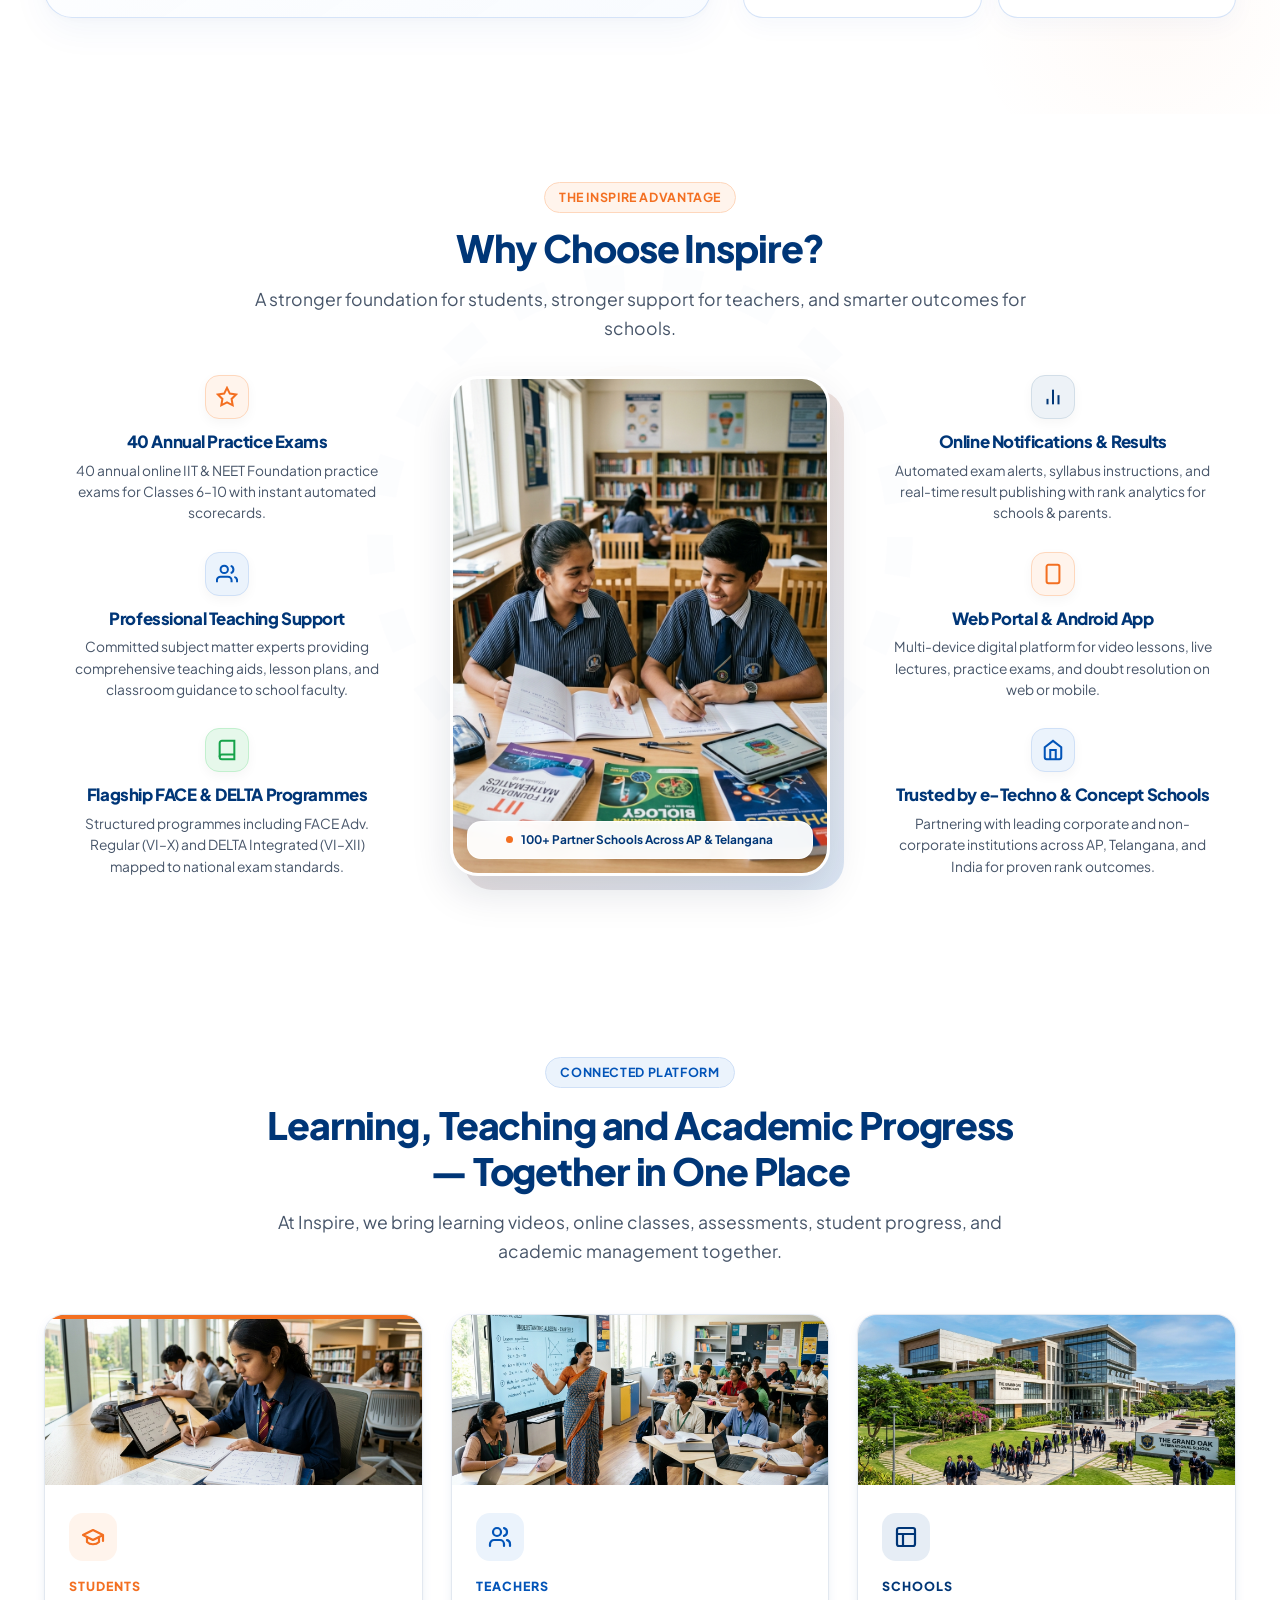
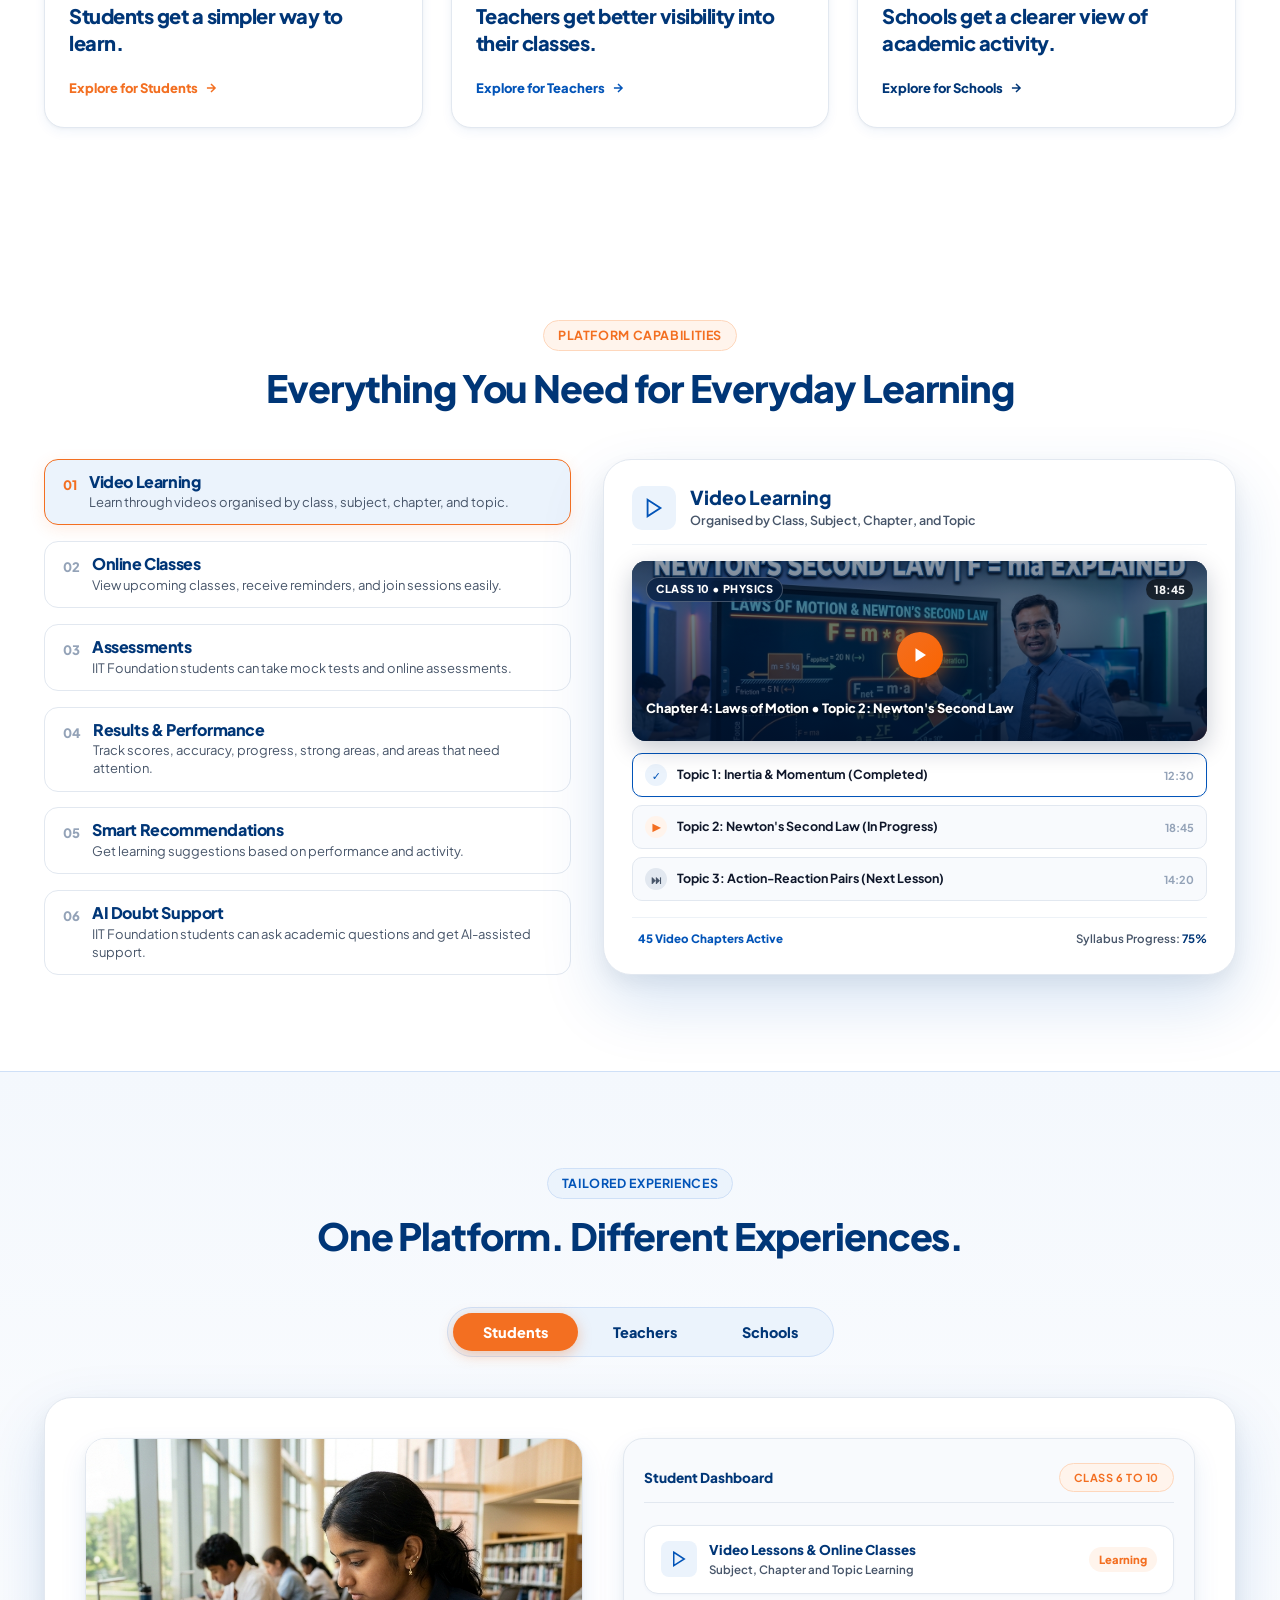
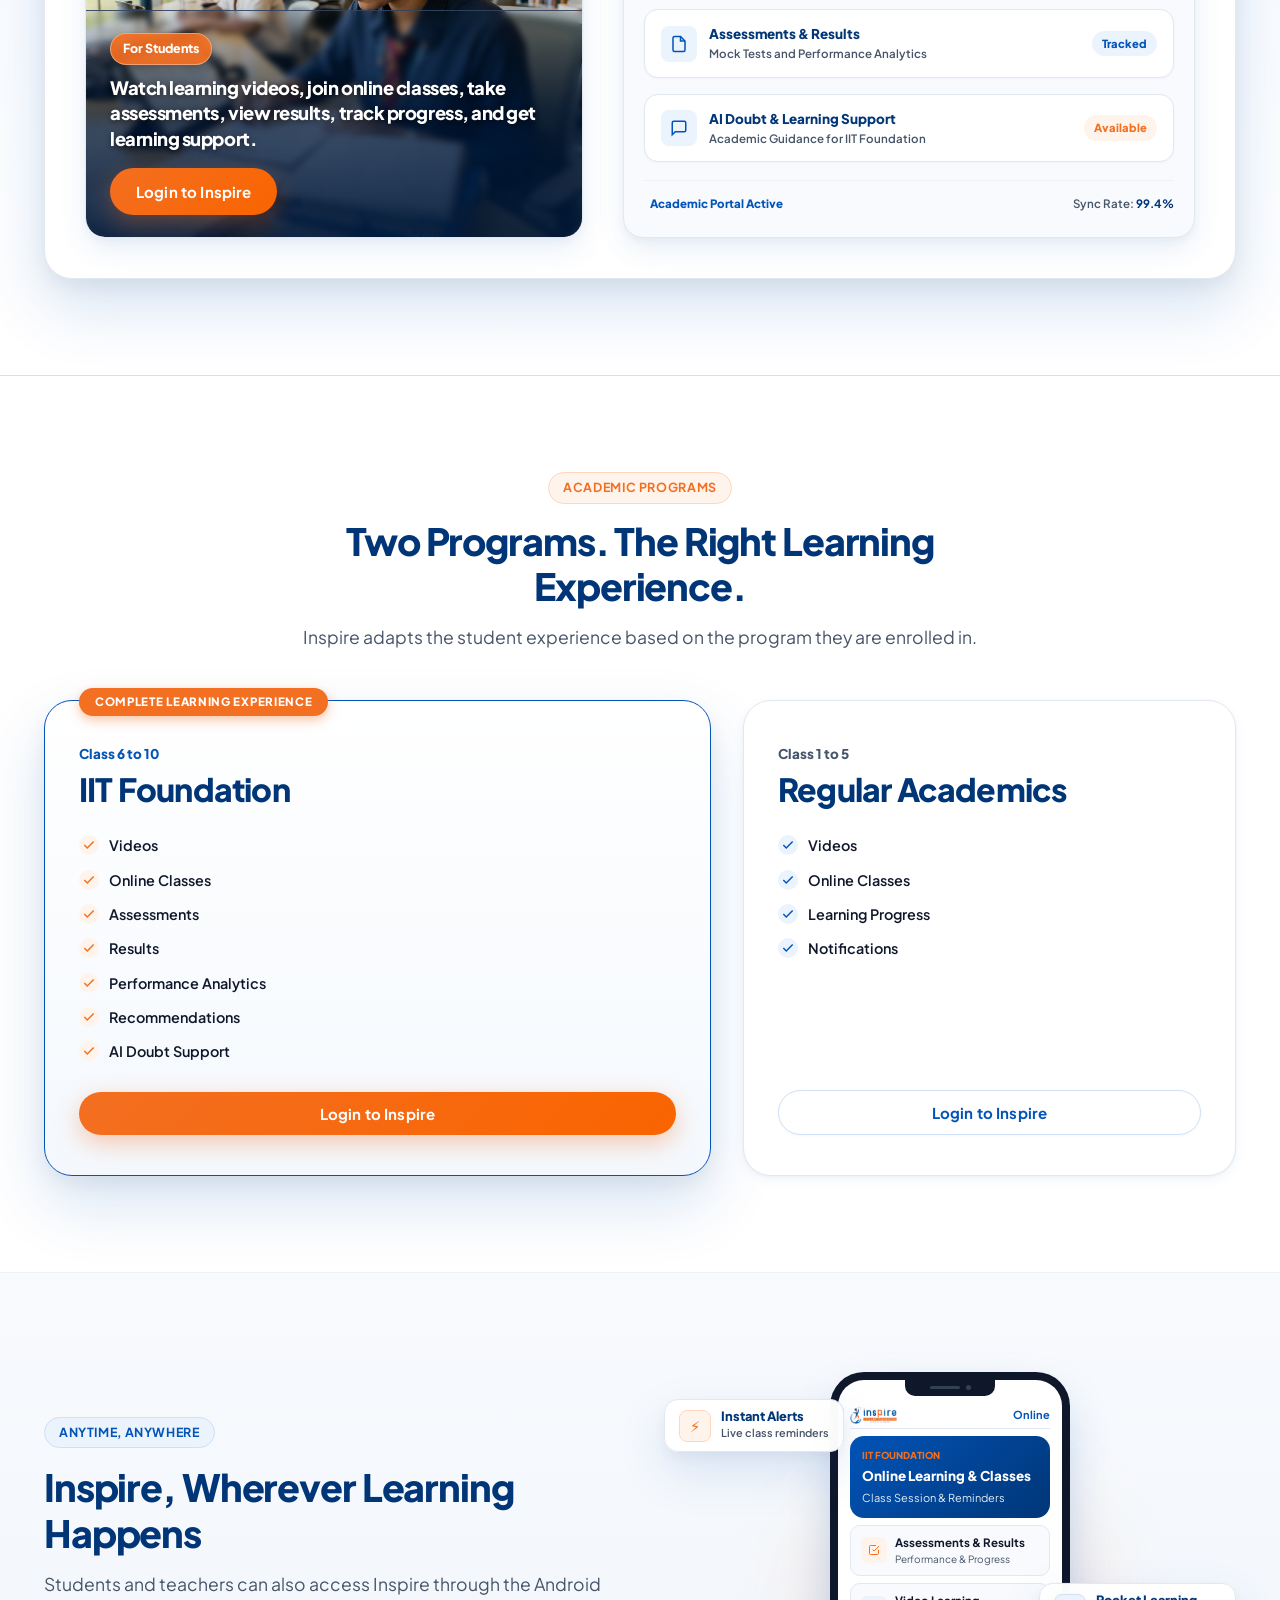
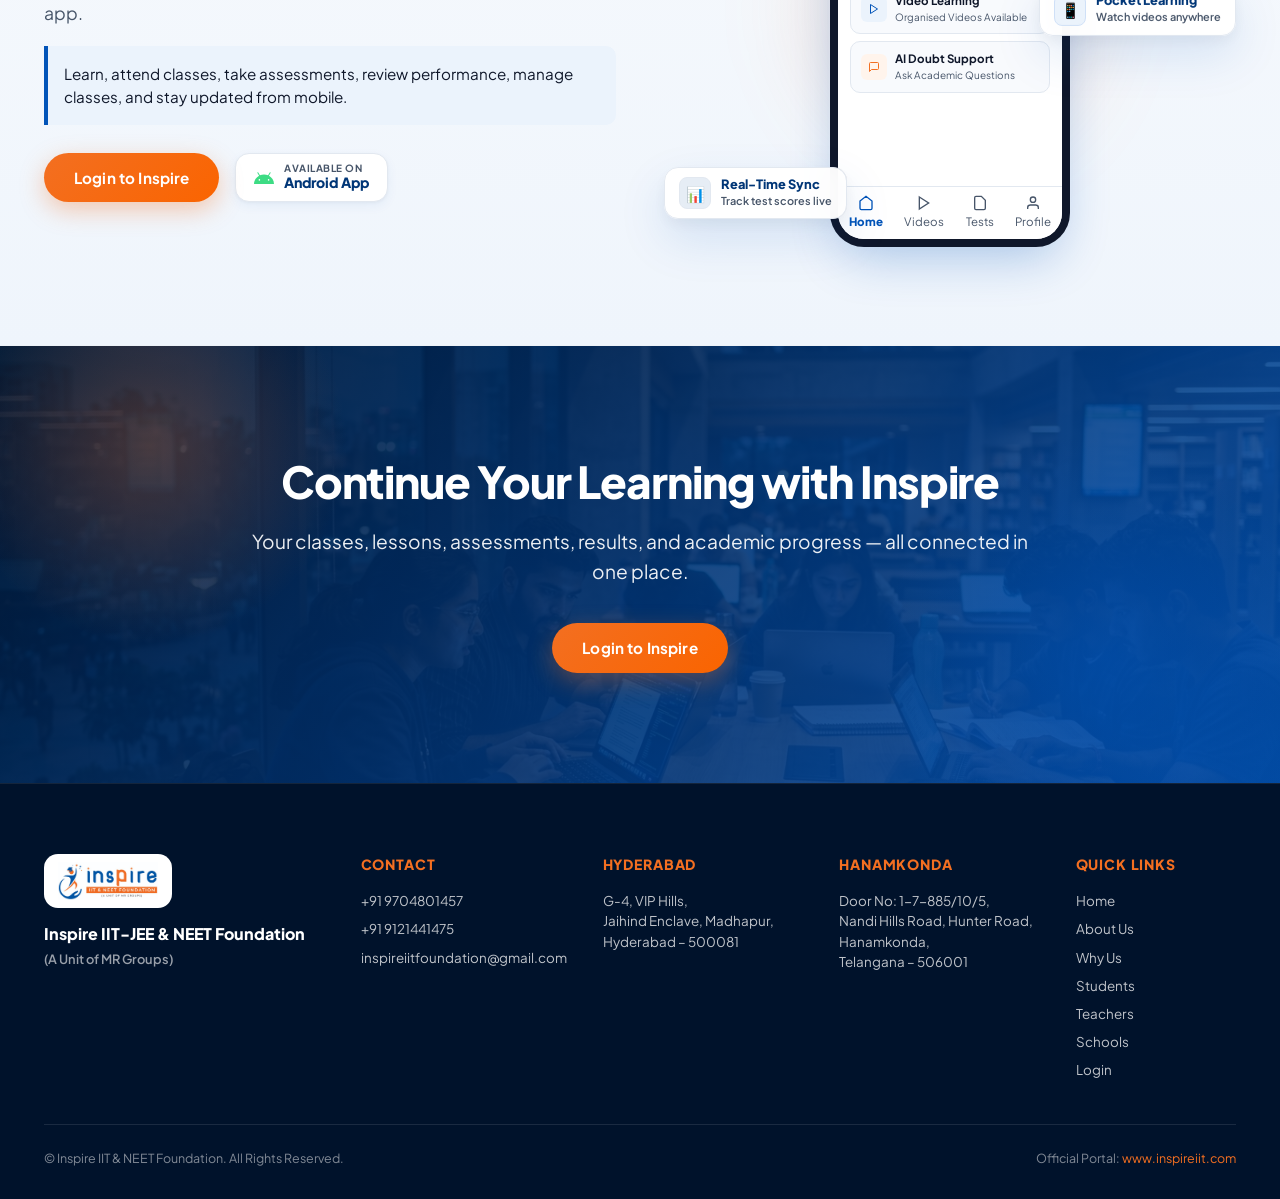
==== commit 55424d2d: "content: remove 24x7 references from About and Why Us sections" ====
--- a/index.html
+++ b/index.html
@@ -217,7 +217,7 @@
                   Inspire IIT &amp; NEET Foundation helps schools and students build strong conceptual foundations from Classes 6–10, preparing them for IIT-JEE, NEET and Olympiads.
                 </p>
                 <p class="about-paragraph">
-                  Get access to 40 online Foundation practice exams every year, comprehensive curriculum resources, 24×7 teacher support and continuous academic mentoring.
+                  Get access to 40 online Foundation practice exams every year, comprehensive curriculum resources, dedicated teacher support, and continuous academic mentoring.
                 </p>
               </div>
 
@@ -237,7 +237,7 @@
                     <svg width="18" height="18" viewBox="0 0 24 24" fill="none" stroke="currentColor" stroke-width="2.2"><circle cx="12" cy="12" r="10"/><polyline points="12 6 12 12 16 14"/></svg>
                   </div>
                   <div>
-                    <h4 class="pillar-title">24×7 Teaching Aid Cell</h4>
+                    <h4 class="pillar-title">Teaching Aid Cell</h4>
                     <p class="pillar-sub">Expert academic support for partner schools.</p>
                   </div>
                 </div>
@@ -337,9 +337,9 @@
               <div class="why-feature-icon-wrap blue">
                 <svg width="22" height="22" viewBox="0 0 24 24" fill="none" stroke="currentColor" stroke-width="2.2"><path d="M17 21v-2a4 4 0 0 0-4-4H5a4 4 0 0 0-4 4v2"/><circle cx="9" cy="7" r="4"/><path d="M23 21v-2a4 4 0 0 0-3-3.87"/><path d="M16 3.13a4 4 0 0 1 0 7.75"/></svg>
               </div>
-              <h3 class="why-feature-title">24×7 Professional Teaching Support</h3>
+              <h3 class="why-feature-title">Professional Teaching Support</h3>
               <p class="why-feature-desc">
-                Committed subject matter experts providing 24×7 teaching aids, lesson plans, and classroom guidance to school faculty.
+                Committed subject matter experts providing comprehensive teaching aids, lesson plans, and classroom guidance to school faculty.
               </p>
             </div>
 
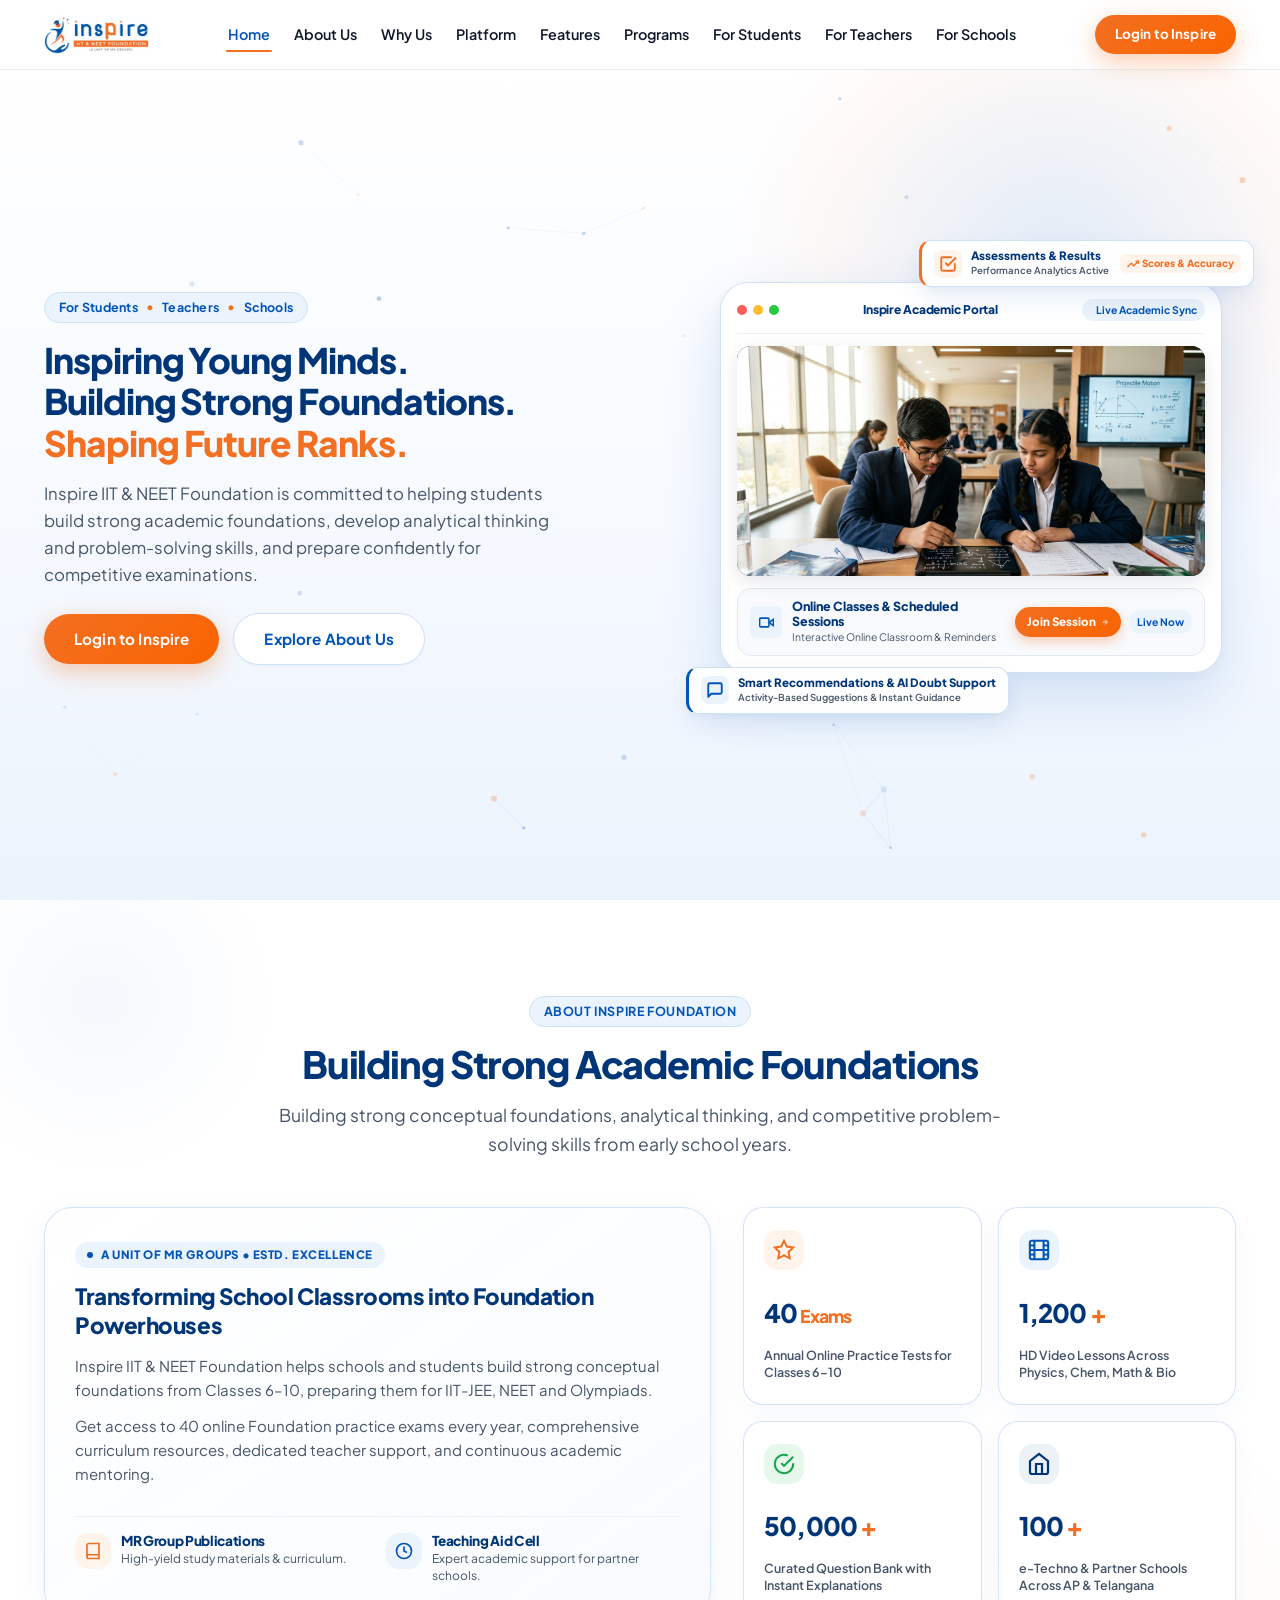
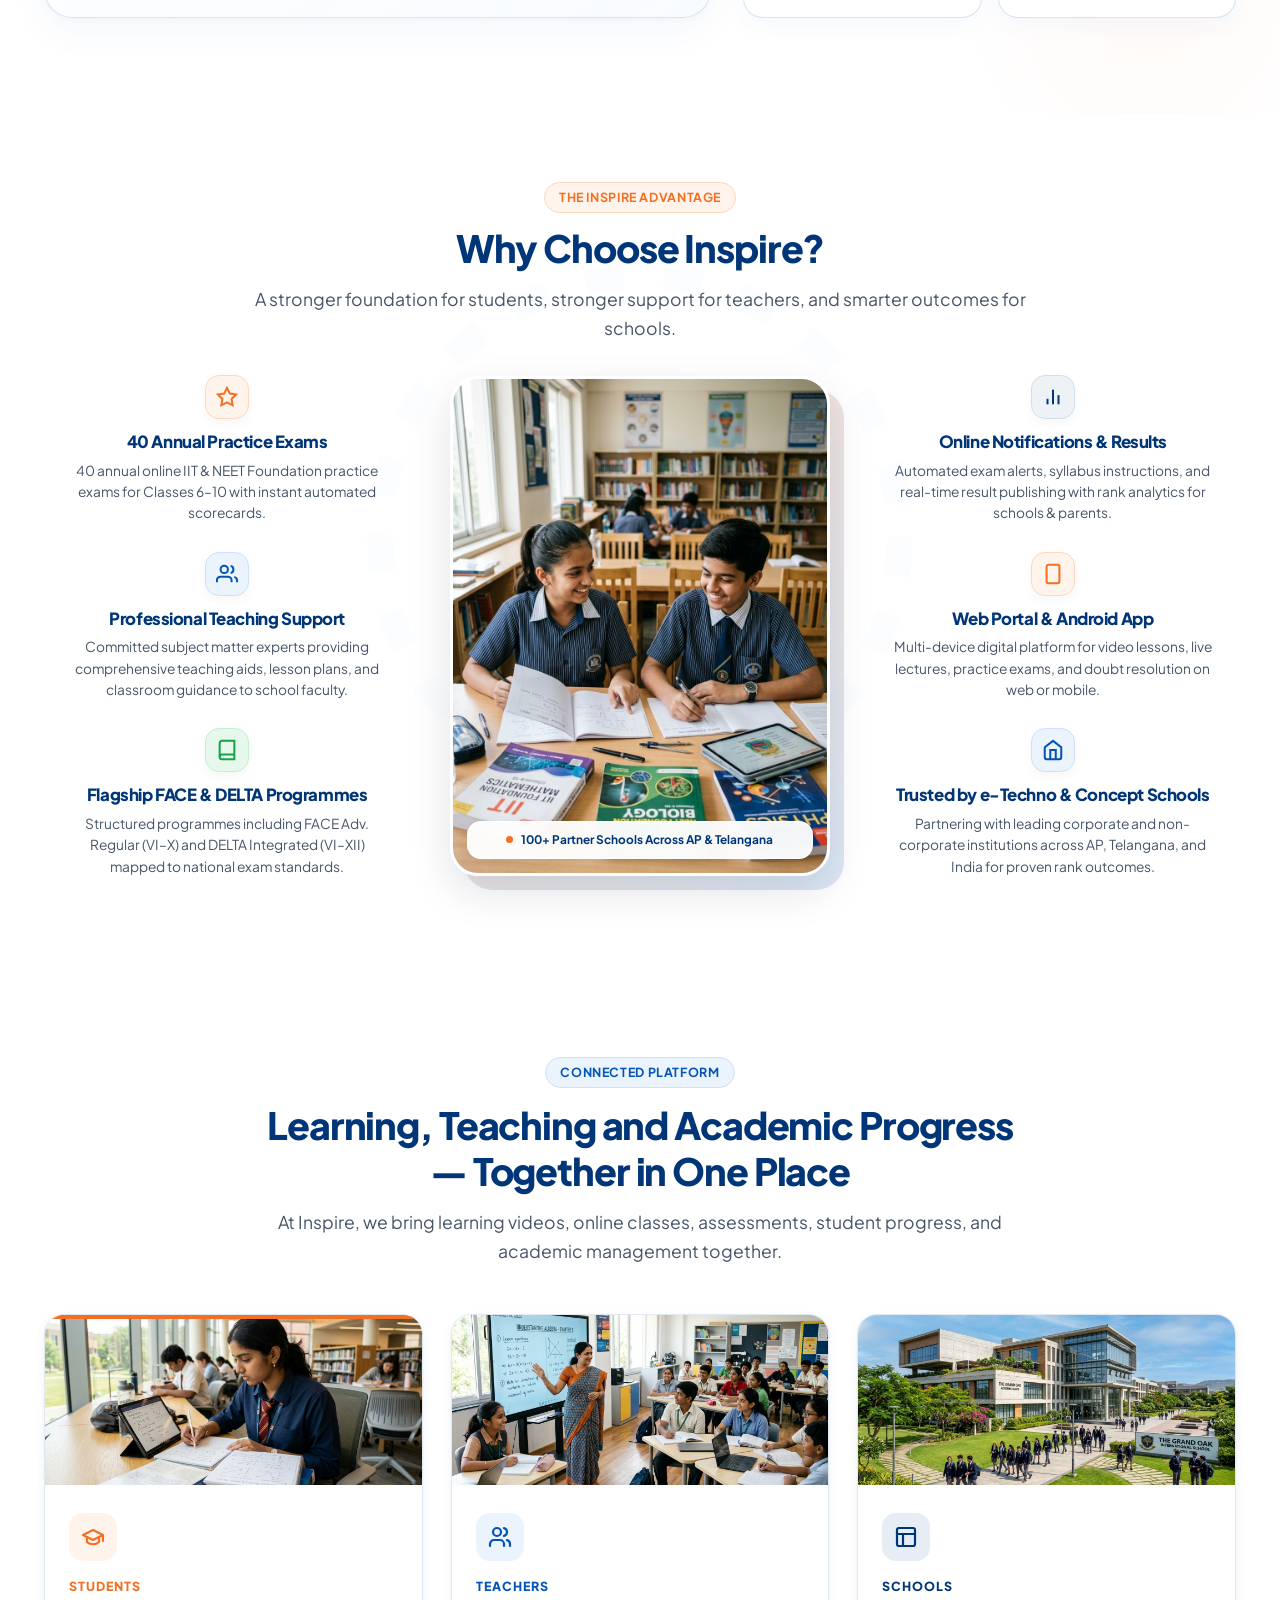
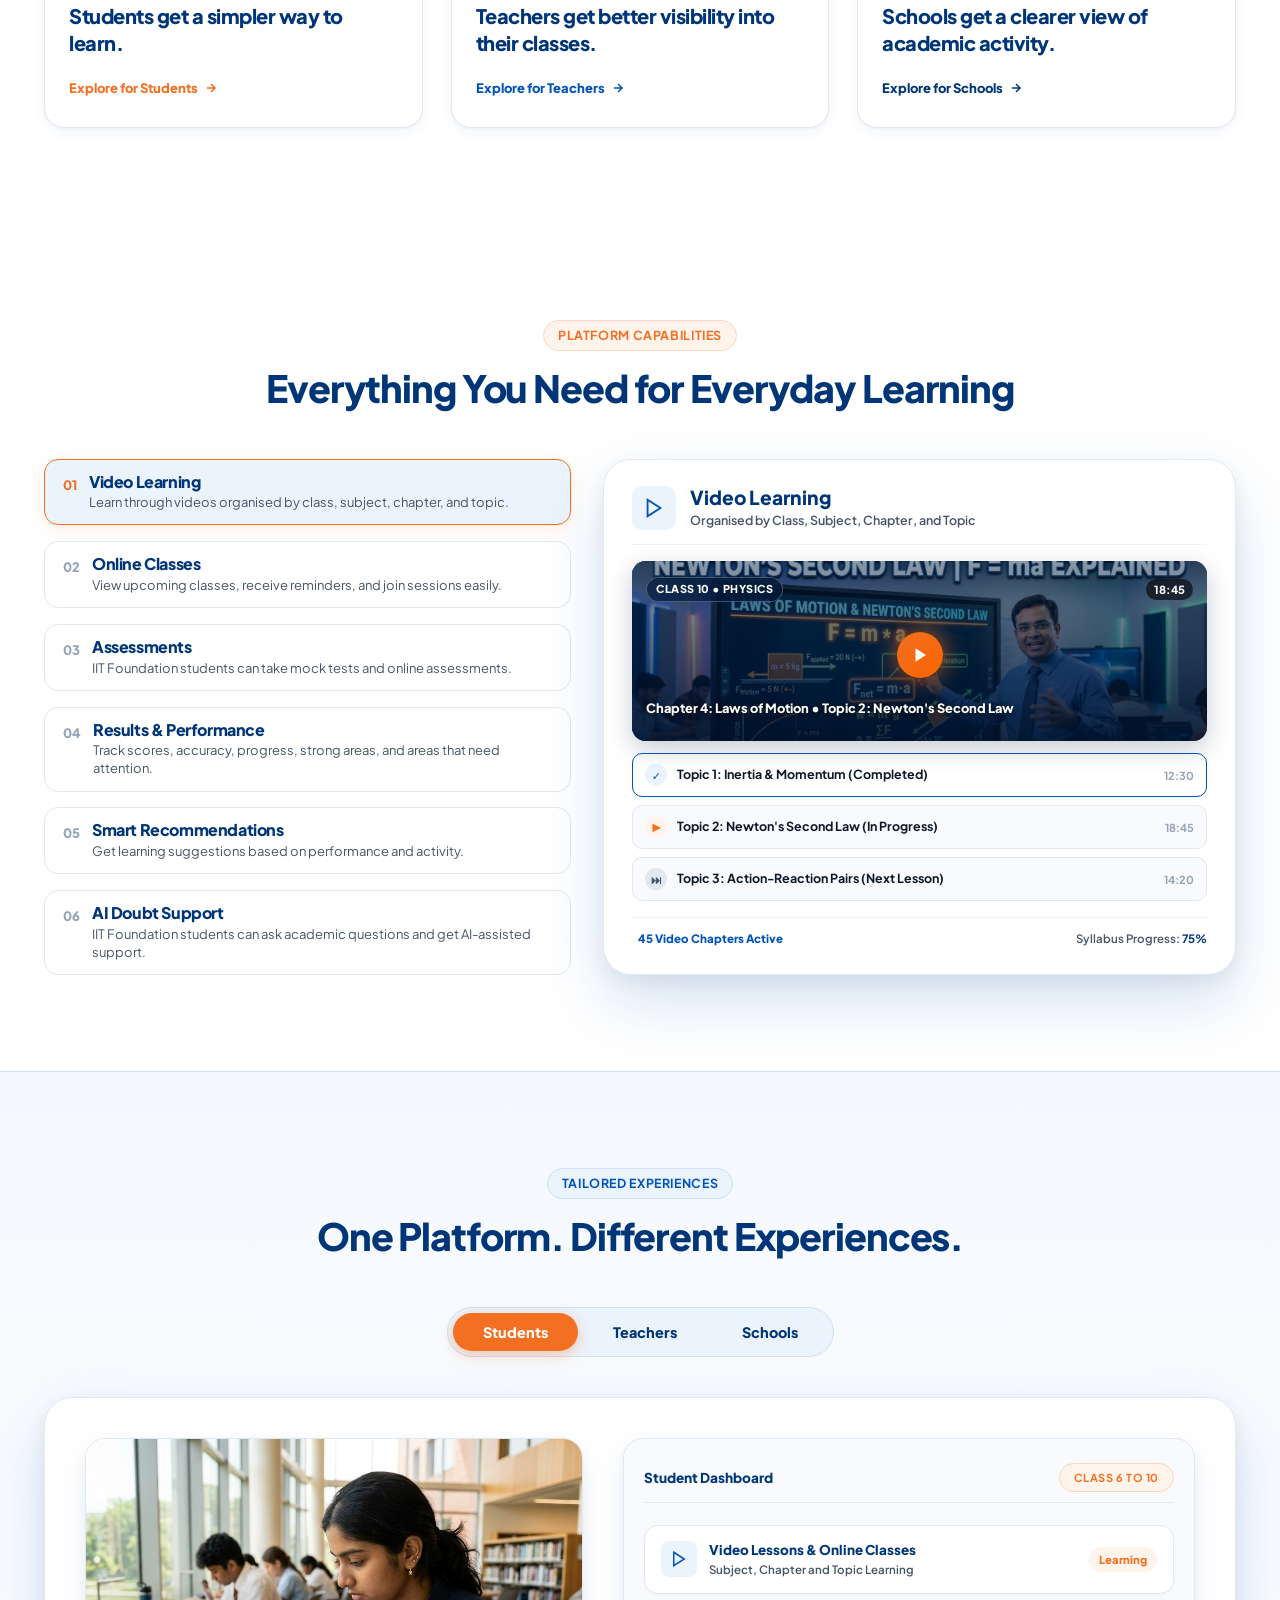
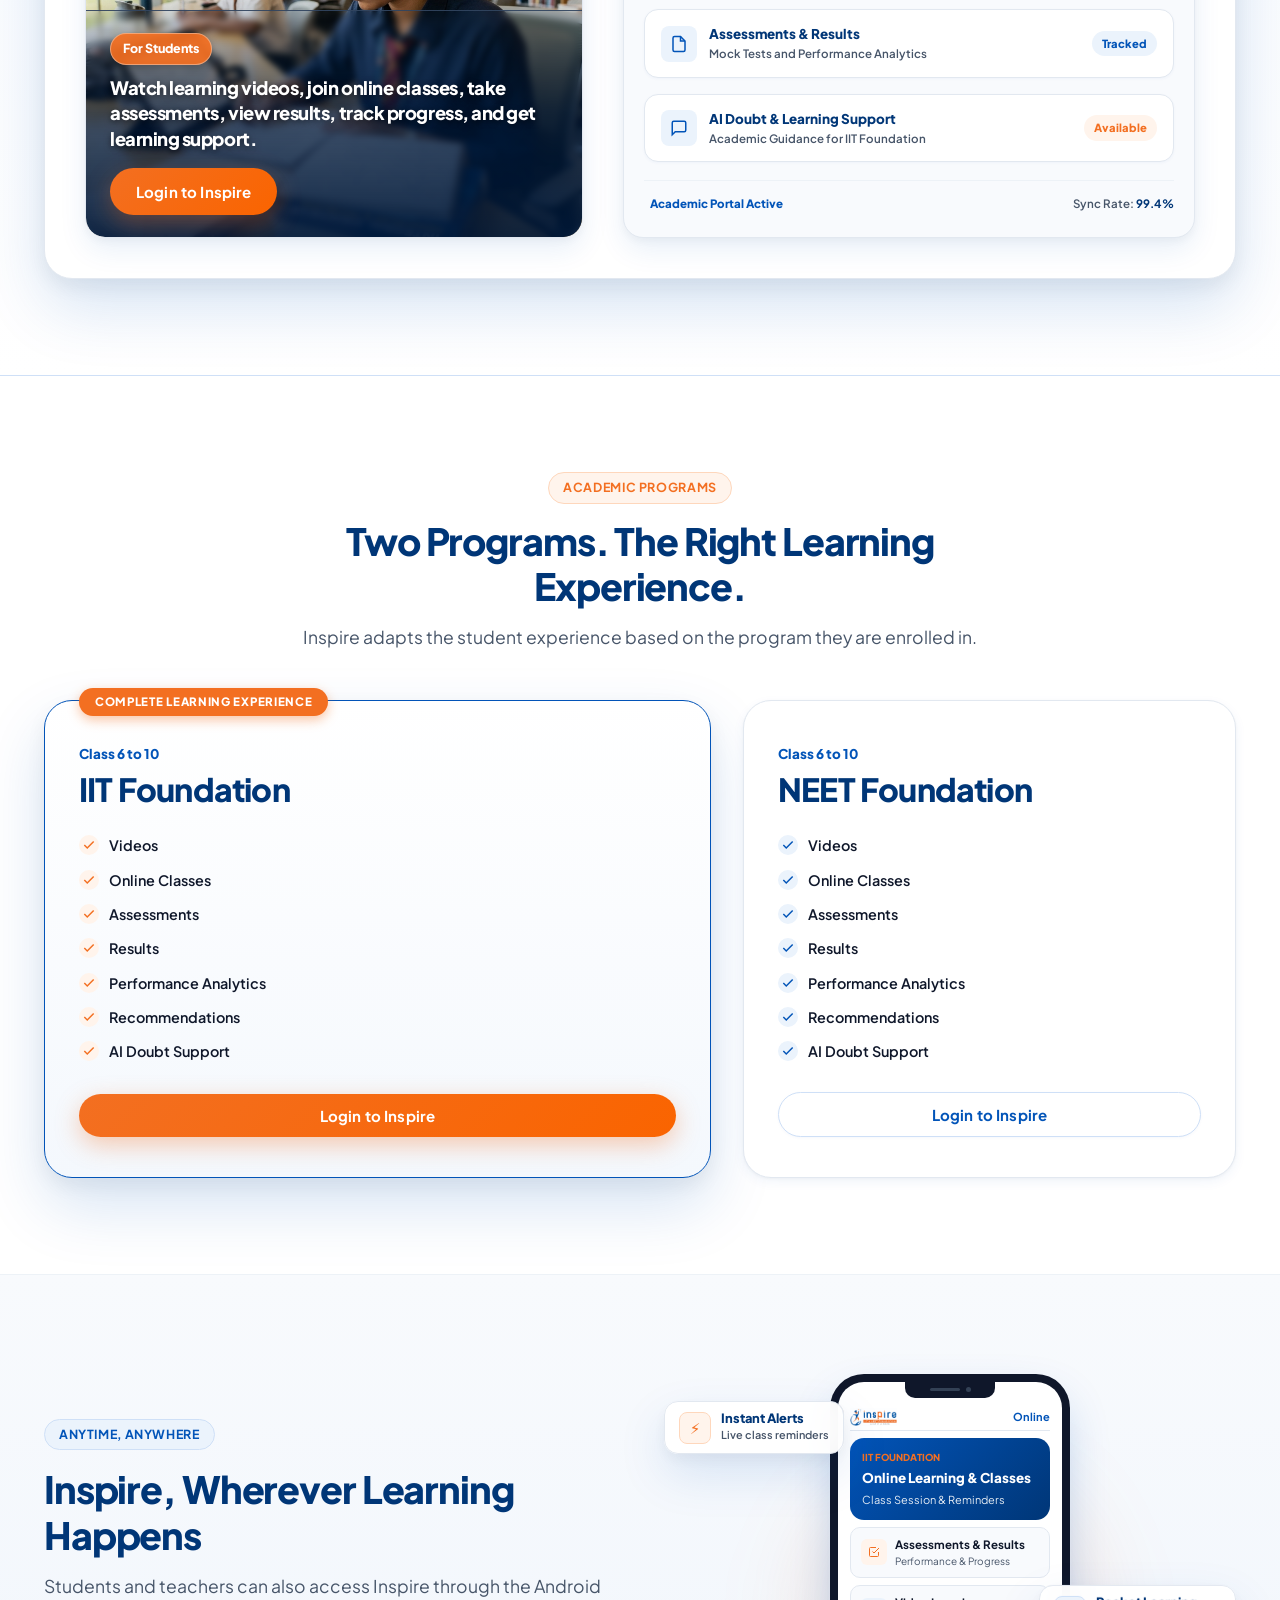
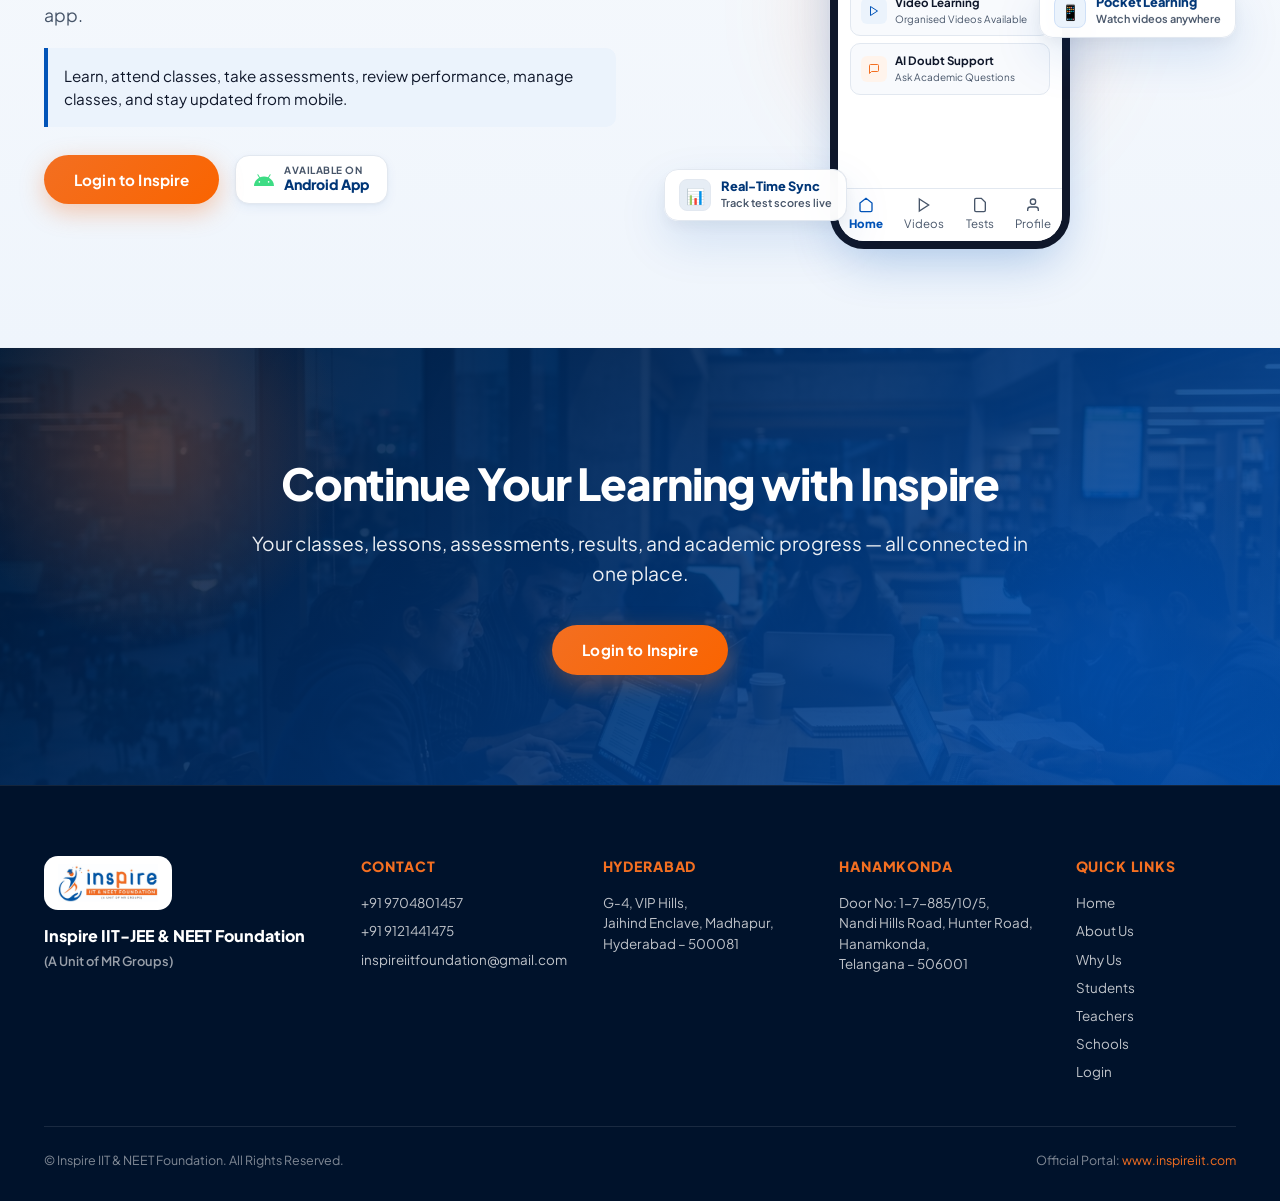
==== commit 4ce4d74e: "content: update right side program card to Class 6 to 10 NEET Foundation" ====
--- a/index.html
+++ b/index.html
@@ -1134,12 +1134,12 @@
             <button class="btn btn-primary" data-action="login" style="width: 100%;">Login to Inspire</button>
           </div>
 
-          <!-- Card 2: Regular Academics -->
+          <!-- Card 2: NEET Foundation -->
           <div class="program-card">
             
             <div class="program-header">
-              <span class="program-class-tag" style="color: var(--color-text-muted);">Class 1 to 5</span>
-              <h3 class="program-title">Regular Academics</h3>
+              <span class="program-class-tag" style="color: var(--color-primary);">Class 6 to 10</span>
+              <h3 class="program-title">NEET Foundation</h3>
             </div>
 
             <div class="program-features-list">
@@ -1153,11 +1153,23 @@
               </div>
               <div class="program-feature-item">
                 <div class="program-check-icon"><svg width="14" height="14" viewBox="0 0 24 24" fill="none" stroke="currentColor" stroke-width="2.5"><polyline points="20 6 9 17 4 12"/></svg></div>
-                <span>Learning Progress</span>
+                <span>Assessments</span>
               </div>
               <div class="program-feature-item">
                 <div class="program-check-icon"><svg width="14" height="14" viewBox="0 0 24 24" fill="none" stroke="currentColor" stroke-width="2.5"><polyline points="20 6 9 17 4 12"/></svg></div>
-                <span>Notifications</span>
+                <span>Results</span>
+              </div>
+              <div class="program-feature-item">
+                <div class="program-check-icon"><svg width="14" height="14" viewBox="0 0 24 24" fill="none" stroke="currentColor" stroke-width="2.5"><polyline points="20 6 9 17 4 12"/></svg></div>
+                <span>Performance Analytics</span>
+              </div>
+              <div class="program-feature-item">
+                <div class="program-check-icon"><svg width="14" height="14" viewBox="0 0 24 24" fill="none" stroke="currentColor" stroke-width="2.5"><polyline points="20 6 9 17 4 12"/></svg></div>
+                <span>Recommendations</span>
+              </div>
+              <div class="program-feature-item">
+                <div class="program-check-icon"><svg width="14" height="14" viewBox="0 0 24 24" fill="none" stroke="currentColor" stroke-width="2.5"><polyline points="20 6 9 17 4 12"/></svg></div>
+                <span>AI Doubt Support</span>
               </div>
             </div>
 
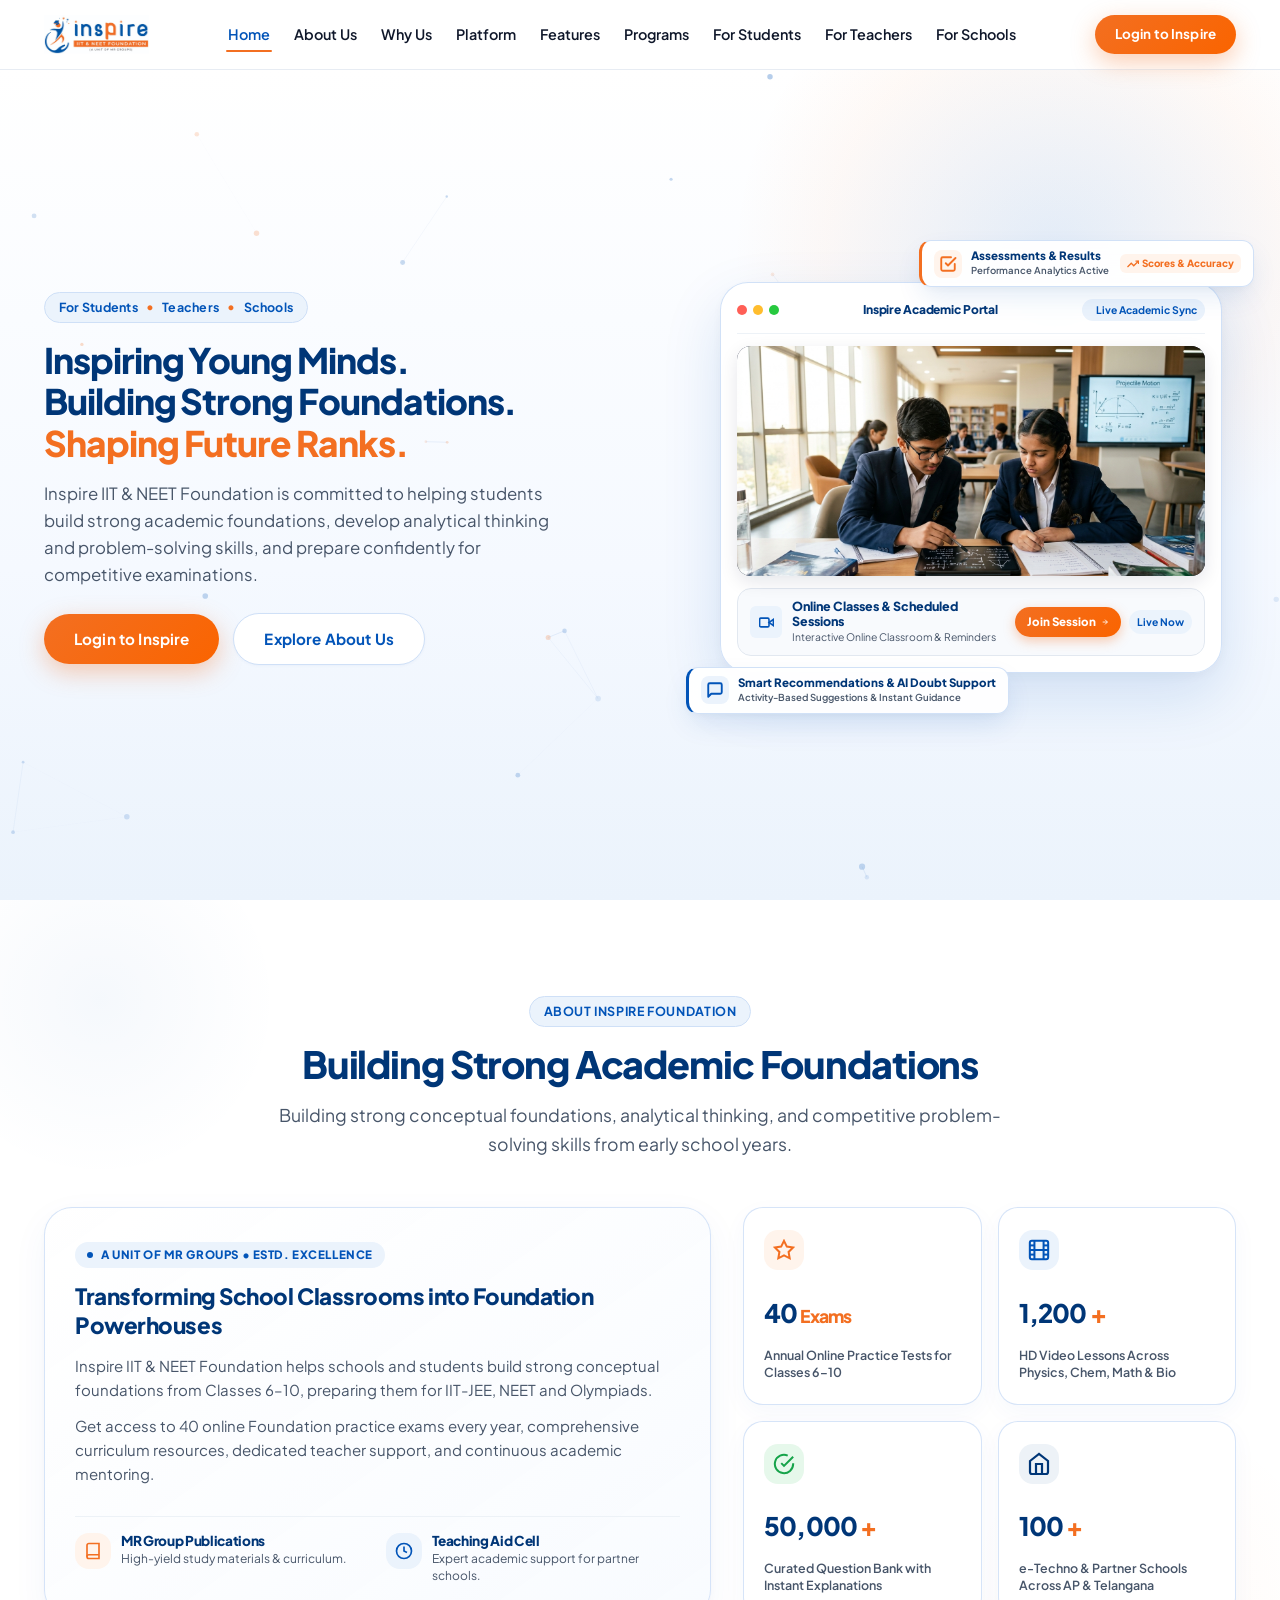
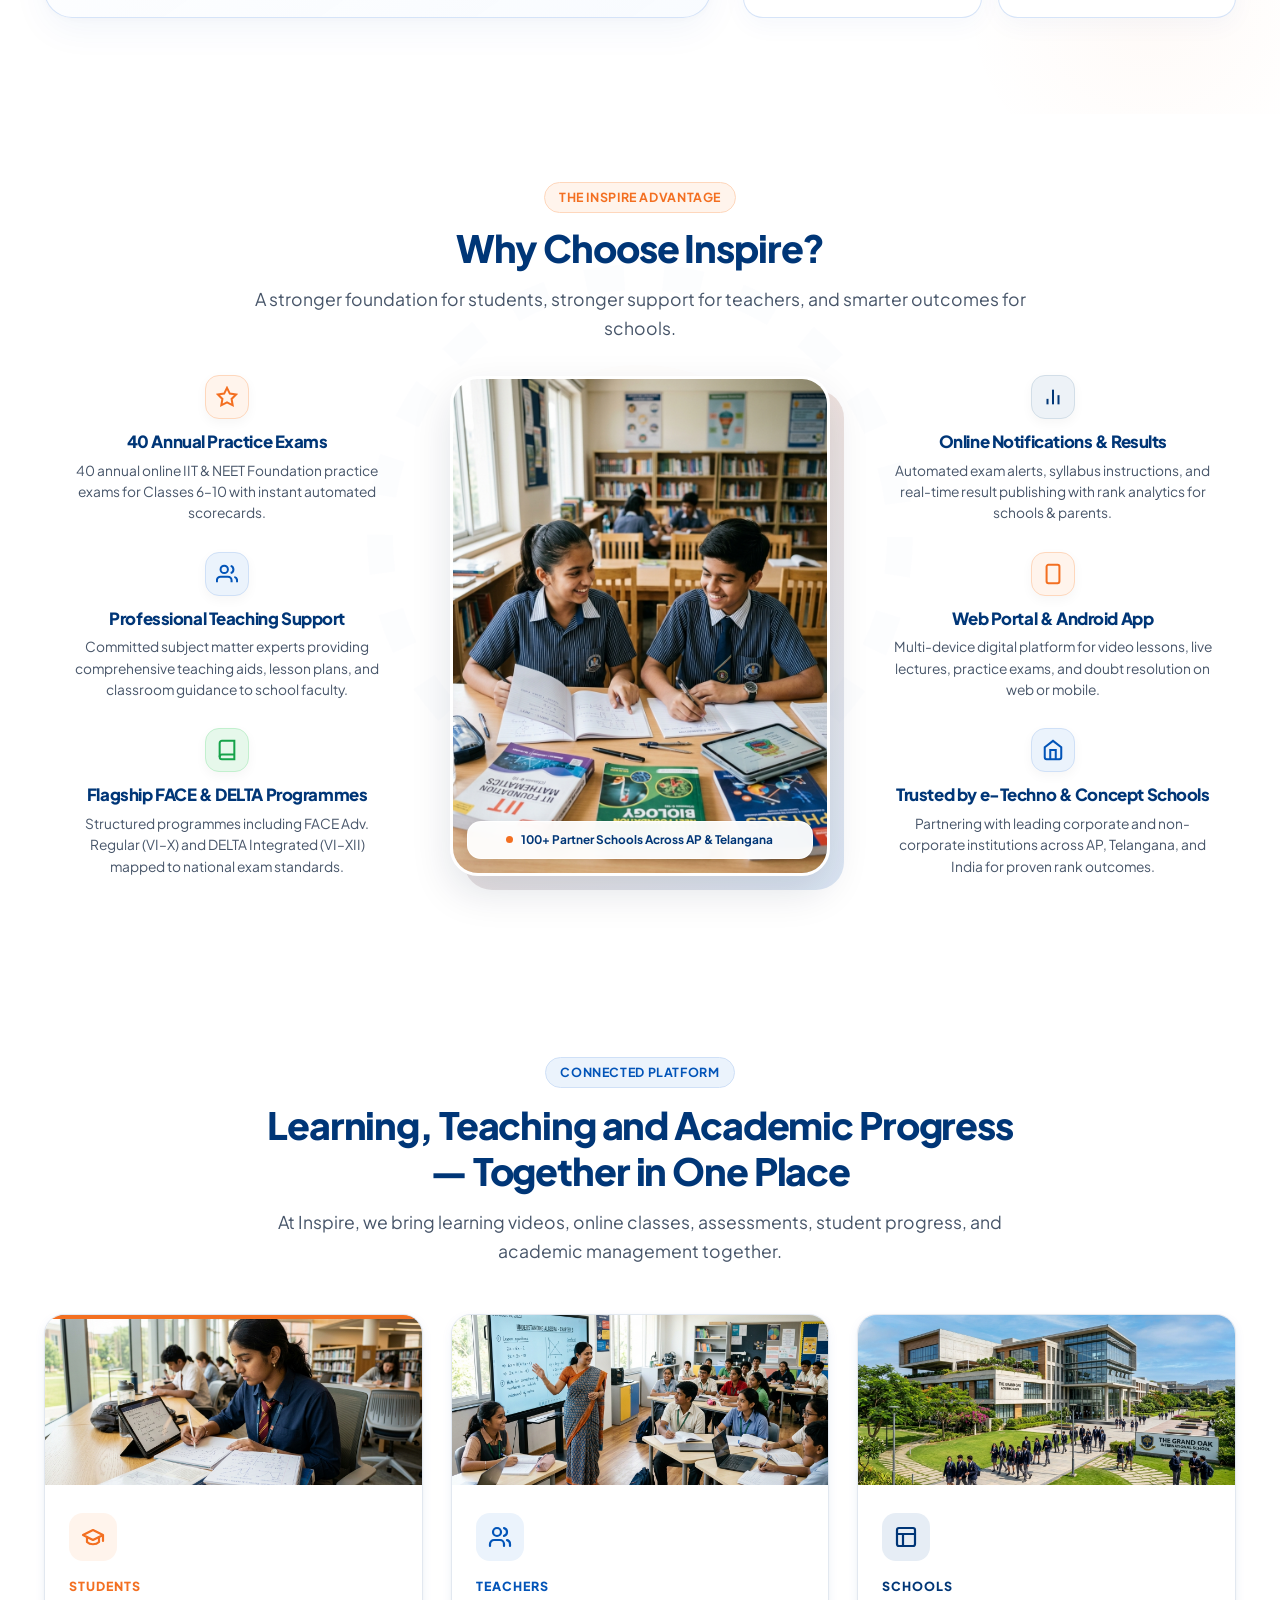
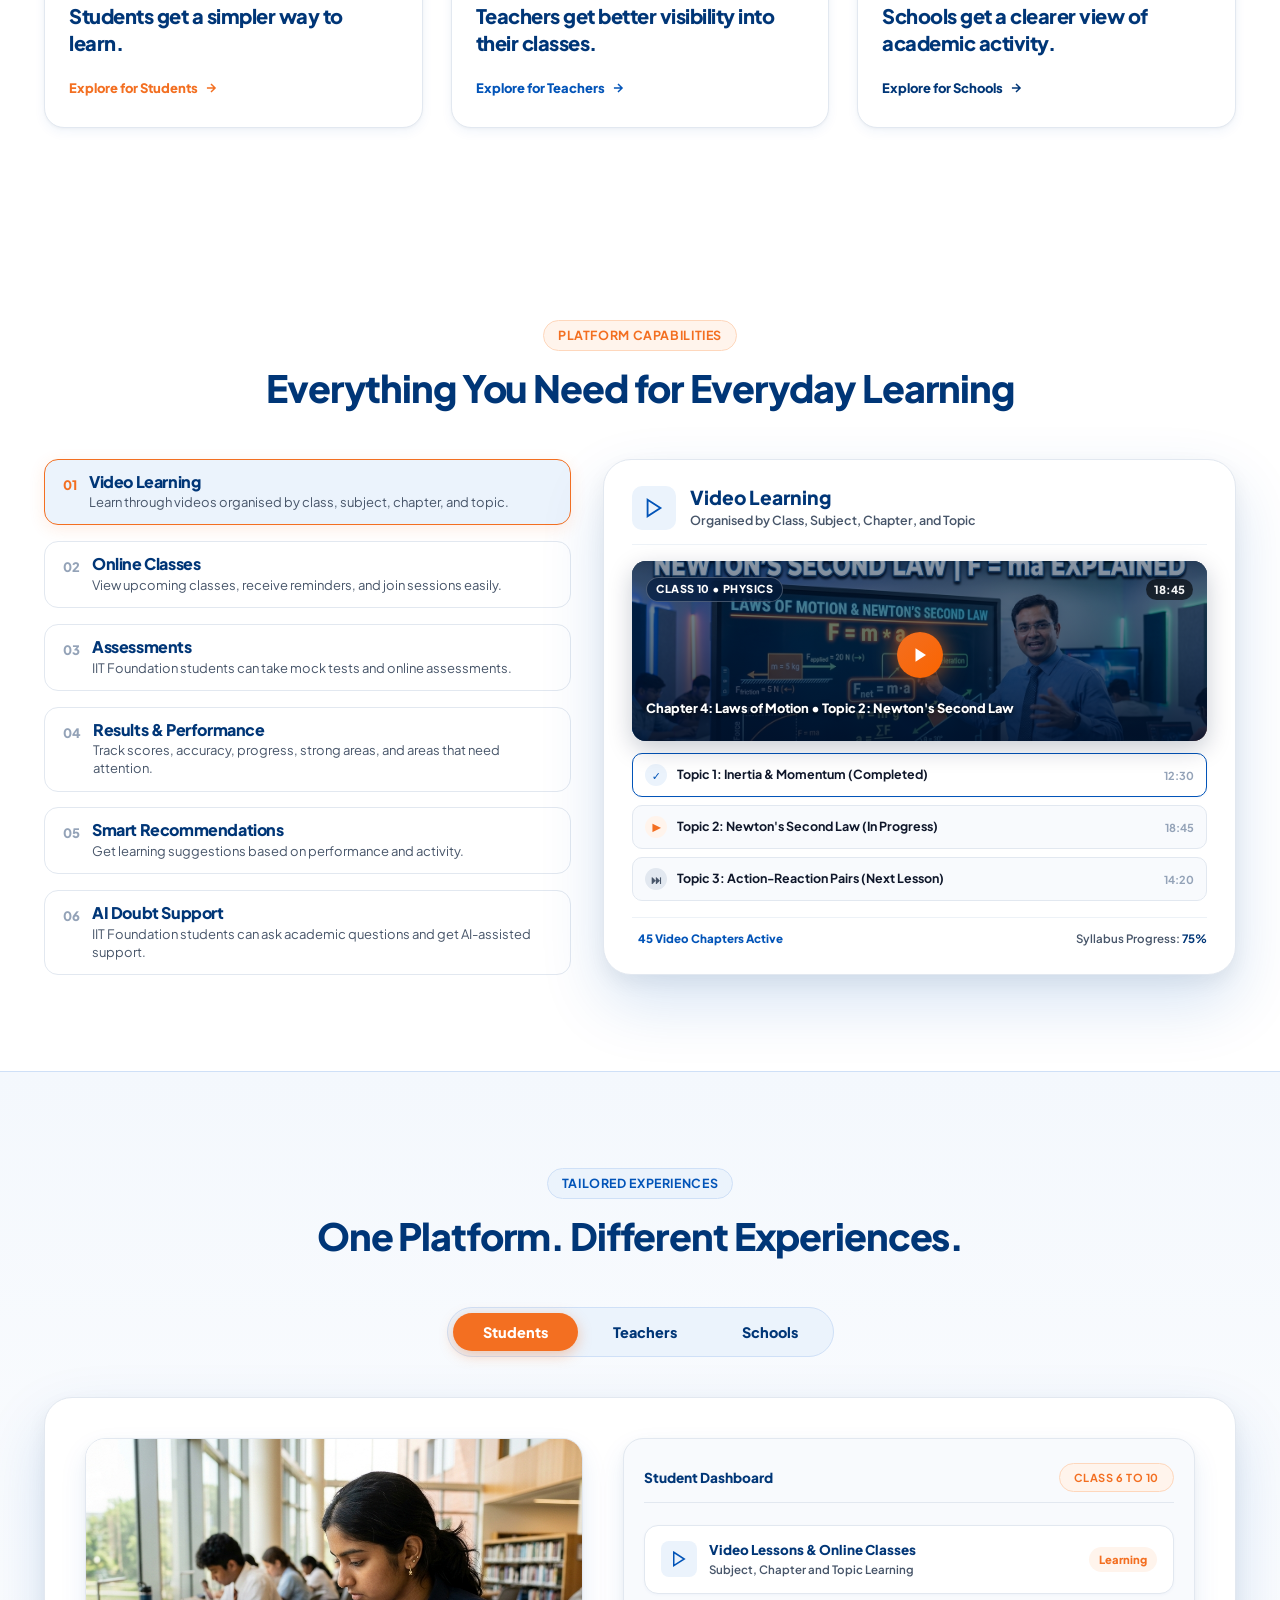
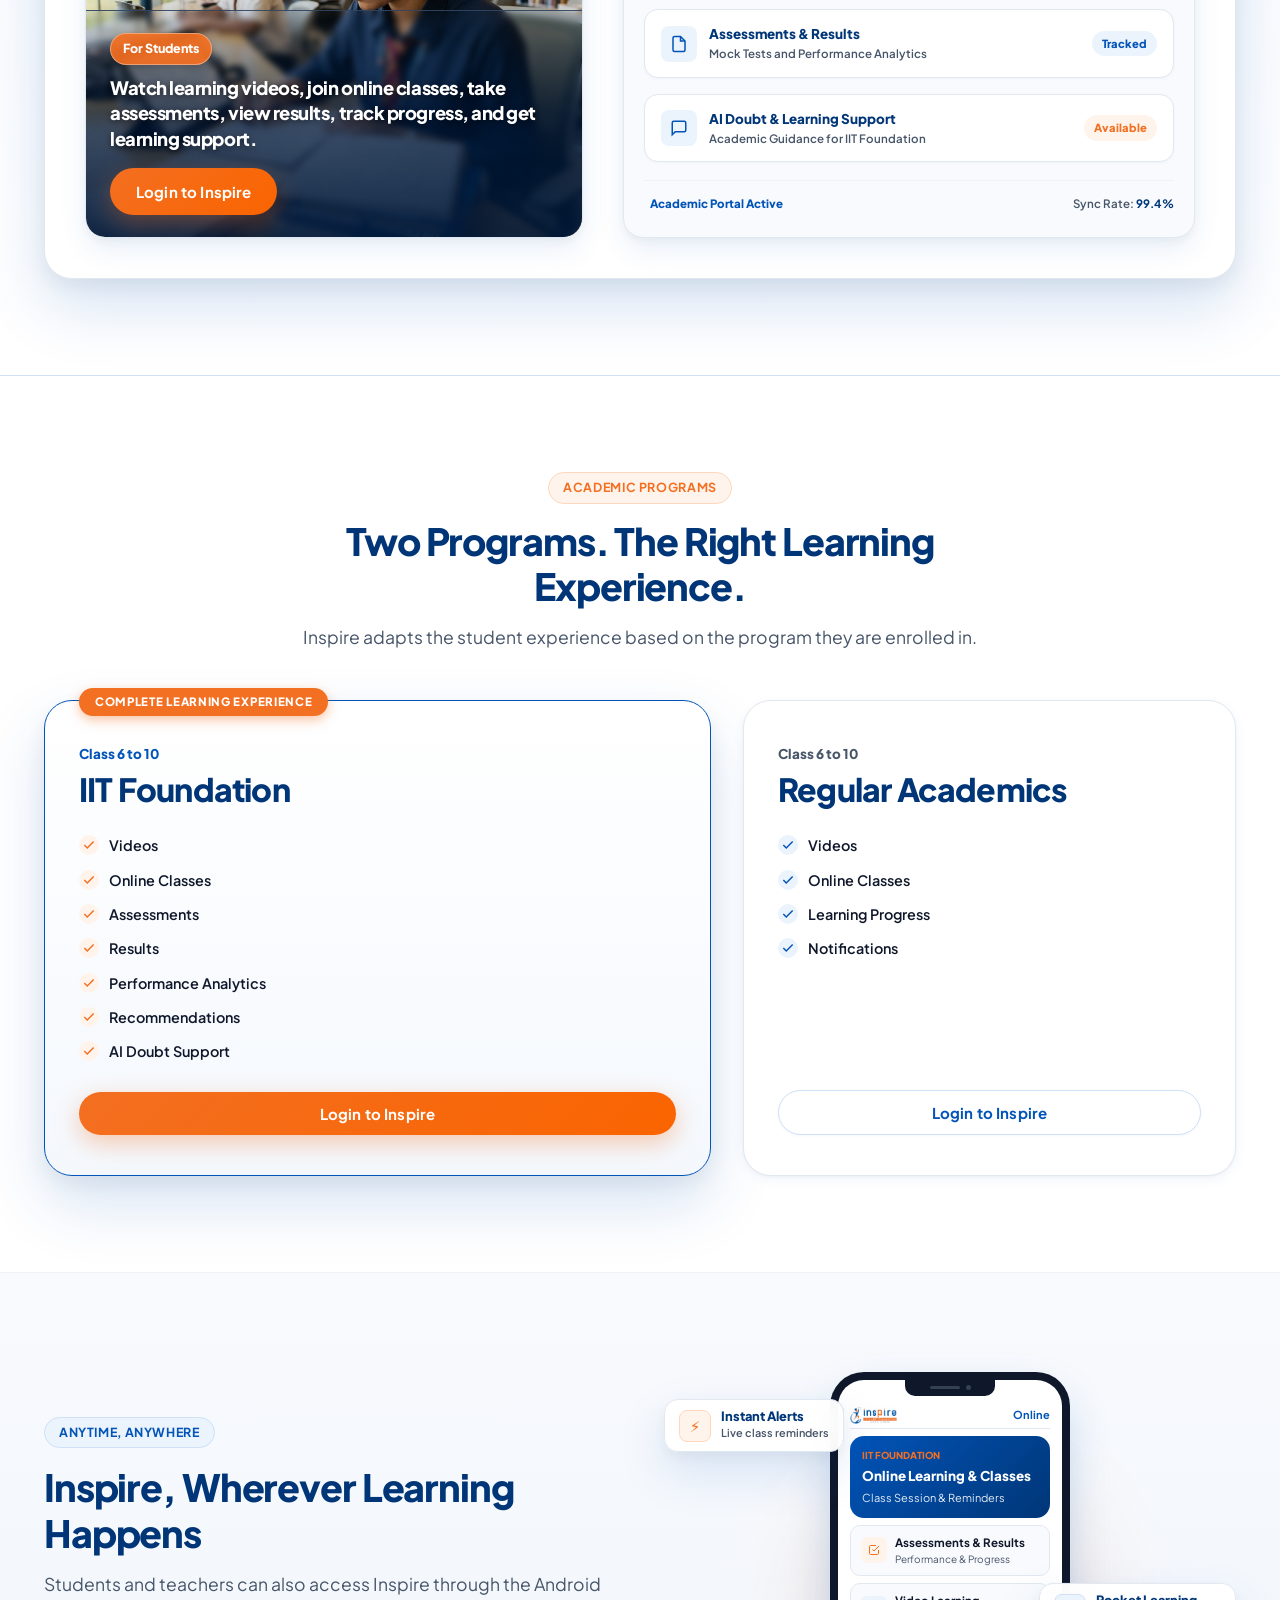
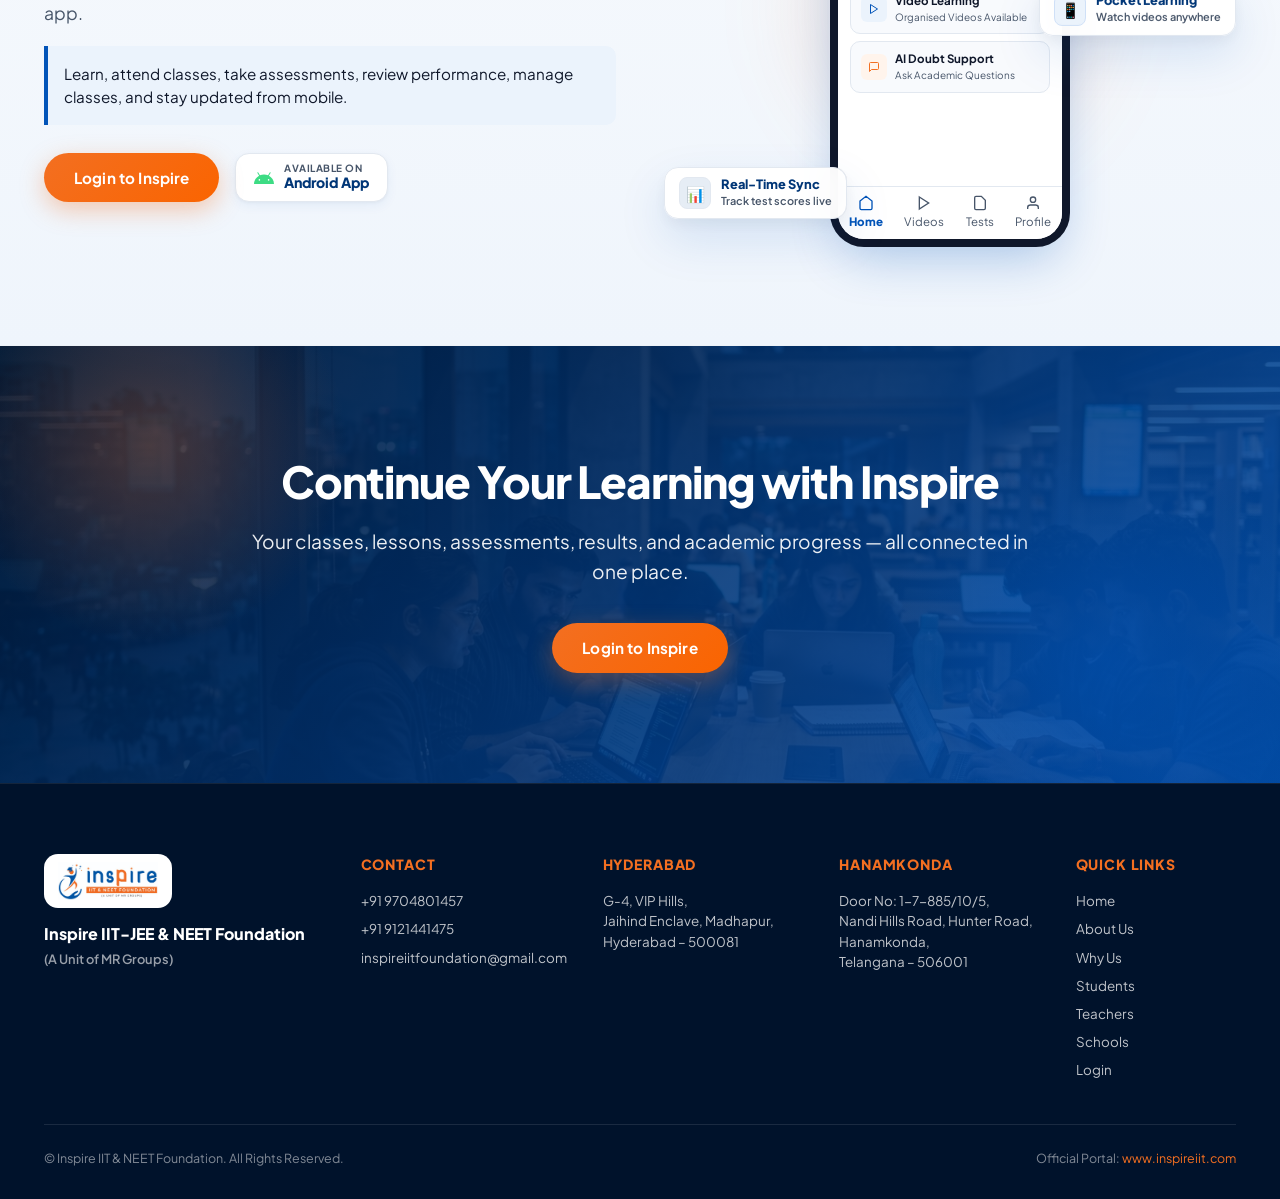
==== commit 26a391f2: "content: preserve original Regular Academics content with Class 6 to 10" ====
--- a/index.html
+++ b/index.html
@@ -1134,12 +1134,12 @@
             <button class="btn btn-primary" data-action="login" style="width: 100%;">Login to Inspire</button>
           </div>
 
-          <!-- Card 2: NEET Foundation -->
+          <!-- Card 2: Regular Academics -->
           <div class="program-card">
             
             <div class="program-header">
-              <span class="program-class-tag" style="color: var(--color-primary);">Class 6 to 10</span>
-              <h3 class="program-title">NEET Foundation</h3>
+              <span class="program-class-tag" style="color: var(--color-text-muted);">Class 6 to 10</span>
+              <h3 class="program-title">Regular Academics</h3>
             </div>
 
             <div class="program-features-list">
@@ -1153,23 +1153,11 @@
               </div>
               <div class="program-feature-item">
                 <div class="program-check-icon"><svg width="14" height="14" viewBox="0 0 24 24" fill="none" stroke="currentColor" stroke-width="2.5"><polyline points="20 6 9 17 4 12"/></svg></div>
-                <span>Assessments</span>
+                <span>Learning Progress</span>
               </div>
               <div class="program-feature-item">
                 <div class="program-check-icon"><svg width="14" height="14" viewBox="0 0 24 24" fill="none" stroke="currentColor" stroke-width="2.5"><polyline points="20 6 9 17 4 12"/></svg></div>
-                <span>Results</span>
-              </div>
-              <div class="program-feature-item">
-                <div class="program-check-icon"><svg width="14" height="14" viewBox="0 0 24 24" fill="none" stroke="currentColor" stroke-width="2.5"><polyline points="20 6 9 17 4 12"/></svg></div>
-                <span>Performance Analytics</span>
-              </div>
-              <div class="program-feature-item">
-                <div class="program-check-icon"><svg width="14" height="14" viewBox="0 0 24 24" fill="none" stroke="currentColor" stroke-width="2.5"><polyline points="20 6 9 17 4 12"/></svg></div>
-                <span>Recommendations</span>
-              </div>
-              <div class="program-feature-item">
-                <div class="program-check-icon"><svg width="14" height="14" viewBox="0 0 24 24" fill="none" stroke="currentColor" stroke-width="2.5"><polyline points="20 6 9 17 4 12"/></svg></div>
-                <span>AI Doubt Support</span>
+                <span>Notifications</span>
               </div>
             </div>
 
